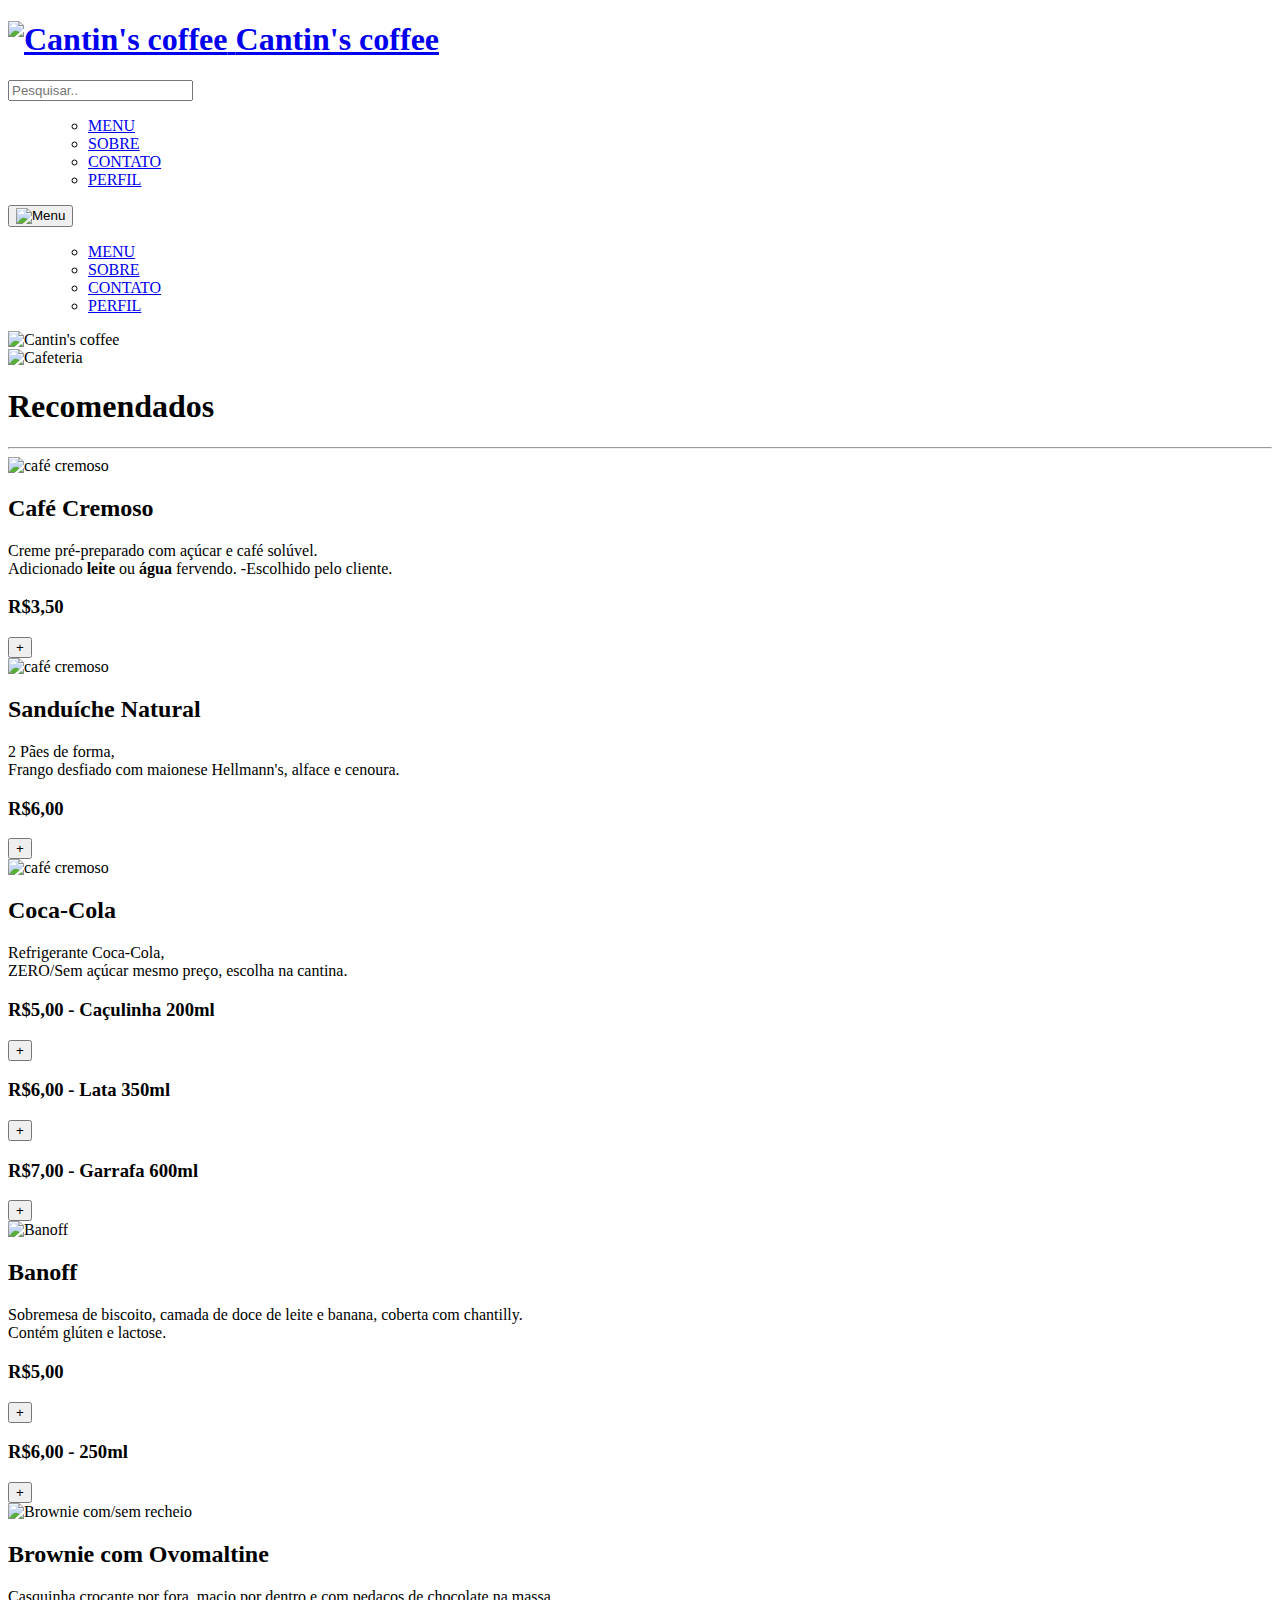
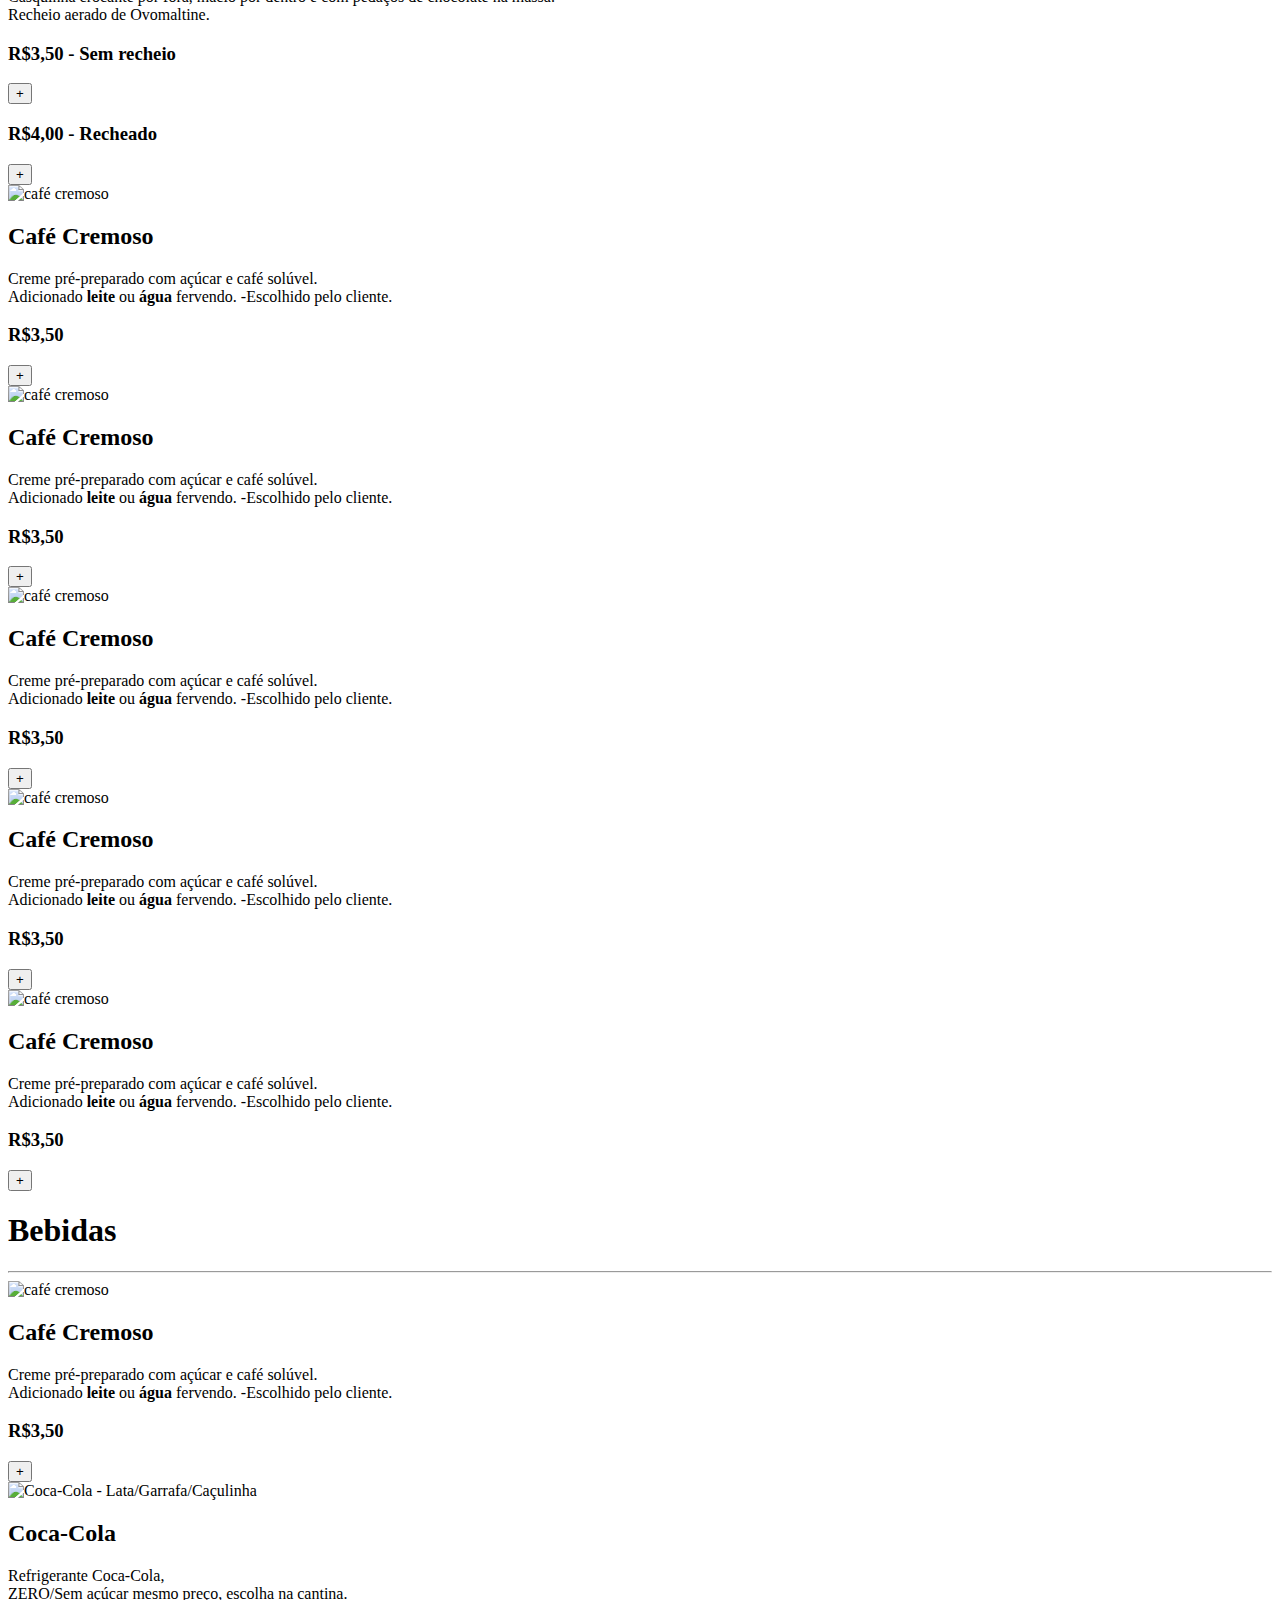
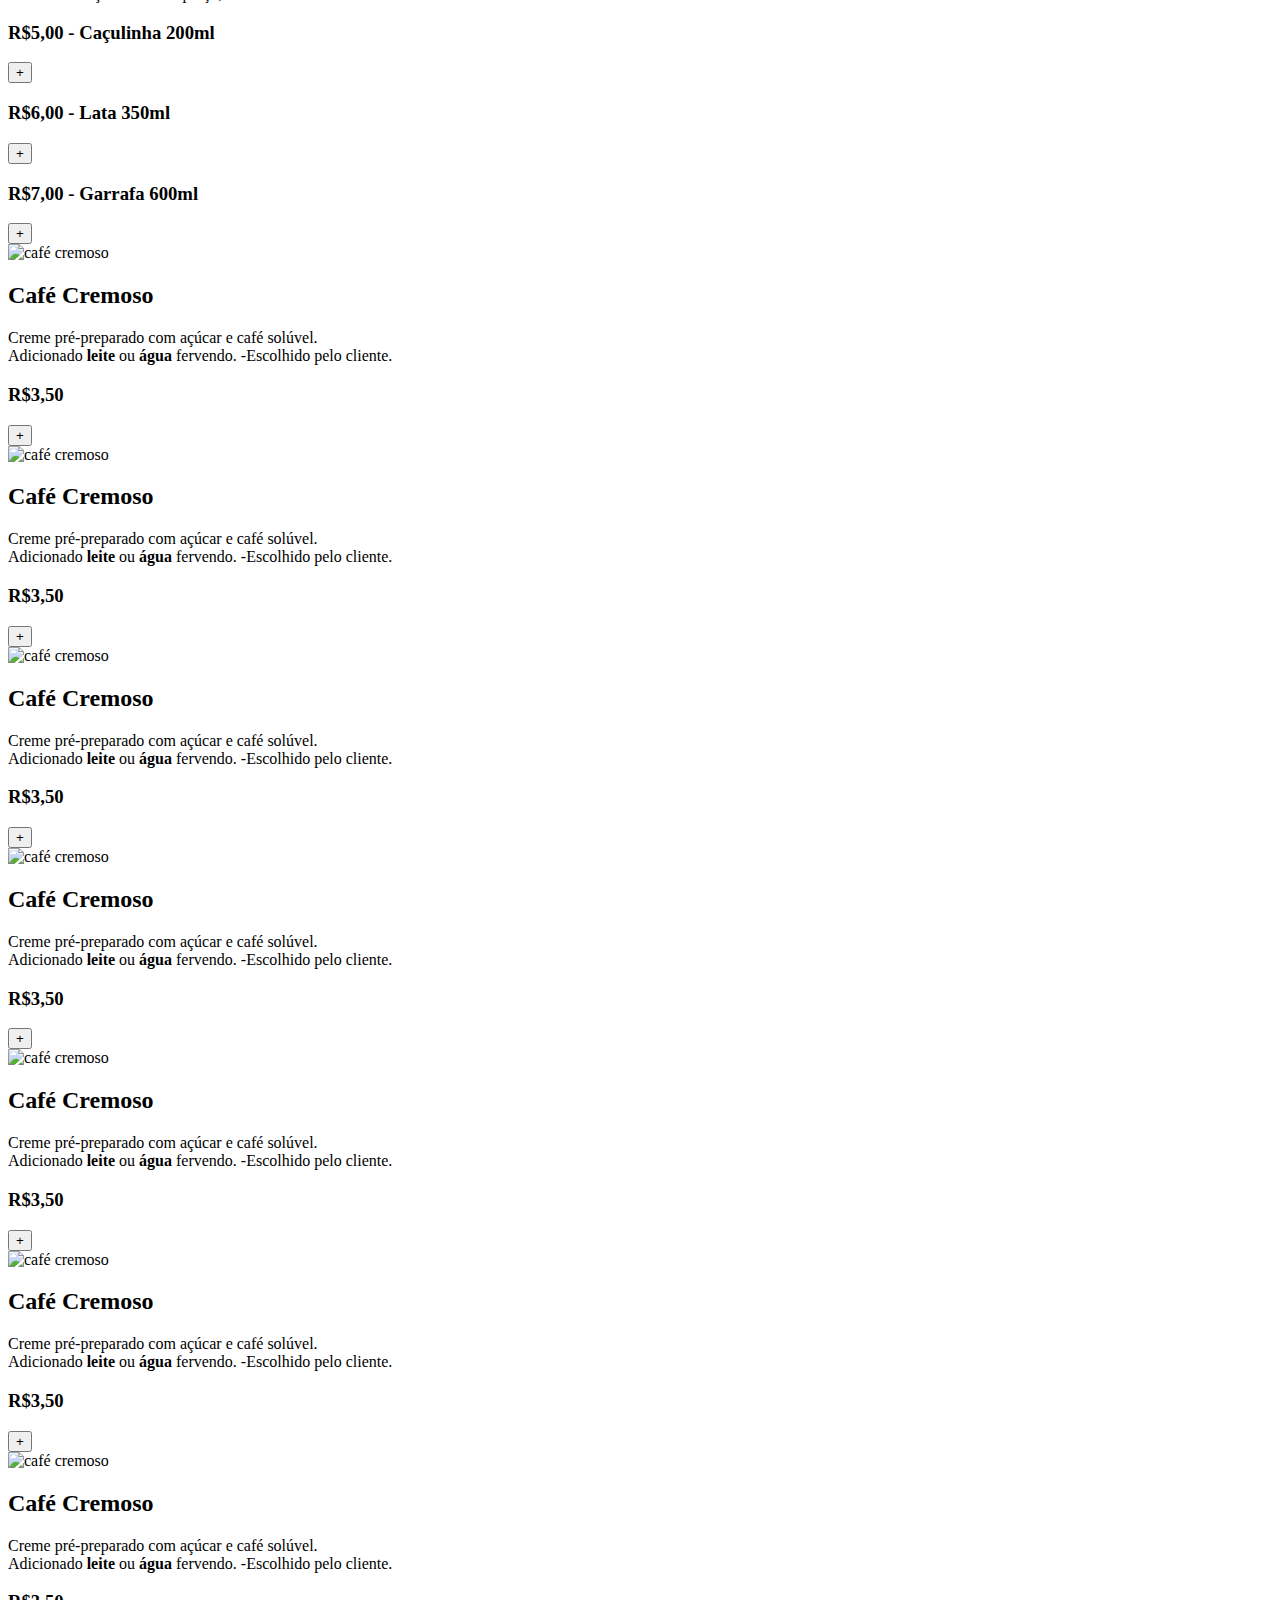
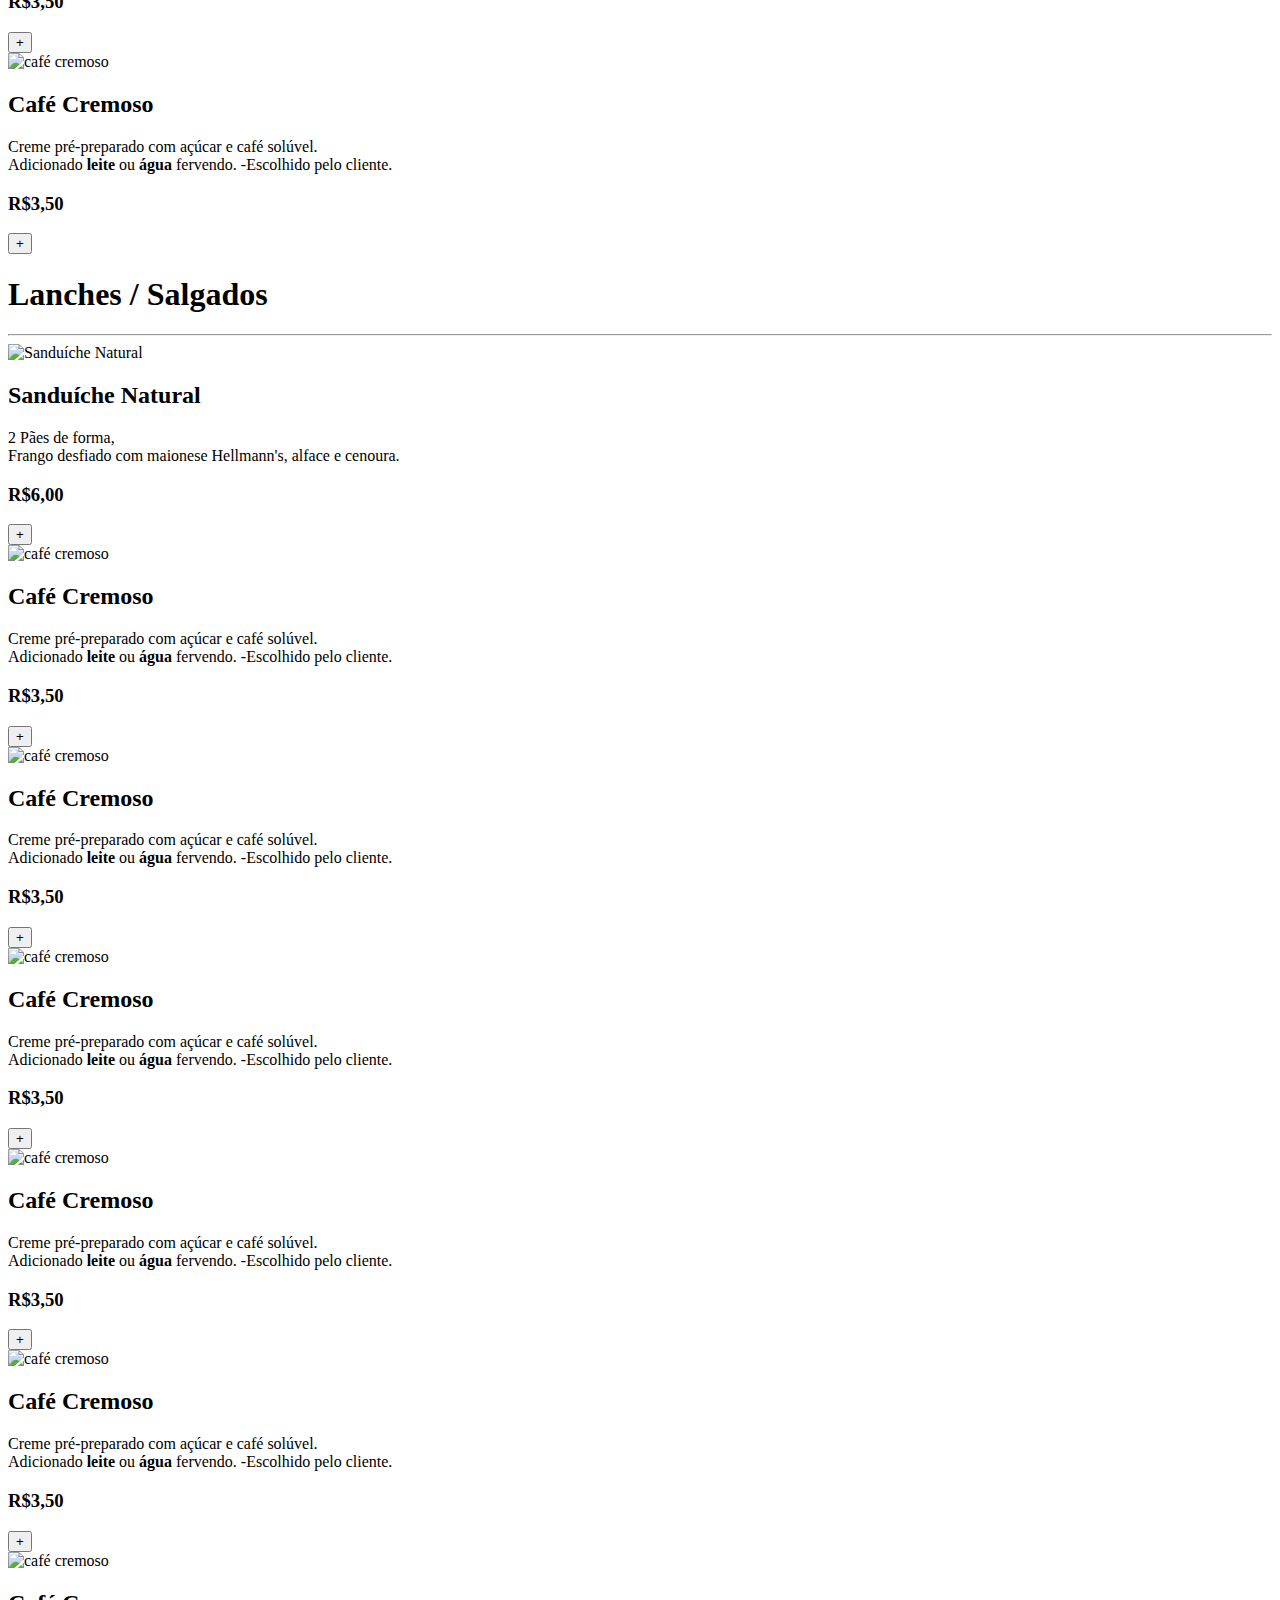
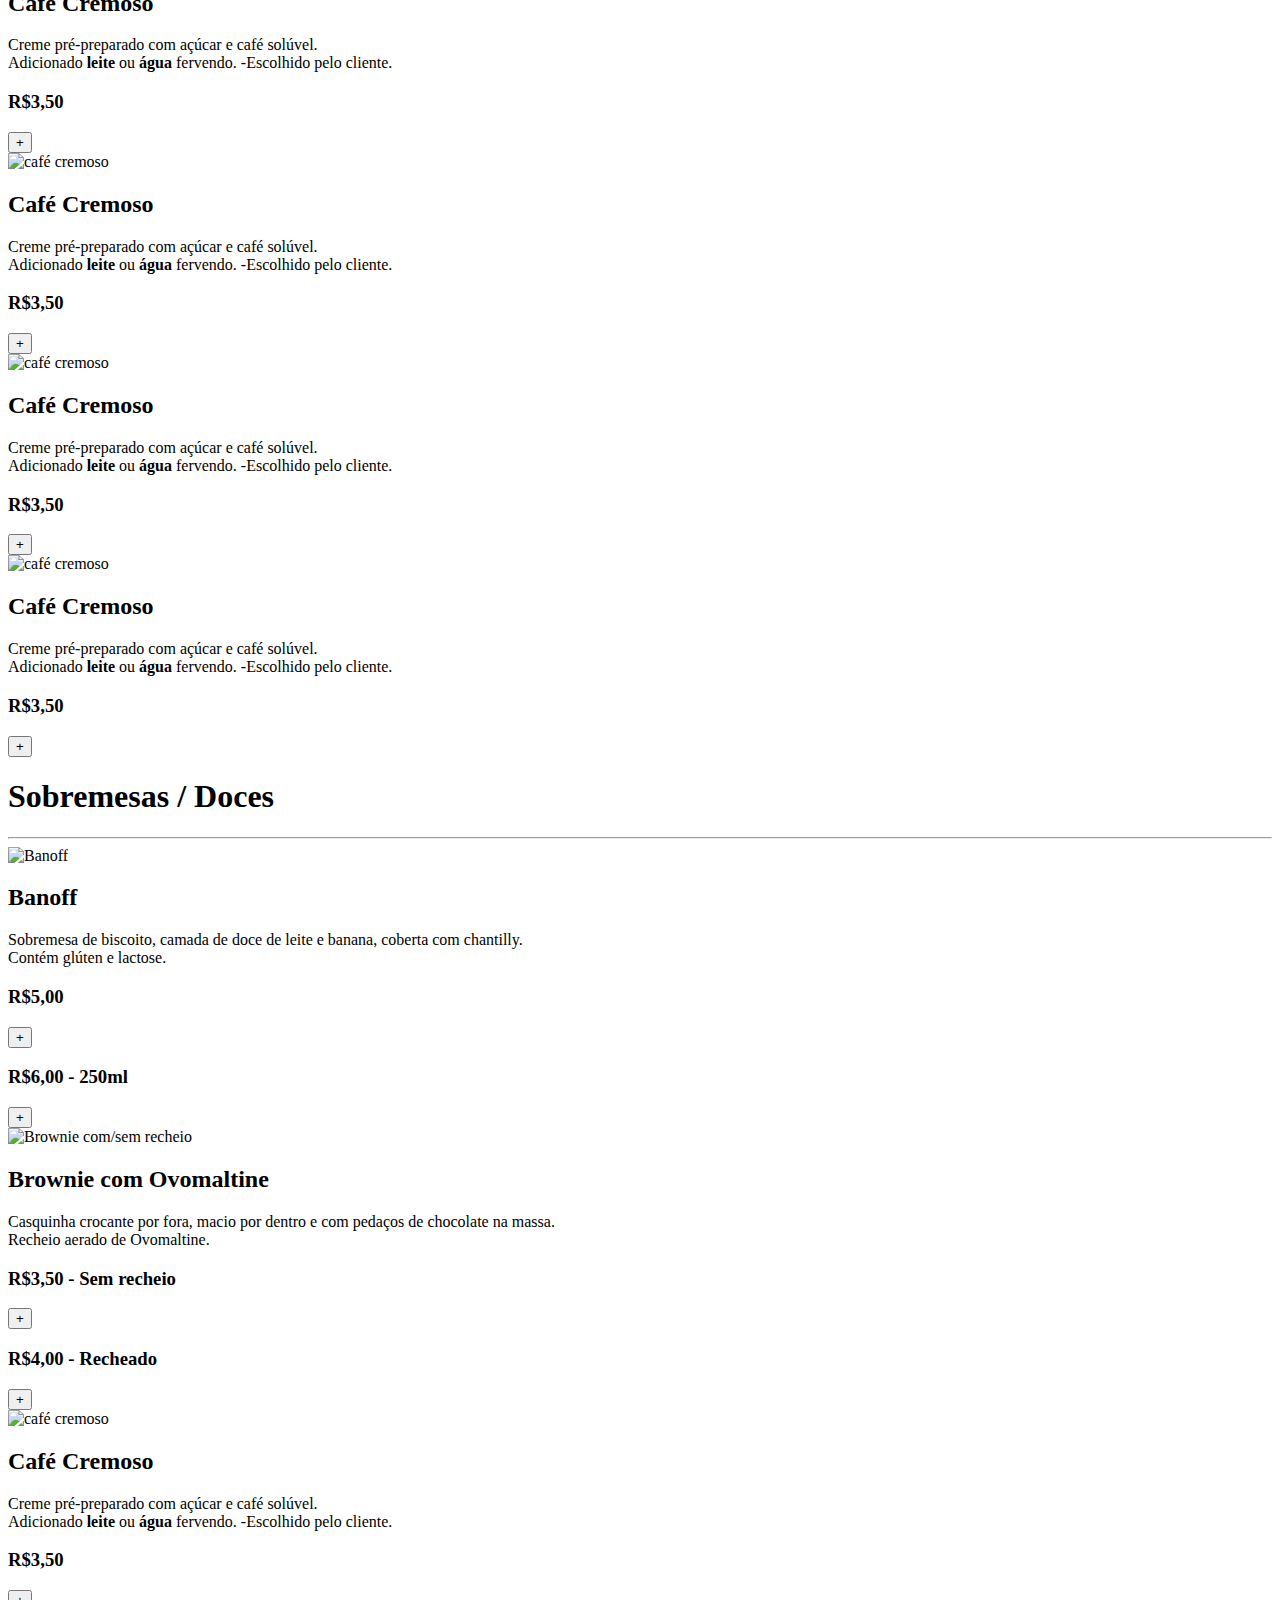
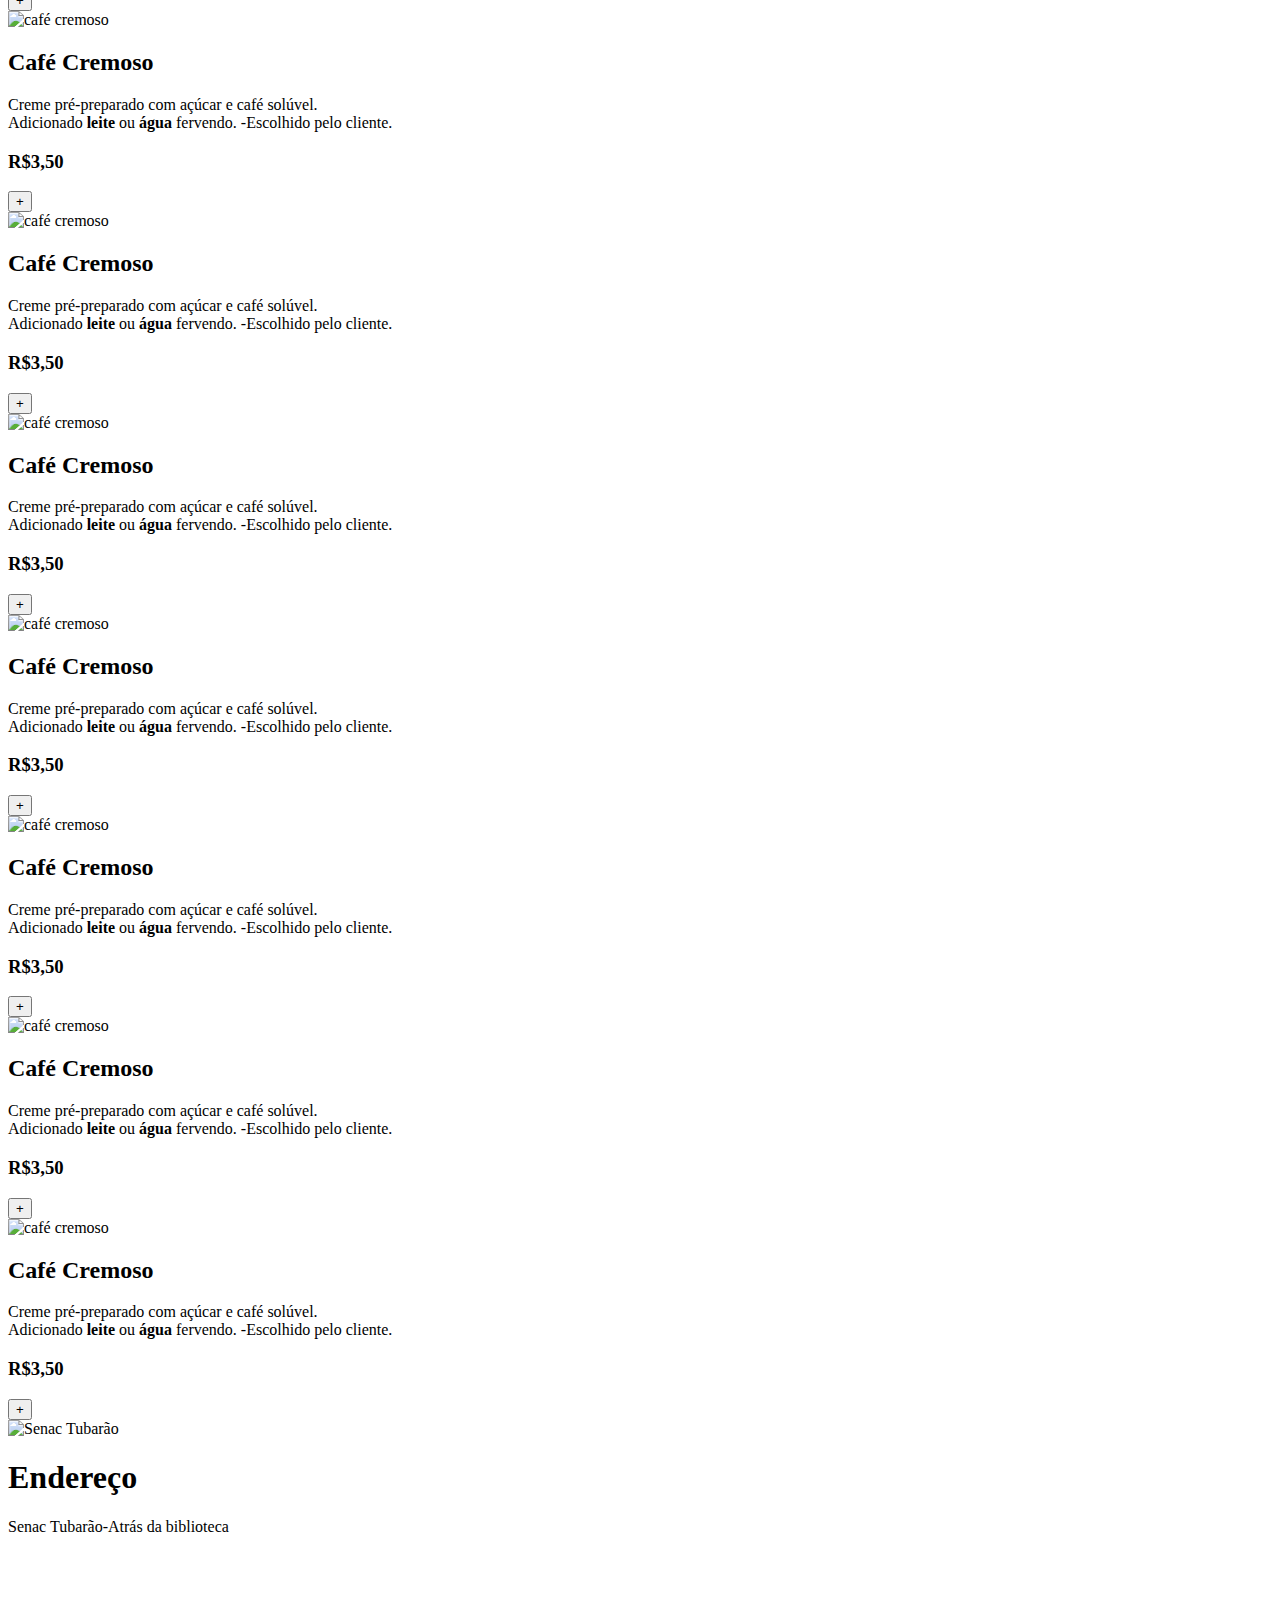
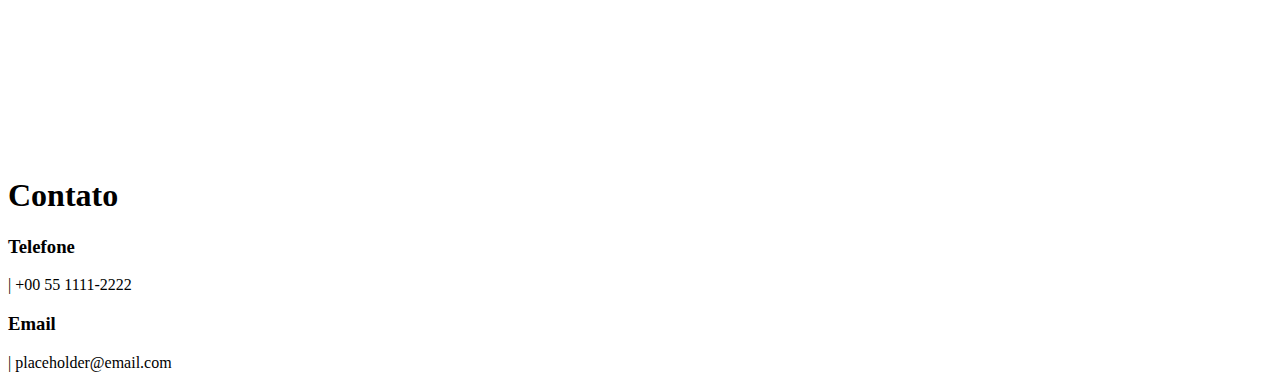
==== cantinscoffee/src/main/resources/templates/index.html @ d672fc9d "retornando busca" ====
<!DOCTYPE html>
<html lang="pt-br">
<head>
    <meta charset="UTF-8">
    <meta name="viewport" content="width=device-width, initial-scale=1.0">
    
    <link rel="stylesheet" href="css/cdn.jsdelivr.net_npm_swiper@10.3.1_swiper-bundle.min.css">
    <link rel="stylesheet" href="css/style.css">
    
    <title>Cantin's Coffee</title>
</head>
<body>
    <header>
        <h1 class="logo">
            <a href="#">
                <img src="images/Logo.PNG" alt="Cantin's coffee">
                <span>Cantin's coffee</span>
            </a>
        </h1>
        <input type="search" placeholder="Pesquisar.." class="barra-pesquisa">
        <menu>
            <ul class="nav-list">
                <li class="nav-item"><a href="#menu" class="nav-link">MENU</a></li>
                <li class="nav-item"><a href="#sobre" class="nav-link">SOBRE</a></li>
                <li class="nav-item"><a href="#faleconosco" class="nav-link">CONTATO</a></li>
                <li class="nav-item"><a href="#" class="nav-link">PERFIL</a></li>
            </ul>
        </menu>
        <div class="mobile-menu-icon">
            <button id="menu-button" onclick="menuShow()">
                <img class="icon" src="images/menu-icone.png" alt="Menu">
            </button>
        </div>
    </header>
    <main>
        <menu class="mobile-menu">
            <ul class="nav-list">
                <li class="nav-item"><a href="#menu" class="nav-link">MENU</a></li>
                <li class="nav-item"><a href="#sobre" class="nav-link">SOBRE</a></li>
                <li class="nav-item"><a href="#faleconosco" class="nav-link">CONTATO</a></li>
                <li class="nav-item"><a href="#" class="nav-link">PERFIL</a></li>
            </ul>
        </menu>
        <article id="banner" class="banner">
            <div class="logo-banner">
                <img src="images/Logo2-removebg.png" alt="Cantin's coffee" class="logo">
            </div>
            <img src="images/s2.jpg" alt="Cafeteria" class="background">
        </article>
        <article id="menu" class="menu">
            <section id="recomendados" class="cardapio">
                <h1>Recomendados</h1>
                <hr>
                <section class="carrossel">
                    <div class="slide-container swiper">
                        <div class="slide-content slider-recomendados">
                            <div class="card-wrapper swiper-wrapper">
                                <div class="card swiper-slide">
                                    <div class="image-content">
                                        <span class="overlay"></span>
                                        
                                        <div class="card-image">
                                            <img src="images/cafe-cremoso.jpg" alt="café cremoso" class="card-img">
                                        </div>
                                    </div>
                                    <div class="card-content">
                                        <div class="produto">
                                            <h2 class="nome">Café Cremoso</h2>
                                            <p class="descricao">Creme pré-preparado com açúcar e café solúvel.<br>Adicionado <strong>leite</strong> ou <strong>água</strong> fervendo. -Escolhido pelo cliente.</p>
                                        </div>
                                        <div class="valor">
                                            <h3 class="preco">R$3,50</h3>
                                            <button id="cafe-cremoso" class="button" title="adicionar">+</button>
                                        </div>
                                    </div>
                                </div>
                                <div class="card swiper-slide">
                                    <div class="image-content">
                                        <span class="overlay"></span>
                                        
                                        <div class="card-image">
                                            <img src="images/sanduiche-natural.jpg" alt="café cremoso" class="card-img">
                                        </div>
                                    </div>
                                    <div class="card-content">
                                        <div class="produto">
                                            <h2 class="nome">Sanduíche Natural</h2>
                                            <p class="descricao">2 Pães de forma,<br>Frango desfiado com maionese Hellmann's, alface e cenoura.</p>
                                        </div>
                                        <div class="valor">
                                            <h3 class="preco">R$6,00</h3>
                                            <button id="sanduiche-natural" class="button" title="adicionar">+</button>
                                        </div>
                                    </div>
                                </div>
                                <div class="card swiper-slide">
                                    <div class="image-content">
                                        <span class="overlay"></span>
                                        
                                        <div class="card-image">
                                            <img src="images/coca-cola.PNG" alt="café cremoso" class="card-img">
                                        </div>
                                    </div>
                                    <div class="card-content">
                                        <div class="produto">
                                            <h2 class="nome">Coca-Cola</h2>
                                            <p class="descricao">Refrigerante Coca-Cola,<br>ZERO/Sem açúcar mesmo preço, escolha na cantina.</p>
                                        </div>
                                        <div class="valor">
                                            <h3 class="preco">R$5,00 - Caçulinha 200ml</h3>
                                            <button id="refri-caçula" class="button" title="adicionar">+</button>
                                        </div>
                                        <div class="valor">
                                            <h3 class="preco">R$6,00 - Lata 350ml</h3>
                                            <button id="refri-lata" class="button" title="adicionar">+</button>
                                        </div>
                                        <div class="valor">
                                            <h3 class="preco">R$7,00 - Garrafa 600ml</h3>
                                            <button id="refri-garrafa" class="button" title="adicionar">+</button>
                                        </div>
                                    </div>
                                </div>
                                <div class="card swiper-slide">
                                    <div class="image-content">
                                        <span class="overlay"></span>
                                        
                                        <div class="card-image">
                                            <img src="images/banoff.jpg" alt="Banoff" class="card-img">
                                        </div>
                                    </div>
                                    <div class="card-content">
                                        <div class="produto">
                                            <h2 class="nome">Banoff</h2>
                                            <p class="descricao">Sobremesa de biscoito, camada de doce de leite e banana, coberta com chantilly.<br>Contém glúten e lactose.</p>
                                        </div>
                                        <div class="valor">
                                            <h3 class="preco">R$5,00</h3>
                                            <button id="banoff5" class="button" title="adicionar">+</button>
                                        </div>
                                        <div class="valor">
                                            <h3 class="preco">R$6,00 - 250ml</h3>
                                            <button id="banoff6" class="button" title="adicionar">+</button>
                                        </div>
                                    </div>
                                </div>
                                <div class="card swiper-slide">
                                    <div class="image-content">
                                        <span class="overlay"></span>
                                        
                                        <div class="card-image">
                                            <img src="images/brownie.PNG" alt="Brownie com/sem recheio" class="card-img">
                                        </div>
                                    </div>
                                    <div class="card-content">
                                        <div class="produto">
                                            <h2 class="nome">Brownie com Ovomaltine</h2>
                                            <p class="descricao">Casquinha crocante por fora, macio por dentro e com pedaços de chocolate na massa.<br>Recheio aerado de Ovomaltine.</p>
                                        </div>
                                        <div class="valor">
                                            <h3 class="preco">R$3,50 - Sem recheio</h3>
                                            <button id="brownie" class="button" title="adicionar">+</button>
                                        </div>
                                        <div class="valor">
                                            <h3 class="preco">R$4,00 - Recheado</h3>
                                            <button id="brownie-recheado" class="button" title="adicionar">+</button>
                                        </div>
                                    </div>
                                </div>
                                <div class="card swiper-slide">
                                    <div class="image-content">
                                        <span class="overlay"></span>
                                        
                                        <div class="card-image">
                                            <img src="images/cafe-cremoso.jpg" alt="café cremoso" class="card-img">
                                        </div>
                                    </div>
                                    <div class="card-content">
                                        <div class="produto">
                                            <h2 class="nome">Café Cremoso</h2>
                                            <p class="descricao">Creme pré-preparado com açúcar e café solúvel.<br>Adicionado <strong>leite</strong> ou <strong>água</strong> fervendo. -Escolhido pelo cliente.</p>
                                        </div>
                                        <div class="valor">
                                            <h3 class="preco">R$3,50</h3>
                                            <button class="button" title="adicionar">+</button>
                                        </div>
                                    </div>
                                </div>
                                <div class="card swiper-slide">
                                    <div class="image-content">
                                        <span class="overlay"></span>
                                        
                                        <div class="card-image">
                                            <img src="images/cafe-cremoso.jpg" alt="café cremoso" class="card-img">
                                        </div>
                                    </div>
                                    <div class="card-content">
                                        <div class="produto">
                                            <h2 class="nome">Café Cremoso</h2>
                                            <p class="descricao">Creme pré-preparado com açúcar e café solúvel.<br>Adicionado <strong>leite</strong> ou <strong>água</strong> fervendo. -Escolhido pelo cliente.</p>
                                        </div>
                                        <div class="valor">
                                            <h3 class="preco">R$3,50</h3>
                                            <button class="button" title="adicionar">+</button>
                                        </div>
                                    </div>
                                </div>
                                <div class="card swiper-slide">
                                    <div class="image-content">
                                        <span class="overlay"></span>
                                        
                                        <div class="card-image">
                                            <img src="images/cafe-cremoso.jpg" alt="café cremoso" class="card-img">
                                        </div>
                                    </div>
                                    <div class="card-content">
                                        <div class="produto">
                                            <h2 class="nome">Café Cremoso</h2>
                                            <p class="descricao">Creme pré-preparado com açúcar e café solúvel.<br>Adicionado <strong>leite</strong> ou <strong>água</strong> fervendo. -Escolhido pelo cliente.</p>
                                        </div>
                                        <div class="valor">
                                            <h3 class="preco">R$3,50</h3>
                                            <button class="button" title="adicionar">+</button>
                                        </div>
                                    </div>
                                </div>
                                <div class="card swiper-slide">
                                    <div class="image-content">
                                        <span class="overlay"></span>
                                        
                                        <div class="card-image">
                                            <img src="images/cafe-cremoso.jpg" alt="café cremoso" class="card-img">
                                        </div>
                                    </div>
                                    <div class="card-content">
                                        <div class="produto">
                                            <h2 class="nome">Café Cremoso</h2>
                                            <p class="descricao">Creme pré-preparado com açúcar e café solúvel.<br>Adicionado <strong>leite</strong> ou <strong>água</strong> fervendo. -Escolhido pelo cliente.</p>
                                        </div>
                                        <div class="valor">
                                            <h3 class="preco">R$3,50</h3>
                                            <button class="button" title="adicionar">+</button>
                                        </div>
                                    </div>
                                </div>
                                <div class="card swiper-slide">
                                    <div class="image-content">
                                        <span class="overlay"></span>
                                        
                                        <div class="card-image">
                                            <img src="images/cafe-cremoso.jpg" alt="café cremoso" class="card-img">
                                        </div>
                                    </div>
                                    <div class="card-content">
                                        <div class="produto">
                                            <h2 class="nome">Café Cremoso</h2>
                                            <p class="descricao">Creme pré-preparado com açúcar e café solúvel.<br>Adicionado <strong>leite</strong> ou <strong>água</strong> fervendo. -Escolhido pelo cliente.</p>
                                        </div>
                                        <div class="valor">
                                            <h3 class="preco">R$3,50</h3>
                                            <button class="button" title="adicionar">+</button>
                                        </div>
                                    </div>
                                </div>
                            </div>
                        </div>
                        <div class="swiper-button-next swiper-button-next-recomendados swiper-navBtn"></div>
                        <div class="swiper-button-prev swiper-button-prev-recomendados swiper-navBtn"></div>
                    </div>
                </section>
            </section>
            <section id="bebidas" class="cardapio">
                <h1>Bebidas</h1>
                <hr>
                <section class="carrossel">
                    <div class="slide-container swiper">
                        <div class="slide-content slider-bebidas">
                            <div class="card-wrapper swiper-wrapper">
                                <div class="card swiper-slide">
                                    <div class="image-content">
                                        <span class="overlay"></span>
                                        
                                        <div class="card-image">
                                            <img src="images/cafe-cremoso.jpg" alt="café cremoso" class="card-img">
                                        </div>
                                    </div>
                                    <div class="card-content">
                                        <div class="produto">
                                            <h2 class="nome">Café Cremoso</h2>
                                            <p class="descricao">Creme pré-preparado com açúcar e café solúvel.<br>Adicionado <strong>leite</strong> ou <strong>água</strong> fervendo. -Escolhido pelo cliente.</p>
                                        </div>
                                        <div class="valor">
                                            <h3 class="preco">R$3,50</h3>
                                            <button id="cafe-cremoso" class="button" title="adicionar">+</button>
                                        </div>
                                    </div>
                                </div>
                                <div class="card swiper-slide">
                                    <div class="image-content">
                                        <span class="overlay"></span>
                                        
                                        <div class="card-image">
                                            <img src="images/coca-cola.PNG" alt="Coca-Cola - Lata/Garrafa/Caçulinha" class="card-img">
                                        </div>
                                    </div>
                                    <div class="card-content">
                                        <div class="produto">
                                            <h2 class="nome">Coca-Cola</h2>
                                            <p class="descricao">Refrigerante Coca-Cola,<br>ZERO/Sem açúcar mesmo preço, escolha na cantina.</p>
                                        </div>
                                        <div class="valor">
                                            <h3 class="preco">R$5,00 - Caçulinha 200ml</h3>
                                            <button id="refri-caçula" class="button" title="adicionar">+</button>
                                        </div>
                                        <div class="valor">
                                            <h3 class="preco">R$6,00 - Lata 350ml</h3>
                                            <button id="refri-lata" class="button" title="adicionar">+</button>
                                        </div>
                                        <div class="valor">
                                            <h3 class="preco">R$7,00 - Garrafa 600ml</h3>
                                            <button id="refri-garrafa" class="button" title="adicionar">+</button>
                                        </div>
                                    </div>
                                </div>
                                <div class="card swiper-slide">
                                    <div class="image-content">
                                        <span class="overlay"></span>
                                        
                                        <div class="card-image">
                                            <img src="images/cafe-cremoso.jpg" alt="café cremoso" class="card-img">
                                        </div>
                                    </div>
                                    <div class="card-content">
                                        <div class="produto">
                                            <h2 class="nome">Café Cremoso</h2>
                                            <p class="descricao">Creme pré-preparado com açúcar e café solúvel.<br>Adicionado <strong>leite</strong> ou <strong>água</strong> fervendo. -Escolhido pelo cliente.</p>
                                        </div>
                                        <div class="valor">
                                            <h3 class="preco">R$3,50</h3>
                                            <button class="button" title="adicionar">+</button>
                                        </div>
                                    </div>
                                </div>
                                <div class="card swiper-slide">
                                    <div class="image-content">
                                        <span class="overlay"></span>
                                        
                                        <div class="card-image">
                                            <img src="images/cafe-cremoso.jpg" alt="café cremoso" class="card-img">
                                        </div>
                                    </div>
                                    <div class="card-content">
                                        <div class="produto">
                                            <h2 class="nome">Café Cremoso</h2>
                                            <p class="descricao">Creme pré-preparado com açúcar e café solúvel.<br>Adicionado <strong>leite</strong> ou <strong>água</strong> fervendo. -Escolhido pelo cliente.</p>
                                        </div>
                                        <div class="valor">
                                            <h3 class="preco">R$3,50</h3>
                                            <button class="button" title="adicionar">+</button>
                                        </div>
                                    </div>
                                </div>
                                <div class="card swiper-slide">
                                    <div class="image-content">
                                        <span class="overlay"></span>
                                        
                                        <div class="card-image">
                                            <img src="images/cafe-cremoso.jpg" alt="café cremoso" class="card-img">
                                        </div>
                                    </div>
                                    <div class="card-content">
                                        <div class="produto">
                                            <h2 class="nome">Café Cremoso</h2>
                                            <p class="descricao">Creme pré-preparado com açúcar e café solúvel.<br>Adicionado <strong>leite</strong> ou <strong>água</strong> fervendo. -Escolhido pelo cliente.</p>
                                        </div>
                                        <div class="valor">
                                            <h3 class="preco">R$3,50</h3>
                                            <button class="button" title="adicionar">+</button>
                                        </div>
                                    </div>
                                </div>
                                <div class="card swiper-slide">
                                    <div class="image-content">
                                        <span class="overlay"></span>
                                        
                                        <div class="card-image">
                                            <img src="images/cafe-cremoso.jpg" alt="café cremoso" class="card-img">
                                        </div>
                                    </div>
                                    <div class="card-content">
                                        <div class="produto">
                                            <h2 class="nome">Café Cremoso</h2>
                                            <p class="descricao">Creme pré-preparado com açúcar e café solúvel.<br>Adicionado <strong>leite</strong> ou <strong>água</strong> fervendo. -Escolhido pelo cliente.</p>
                                        </div>
                                        <div class="valor">
                                            <h3 class="preco">R$3,50</h3>
                                            <button class="button" title="adicionar">+</button>
                                        </div>
                                    </div>
                                </div>
                                <div class="card swiper-slide">
                                    <div class="image-content">
                                        <span class="overlay"></span>
                                        
                                        <div class="card-image">
                                            <img src="images/cafe-cremoso.jpg" alt="café cremoso" class="card-img">
                                        </div>
                                    </div>
                                    <div class="card-content">
                                        <div class="produto">
                                            <h2 class="nome">Café Cremoso</h2>
                                            <p class="descricao">Creme pré-preparado com açúcar e café solúvel.<br>Adicionado <strong>leite</strong> ou <strong>água</strong> fervendo. -Escolhido pelo cliente.</p>
                                        </div>
                                        <div class="valor">
                                            <h3 class="preco">R$3,50</h3>
                                            <button class="button" title="adicionar">+</button>
                                        </div>
                                    </div>
                                </div>
                                <div class="card swiper-slide">
                                    <div class="image-content">
                                        <span class="overlay"></span>
                                        
                                        <div class="card-image">
                                            <img src="images/cafe-cremoso.jpg" alt="café cremoso" class="card-img">
                                        </div>
                                    </div>
                                    <div class="card-content">
                                        <div class="produto">
                                            <h2 class="nome">Café Cremoso</h2>
                                            <p class="descricao">Creme pré-preparado com açúcar e café solúvel.<br>Adicionado <strong>leite</strong> ou <strong>água</strong> fervendo. -Escolhido pelo cliente.</p>
                                        </div>
                                        <div class="valor">
                                            <h3 class="preco">R$3,50</h3>
                                            <button class="button" title="adicionar">+</button>
                                        </div>
                                    </div>
                                </div>
                                <div class="card swiper-slide">
                                    <div class="image-content">
                                        <span class="overlay"></span>
                                        
                                        <div class="card-image">
                                            <img src="images/cafe-cremoso.jpg" alt="café cremoso" class="card-img">
                                        </div>
                                    </div>
                                    <div class="card-content">
                                        <div class="produto">
                                            <h2 class="nome">Café Cremoso</h2>
                                            <p class="descricao">Creme pré-preparado com açúcar e café solúvel.<br>Adicionado <strong>leite</strong> ou <strong>água</strong> fervendo. -Escolhido pelo cliente.</p>
                                        </div>
                                        <div class="valor">
                                            <h3 class="preco">R$3,50</h3>
                                            <button class="button" title="adicionar">+</button>
                                        </div>
                                    </div>
                                </div>
                                <div class="card swiper-slide">
                                    <div class="image-content">
                                        <span class="overlay"></span>
                                        
                                        <div class="card-image">
                                            <img src="images/cafe-cremoso.jpg" alt="café cremoso" class="card-img">
                                        </div>
                                    </div>
                                    <div class="card-content">
                                        <div class="produto">
                                            <h2 class="nome">Café Cremoso</h2>
                                            <p class="descricao">Creme pré-preparado com açúcar e café solúvel.<br>Adicionado <strong>leite</strong> ou <strong>água</strong> fervendo. -Escolhido pelo cliente.</p>
                                        </div>
                                        <div class="valor">
                                            <h3 class="preco">R$3,50</h3>
                                            <button class="button" title="adicionar">+</button>
                                        </div>
                                    </div>
                                </div>
                            </div>
                        </div>
                        <div class="swiper-button-next swiper-button-next-bebidas swiper-navBtn"></div>
                        <div class="swiper-button-prev swiper-button-prev-bebidas swiper-navBtn"></div>
                    </div>
                </section>
            </section>
            <section id="lanches" class="cardapio">
                <h1>Lanches / Salgados</h1>
                <hr>
                <section class="carrossel">
                    <div class="slide-container swiper">
                        <div class="slide-content slider-lanches">
                            <div class="card-wrapper swiper-wrapper">
                                <div class="card swiper-slide">
                                    <div class="image-content">
                                        <span class="overlay"></span>
                                        
                                        <div class="card-image">
                                            <img src="images/sanduiche-natural.jpg" alt="Sanduíche Natural" class="card-img">
                                        </div>
                                    </div>
                                    <div class="card-content">
                                        <div class="produto">
                                            <h2 class="nome">Sanduíche Natural</h2>
                                            <p class="descricao">2 Pães de forma,<br>Frango desfiado com maionese Hellmann's, alface e cenoura.</p>
                                        </div>
                                        <div class="valor">
                                            <h3 class="preco">R$6,00</h3>
                                            <button id="sanduiche-natural" class="button" title="adicionar">+</button>
                                        </div>
                                    </div>
                                </div>
                                <div class="card swiper-slide">
                                    <div class="image-content">
                                        <span class="overlay"></span>
                                        
                                        <div class="card-image">
                                            <img src="images/cafe-cremoso.jpg" alt="café cremoso" class="card-img">
                                        </div>
                                    </div>
                                    <div class="card-content">
                                        <div class="produto">
                                            <h2 class="nome">Café Cremoso</h2>
                                            <p class="descricao">Creme pré-preparado com açúcar e café solúvel.<br>Adicionado <strong>leite</strong> ou <strong>água</strong> fervendo. -Escolhido pelo cliente.</p>
                                        </div>
                                        <div class="valor">
                                            <h3 class="preco">R$3,50</h3>
                                            <button class="button" title="adicionar">+</button>
                                        </div>
                                    </div>
                                </div>
                                <div class="card swiper-slide">
                                    <div class="image-content">
                                        <span class="overlay"></span>
                                        
                                        <div class="card-image">
                                            <img src="images/cafe-cremoso.jpg" alt="café cremoso" class="card-img">
                                        </div>
                                    </div>
                                    <div class="card-content">
                                        <div class="produto">
                                            <h2 class="nome">Café Cremoso</h2>
                                            <p class="descricao">Creme pré-preparado com açúcar e café solúvel.<br>Adicionado <strong>leite</strong> ou <strong>água</strong> fervendo. -Escolhido pelo cliente.</p>
                                        </div>
                                        <div class="valor">
                                            <h3 class="preco">R$3,50</h3>
                                            <button class="button" title="adicionar">+</button>
                                        </div>
                                    </div>
                                </div>
                                <div class="card swiper-slide">
                                    <div class="image-content">
                                        <span class="overlay"></span>
                                        
                                        <div class="card-image">
                                            <img src="images/cafe-cremoso.jpg" alt="café cremoso" class="card-img">
                                        </div>
                                    </div>
                                    <div class="card-content">
                                        <div class="produto">
                                            <h2 class="nome">Café Cremoso</h2>
                                            <p class="descricao">Creme pré-preparado com açúcar e café solúvel.<br>Adicionado <strong>leite</strong> ou <strong>água</strong> fervendo. -Escolhido pelo cliente.</p>
                                        </div>
                                        <div class="valor">
                                            <h3 class="preco">R$3,50</h3>
                                            <button class="button" title="adicionar">+</button>
                                        </div>
                                    </div>
                                </div>
                                <div class="card swiper-slide">
                                    <div class="image-content">
                                        <span class="overlay"></span>
                                        
                                        <div class="card-image">
                                            <img src="images/cafe-cremoso.jpg" alt="café cremoso" class="card-img">
                                        </div>
                                    </div>
                                    <div class="card-content">
                                        <div class="produto">
                                            <h2 class="nome">Café Cremoso</h2>
                                            <p class="descricao">Creme pré-preparado com açúcar e café solúvel.<br>Adicionado <strong>leite</strong> ou <strong>água</strong> fervendo. -Escolhido pelo cliente.</p>
                                        </div>
                                        <div class="valor">
                                            <h3 class="preco">R$3,50</h3>
                                            <button class="button" title="adicionar">+</button>
                                        </div>
                                    </div>
                                </div>
                                <div class="card swiper-slide">
                                    <div class="image-content">
                                        <span class="overlay"></span>
                                        
                                        <div class="card-image">
                                            <img src="images/cafe-cremoso.jpg" alt="café cremoso" class="card-img">
                                        </div>
                                    </div>
                                    <div class="card-content">
                                        <div class="produto">
                                            <h2 class="nome">Café Cremoso</h2>
                                            <p class="descricao">Creme pré-preparado com açúcar e café solúvel.<br>Adicionado <strong>leite</strong> ou <strong>água</strong> fervendo. -Escolhido pelo cliente.</p>
                                        </div>
                                        <div class="valor">
                                            <h3 class="preco">R$3,50</h3>
                                            <button class="button" title="adicionar">+</button>
                                        </div>
                                    </div>
                                </div>
                                <div class="card swiper-slide">
                                    <div class="image-content">
                                        <span class="overlay"></span>
                                        
                                        <div class="card-image">
                                            <img src="images/cafe-cremoso.jpg" alt="café cremoso" class="card-img">
                                        </div>
                                    </div>
                                    <div class="card-content">
                                        <div class="produto">
                                            <h2 class="nome">Café Cremoso</h2>
                                            <p class="descricao">Creme pré-preparado com açúcar e café solúvel.<br>Adicionado <strong>leite</strong> ou <strong>água</strong> fervendo. -Escolhido pelo cliente.</p>
                                        </div>
                                        <div class="valor">
                                            <h3 class="preco">R$3,50</h3>
                                            <button class="button" title="adicionar">+</button>
                                        </div>
                                    </div>
                                </div>
                                <div class="card swiper-slide">
                                    <div class="image-content">
                                        <span class="overlay"></span>
                                        
                                        <div class="card-image">
                                            <img src="images/cafe-cremoso.jpg" alt="café cremoso" class="card-img">
                                        </div>
                                    </div>
                                    <div class="card-content">
                                        <div class="produto">
                                            <h2 class="nome">Café Cremoso</h2>
                                            <p class="descricao">Creme pré-preparado com açúcar e café solúvel.<br>Adicionado <strong>leite</strong> ou <strong>água</strong> fervendo. -Escolhido pelo cliente.</p>
                                        </div>
                                        <div class="valor">
                                            <h3 class="preco">R$3,50</h3>
                                            <button class="button" title="adicionar">+</button>
                                        </div>
                                    </div>
                                </div>
                                <div class="card swiper-slide">
                                    <div class="image-content">
                                        <span class="overlay"></span>
                                        
                                        <div class="card-image">
                                            <img src="images/cafe-cremoso.jpg" alt="café cremoso" class="card-img">
                                        </div>
                                    </div>
                                    <div class="card-content">
                                        <div class="produto">
                                            <h2 class="nome">Café Cremoso</h2>
                                            <p class="descricao">Creme pré-preparado com açúcar e café solúvel.<br>Adicionado <strong>leite</strong> ou <strong>água</strong> fervendo. -Escolhido pelo cliente.</p>
                                        </div>
                                        <div class="valor">
                                            <h3 class="preco">R$3,50</h3>
                                            <button class="button" title="adicionar">+</button>
                                        </div>
                                    </div>
                                </div>
                                <div class="card swiper-slide">
                                    <div class="image-content">
                                        <span class="overlay"></span>
                                        
                                        <div class="card-image">
                                            <img src="images/cafe-cremoso.jpg" alt="café cremoso" class="card-img">
                                        </div>
                                    </div>
                                    <div class="card-content">
                                        <div class="produto">
                                            <h2 class="nome">Café Cremoso</h2>
                                            <p class="descricao">Creme pré-preparado com açúcar e café solúvel.<br>Adicionado <strong>leite</strong> ou <strong>água</strong> fervendo. -Escolhido pelo cliente.</p>
                                        </div>
                                        <div class="valor">
                                            <h3 class="preco">R$3,50</h3>
                                            <button class="button" title="adicionar">+</button>
                                        </div>
                                    </div>
                                </div>
                            </div>
                        </div>
                        <div class="swiper-button-next swiper-button-next-lanches swiper-navBtn"></div>
                        <div class="swiper-button-prev swiper-button-prev-lanches swiper-navBtn"></div>
                    </div>
                </section>
            </section>
            <section id="doces" class="cardapio">
                <h1>Sobremesas / Doces</h1>
                <hr>
                <section class="carrossel">
                    <div class="slide-container swiper">
                        <div class="slide-content slider-doces">
                            <div class="card-wrapper swiper-wrapper">
                                <div class="card swiper-slide">
                                    <div class="image-content">
                                        <span class="overlay"></span>
                                        
                                        <div class="card-image">
                                            <img src="images/banoff.jpg" alt="Banoff" class="card-img">
                                        </div>
                                    </div>
                                    <div class="card-content">
                                        <div class="produto">
                                            <h2 class="nome">Banoff</h2>
                                            <p class="descricao">Sobremesa de biscoito, camada de doce de leite e banana, coberta com chantilly.<br>Contém glúten e lactose.</p>
                                        </div>
                                        <div class="valor">
                                            <h3 class="preco">R$5,00</h3>
                                            <button id="banoff5" class="button" title="adicionar">+</button>
                                        </div>
                                        <div class="valor">
                                            <h3 class="preco">R$6,00 - 250ml</h3>
                                            <button id="banoff6" class="button" title="adicionar">+</button>
                                        </div>
                                    </div>
                                </div>
                                <div class="card swiper-slide">
                                    <div class="image-content">
                                        <span class="overlay"></span>
                                        
                                        <div class="card-image">
                                            <img src="images/brownie.PNG" alt="Brownie com/sem recheio" class="card-img">
                                        </div>
                                    </div>
                                    <div class="card-content">
                                        <div class="produto">
                                            <h2 class="nome">Brownie com Ovomaltine</h2>
                                            <p class="descricao">Casquinha crocante por fora, macio por dentro e com pedaços de chocolate na massa.<br>Recheio aerado de Ovomaltine.</p>
                                        </div>
                                        <div class="valor">
                                            <h3 class="preco">R$3,50 - Sem recheio</h3>
                                            <button id="brownie" class="button" title="adicionar">+</button>
                                        </div>
                                        <div class="valor">
                                            <h3 class="preco">R$4,00 - Recheado</h3>
                                            <button id="brownie-recheado" class="button" title="adicionar">+</button>
                                        </div>
                                    </div>
                                </div>
                                <div class="card swiper-slide">
                                    <div class="image-content">
                                        <span class="overlay"></span>
                                        
                                        <div class="card-image">
                                            <img src="images/cafe-cremoso.jpg" alt="café cremoso" class="card-img">
                                        </div>
                                    </div>
                                    <div class="card-content">
                                        <div class="produto">
                                            <h2 class="nome">Café Cremoso</h2>
                                            <p class="descricao">Creme pré-preparado com açúcar e café solúvel.<br>Adicionado <strong>leite</strong> ou <strong>água</strong> fervendo. -Escolhido pelo cliente.</p>
                                        </div>
                                        <div class="valor">
                                            <h3 class="preco">R$3,50</h3>
                                            <button class="button" title="adicionar">+</button>
                                        </div>
                                    </div>
                                </div>
                                <div class="card swiper-slide">
                                    <div class="image-content">
                                        <span class="overlay"></span>
                                        
                                        <div class="card-image">
                                            <img src="images/cafe-cremoso.jpg" alt="café cremoso" class="card-img">
                                        </div>
                                    </div>
                                    <div class="card-content">
                                        <div class="produto">
                                            <h2 class="nome">Café Cremoso</h2>
                                            <p class="descricao">Creme pré-preparado com açúcar e café solúvel.<br>Adicionado <strong>leite</strong> ou <strong>água</strong> fervendo. -Escolhido pelo cliente.</p>
                                        </div>
                                        <div class="valor">
                                            <h3 class="preco">R$3,50</h3>
                                            <button class="button" title="adicionar">+</button>
                                        </div>
                                    </div>
                                </div>
                                <div class="card swiper-slide">
                                    <div class="image-content">
                                        <span class="overlay"></span>
                                        
                                        <div class="card-image">
                                            <img src="images/cafe-cremoso.jpg" alt="café cremoso" class="card-img">
                                        </div>
                                    </div>
                                    <div class="card-content">
                                        <div class="produto">
                                            <h2 class="nome">Café Cremoso</h2>
                                            <p class="descricao">Creme pré-preparado com açúcar e café solúvel.<br>Adicionado <strong>leite</strong> ou <strong>água</strong> fervendo. -Escolhido pelo cliente.</p>
                                        </div>
                                        <div class="valor">
                                            <h3 class="preco">R$3,50</h3>
                                            <button class="button" title="adicionar">+</button>
                                        </div>
                                    </div>
                                </div>
                                <div class="card swiper-slide">
                                    <div class="image-content">
                                        <span class="overlay"></span>
                                        
                                        <div class="card-image">
                                            <img src="images/cafe-cremoso.jpg" alt="café cremoso" class="card-img">
                                        </div>
                                    </div>
                                    <div class="card-content">
                                        <div class="produto">
                                            <h2 class="nome">Café Cremoso</h2>
                                            <p class="descricao">Creme pré-preparado com açúcar e café solúvel.<br>Adicionado <strong>leite</strong> ou <strong>água</strong> fervendo. -Escolhido pelo cliente.</p>
                                        </div>
                                        <div class="valor">
                                            <h3 class="preco">R$3,50</h3>
                                            <button class="button" title="adicionar">+</button>
                                        </div>
                                    </div>
                                </div>
                                <div class="card swiper-slide">
                                    <div class="image-content">
                                        <span class="overlay"></span>
                                        
                                        <div class="card-image">
                                            <img src="images/cafe-cremoso.jpg" alt="café cremoso" class="card-img">
                                        </div>
                                    </div>
                                    <div class="card-content">
                                        <div class="produto">
                                            <h2 class="nome">Café Cremoso</h2>
                                            <p class="descricao">Creme pré-preparado com açúcar e café solúvel.<br>Adicionado <strong>leite</strong> ou <strong>água</strong> fervendo. -Escolhido pelo cliente.</p>
                                        </div>
                                        <div class="valor">
                                            <h3 class="preco">R$3,50</h3>
                                            <button class="button" title="adicionar">+</button>
                                        </div>
                                    </div>
                                </div>
                                <div class="card swiper-slide">
                                    <div class="image-content">
                                        <span class="overlay"></span>
                                        
                                        <div class="card-image">
                                            <img src="images/cafe-cremoso.jpg" alt="café cremoso" class="card-img">
                                        </div>
                                    </div>
                                    <div class="card-content">
                                        <div class="produto">
                                            <h2 class="nome">Café Cremoso</h2>
                                            <p class="descricao">Creme pré-preparado com açúcar e café solúvel.<br>Adicionado <strong>leite</strong> ou <strong>água</strong> fervendo. -Escolhido pelo cliente.</p>
                                        </div>
                                        <div class="valor">
                                            <h3 class="preco">R$3,50</h3>
                                            <button class="button" title="adicionar">+</button>
                                        </div>
                                    </div>
                                </div>
                                <div class="card swiper-slide">
                                    <div class="image-content">
                                        <span class="overlay"></span>
                                        
                                        <div class="card-image">
                                            <img src="images/cafe-cremoso.jpg" alt="café cremoso" class="card-img">
                                        </div>
                                    </div>
                                    <div class="card-content">
                                        <div class="produto">
                                            <h2 class="nome">Café Cremoso</h2>
                                            <p class="descricao">Creme pré-preparado com açúcar e café solúvel.<br>Adicionado <strong>leite</strong> ou <strong>água</strong> fervendo. -Escolhido pelo cliente.</p>
                                        </div>
                                        <div class="valor">
                                            <h3 class="preco">R$3,50</h3>
                                            <button class="button" title="adicionar">+</button>
                                        </div>
                                    </div>
                                </div>
                                <div class="card swiper-slide">
                                    <div class="image-content">
                                        <span class="overlay"></span>
                                        
                                        <div class="card-image">
                                            <img src="images/cafe-cremoso.jpg" alt="café cremoso" class="card-img">
                                        </div>
                                    </div>
                                    <div class="card-content">
                                        <div class="produto">
                                            <h2 class="nome">Café Cremoso</h2>
                                            <p class="descricao">Creme pré-preparado com açúcar e café solúvel.<br>Adicionado <strong>leite</strong> ou <strong>água</strong> fervendo. -Escolhido pelo cliente.</p>
                                        </div>
                                        <div class="valor">
                                            <h3 class="preco">R$3,50</h3>
                                            <button class="button" title="adicionar">+</button>
                                        </div>
                                    </div>
                                </div>
                            </div>
                        </div>
                        <div class="swiper-button-next swiper-button-next-doces swiper-navBtn"></div>
                        <div class="swiper-button-prev swiper-button-prev-doces swiper-navBtn"></div>
                    </div>
                </section>
            </section>
        </article>
    </main>
    <footer>
        <article id="sobre" class="sobre">
            <img src="images/senac.png" alt="Senac Tubarão">
            <div class="mapa">
                <h1>Endereço</h1>
                <p>Senac Tubarão-Atrás da biblioteca</p>
                <iframe src="https://www.google.com/maps/embed?pb=!1m18!1m12!1m3!1d521.3751773231862!2d-48.99959013743967!3d-28.468096346565492!2m3!1f0!2f0!3f0!3m2!1i1024!2i768!4f13.1!3m3!1m2!1s0x95214303350ac019%3A0x9a0bea4bedff7e82!2sFaculdade%20Senac%20Tubar%C3%A3o!5e0!3m2!1spt-PT!2sbr!4v1697587692860!5m2!1spt-PT!2sbr" width="245" height="200" style="border:0;" allowfullscreen="" loading="lazy" referrerpolicy="no-referrer-when-downgrade"></iframe>
            </div>
        </article>
        <article id="faleconosco" class="faleconosco">
            <h1>Contato</h1>
            <h3>Telefone</h3>
            <p>| +00 55 1111-2222</p>
            <h3>Email</h3>
            <p>| placeholder@email.com</p>
        </article>
    </footer>
</body>
<script src="js/cdn.jsdelivr.net_npm_swiper@10.3.1_swiper-bundle.min.js"></script>
<script src="js/script.js"></script>
</html>
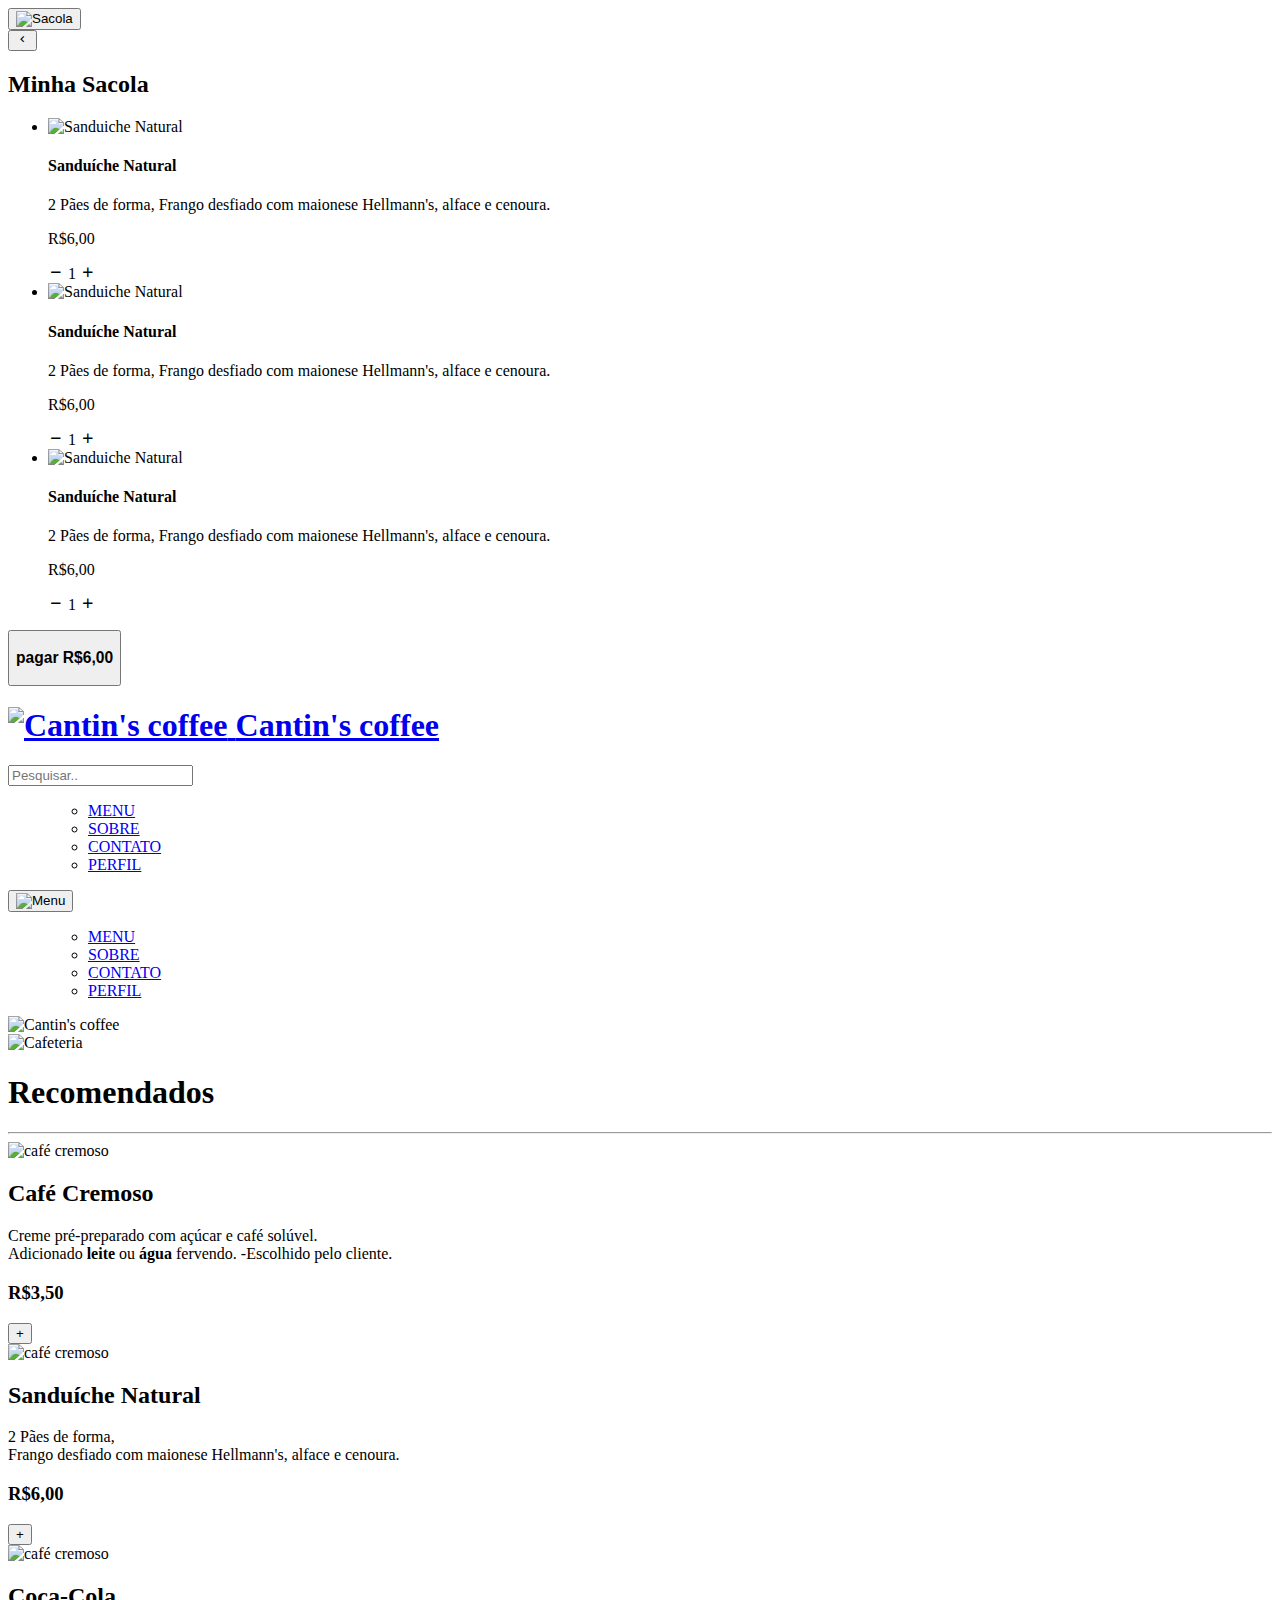
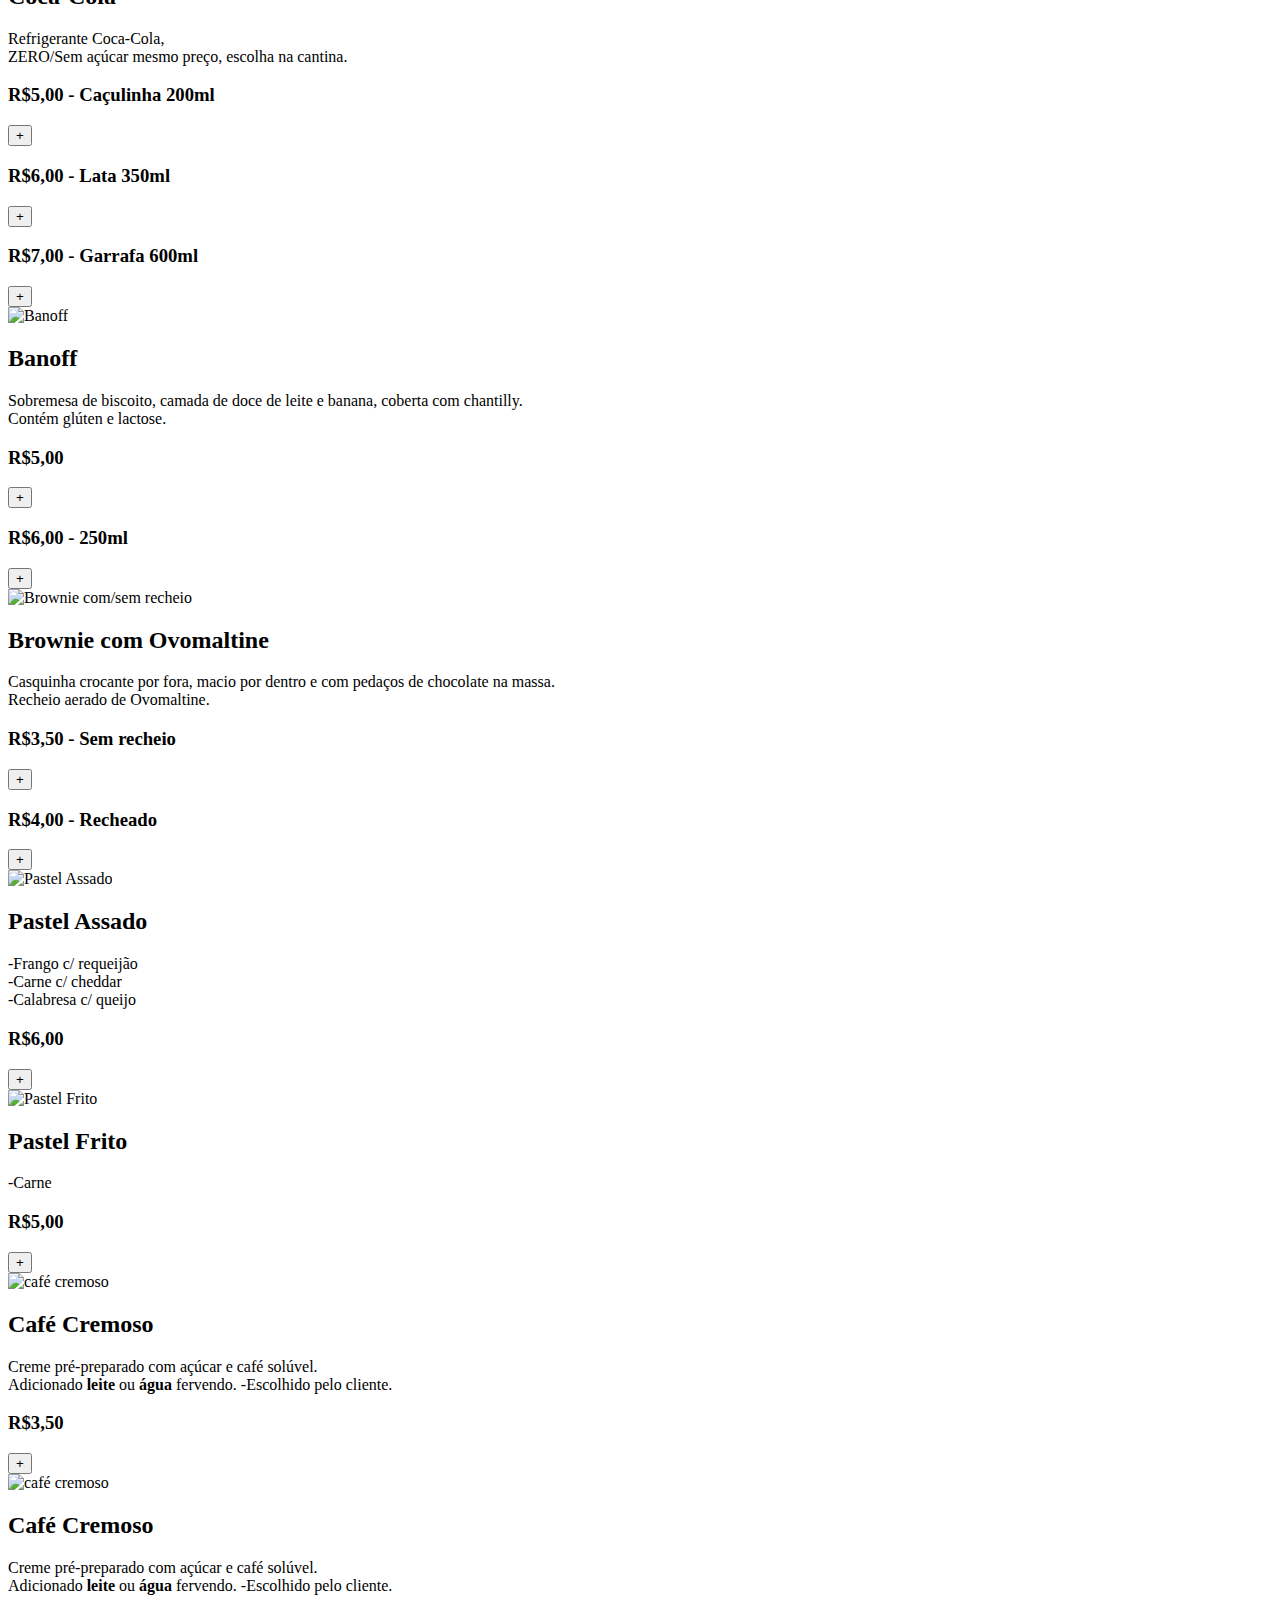
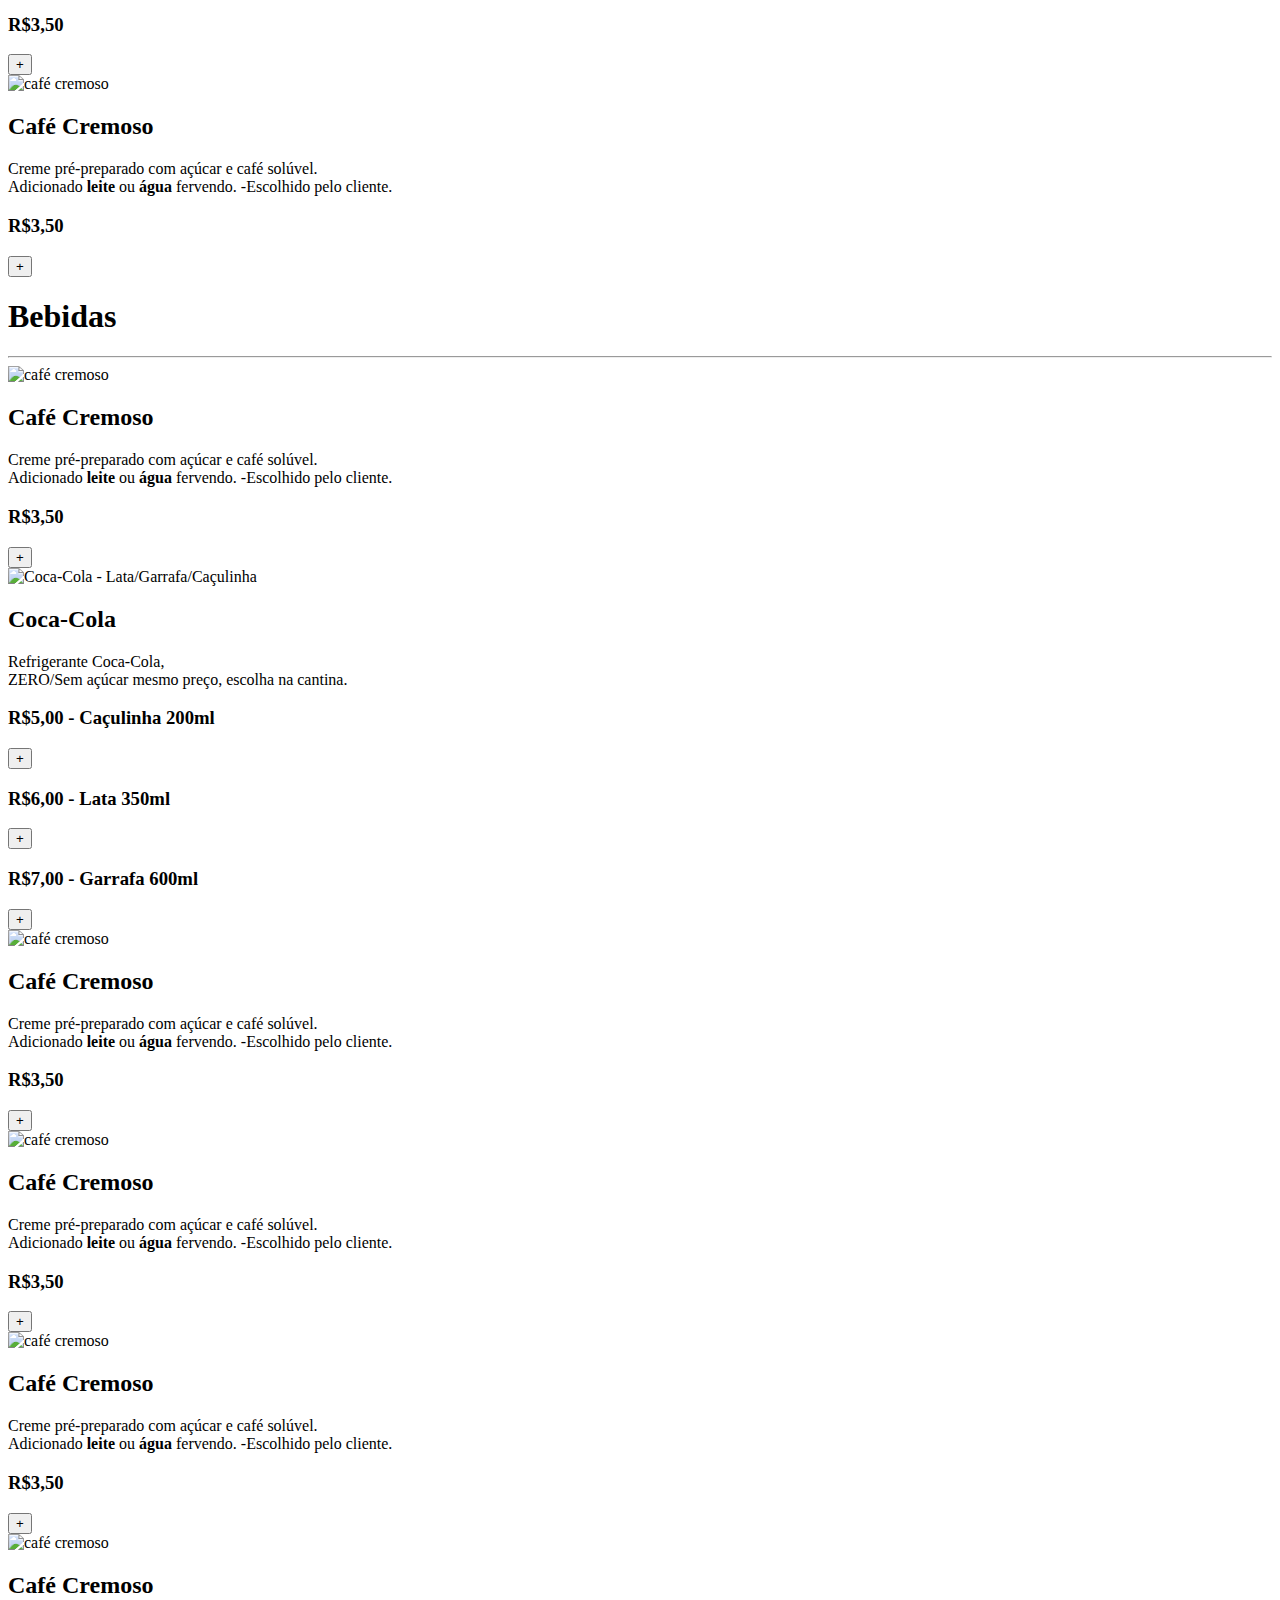
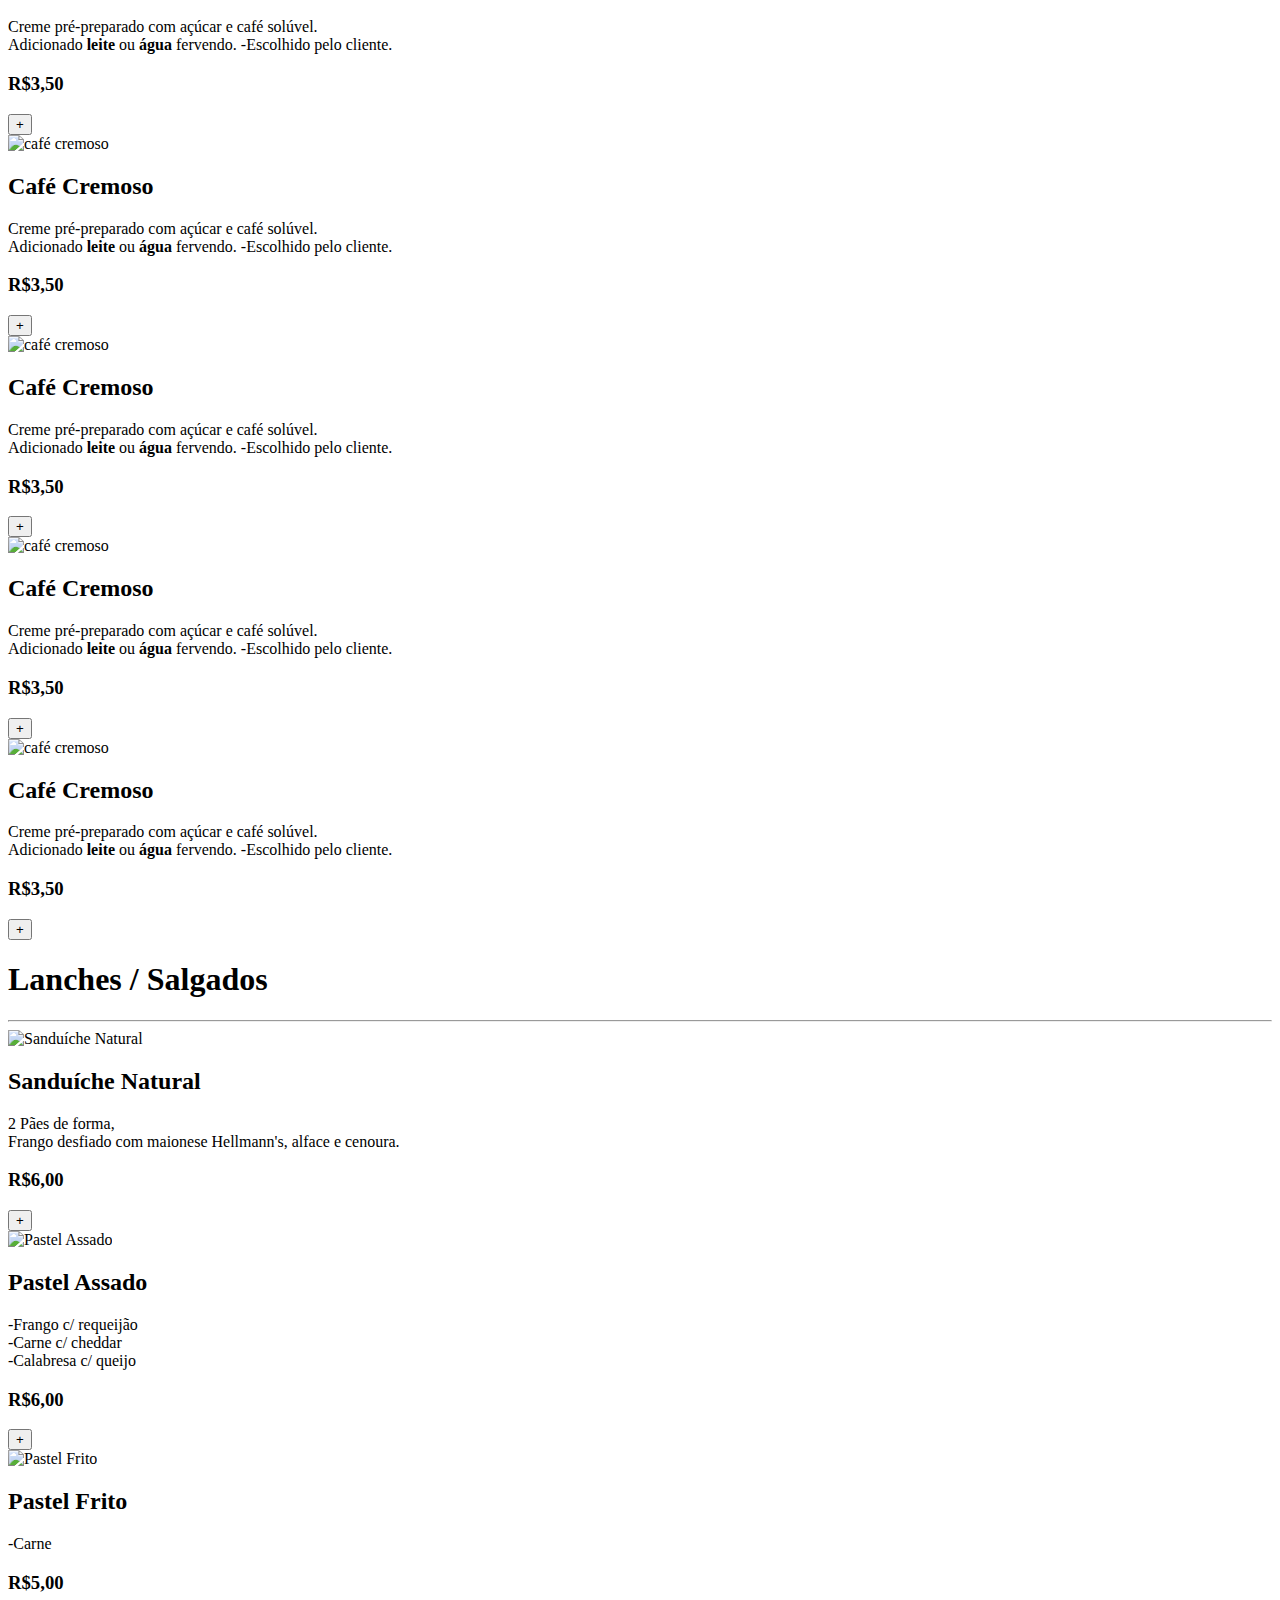
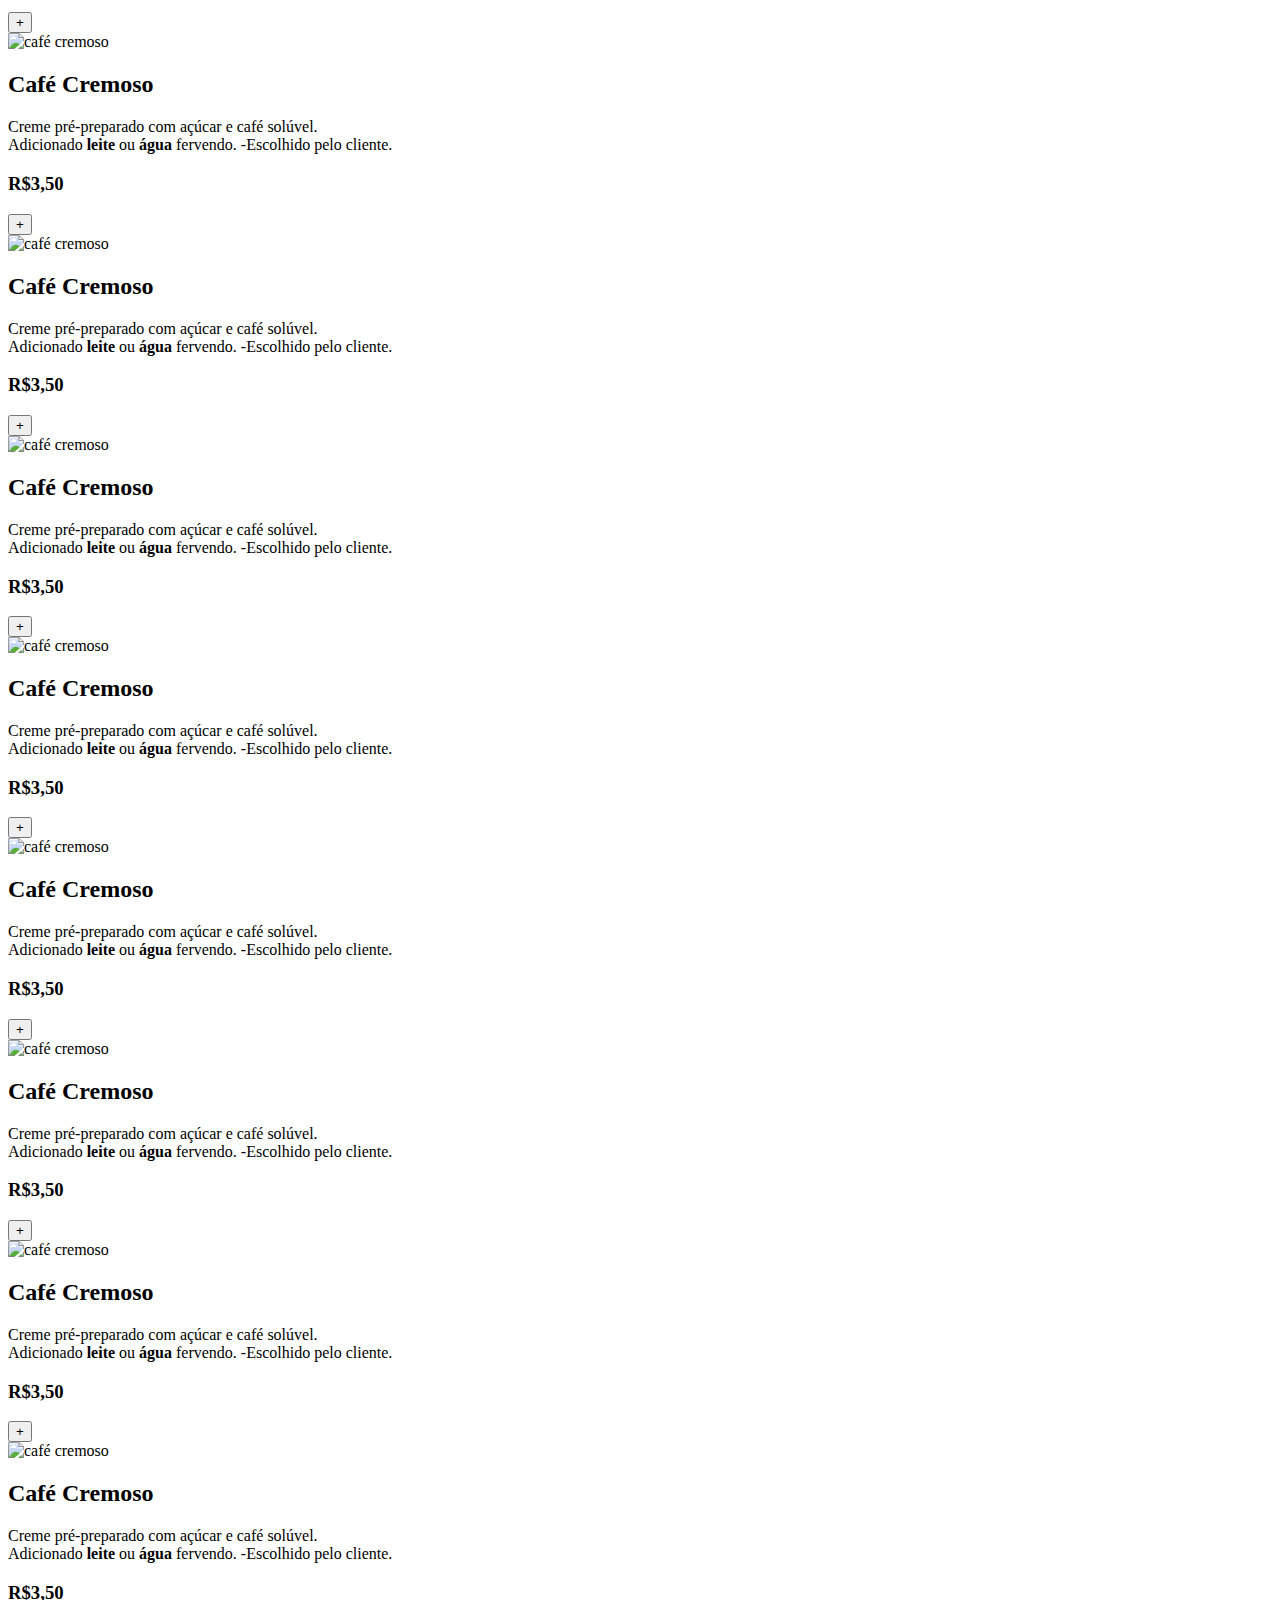
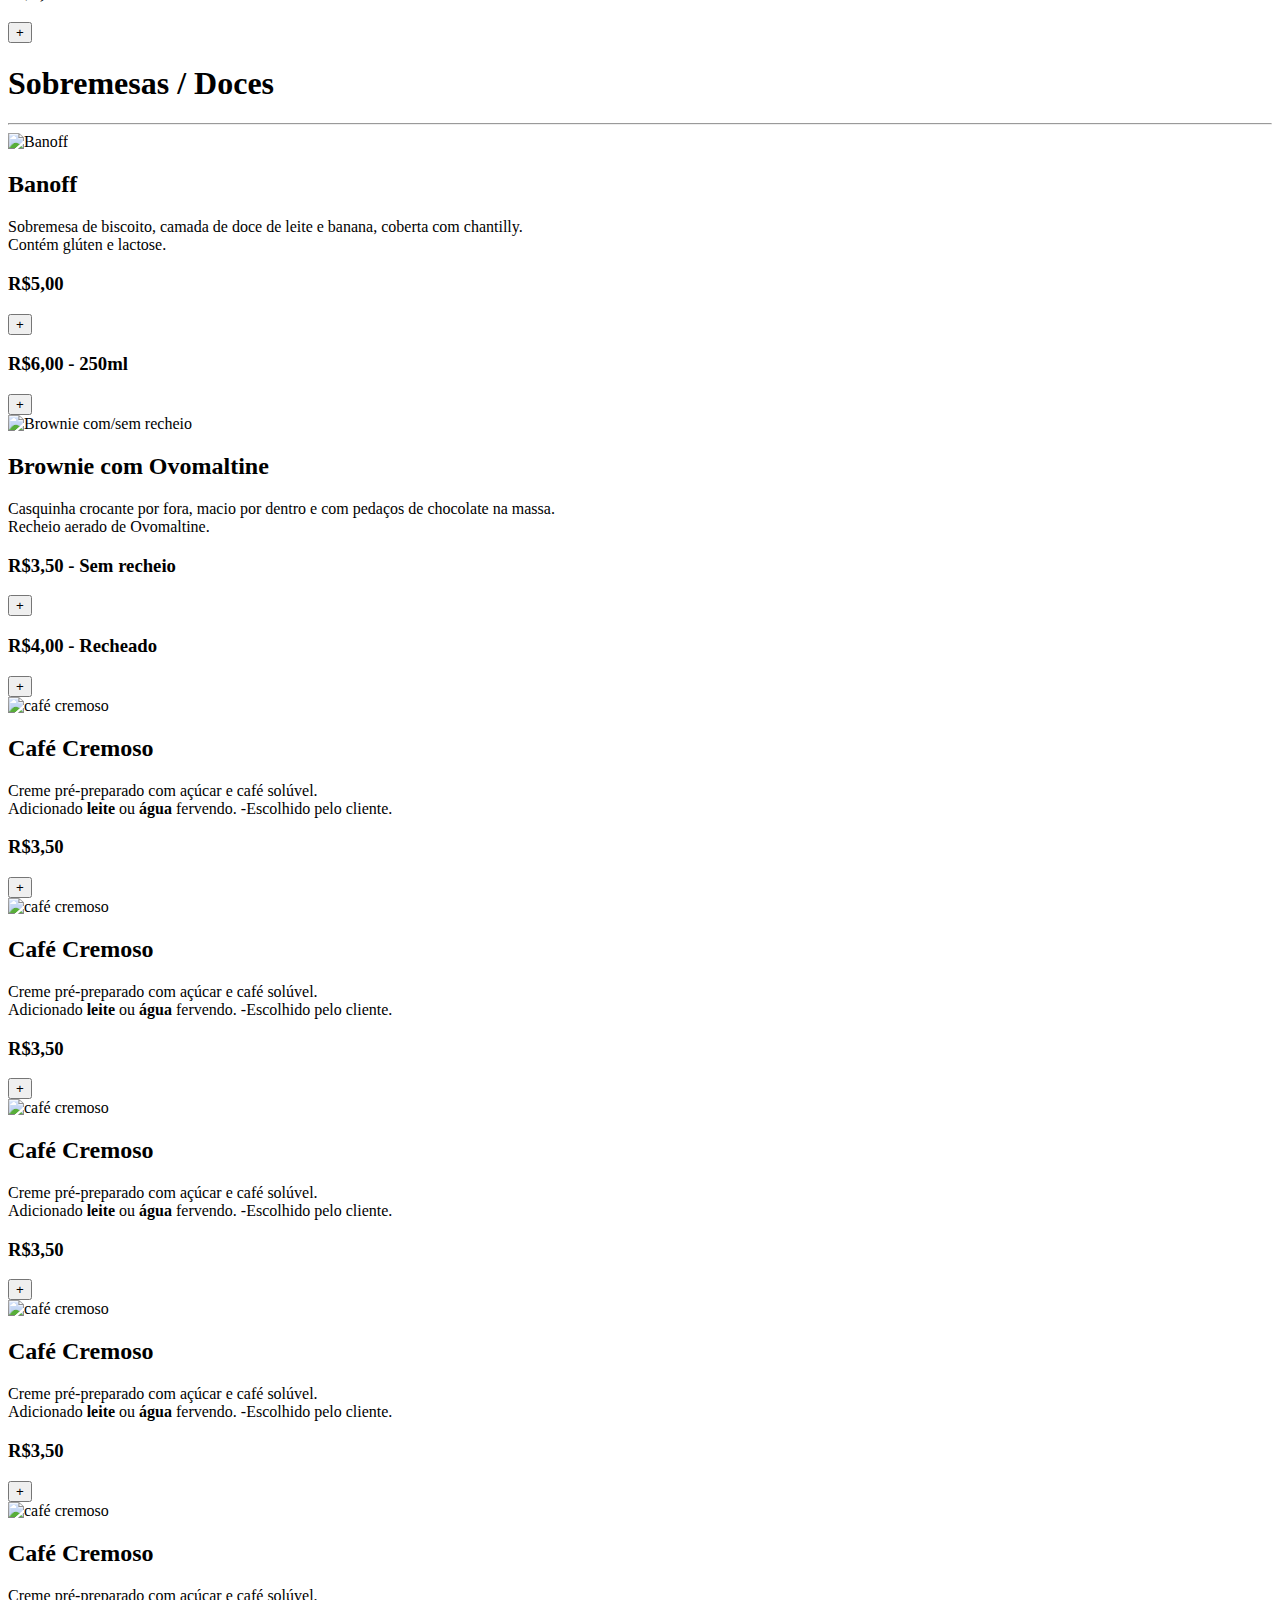
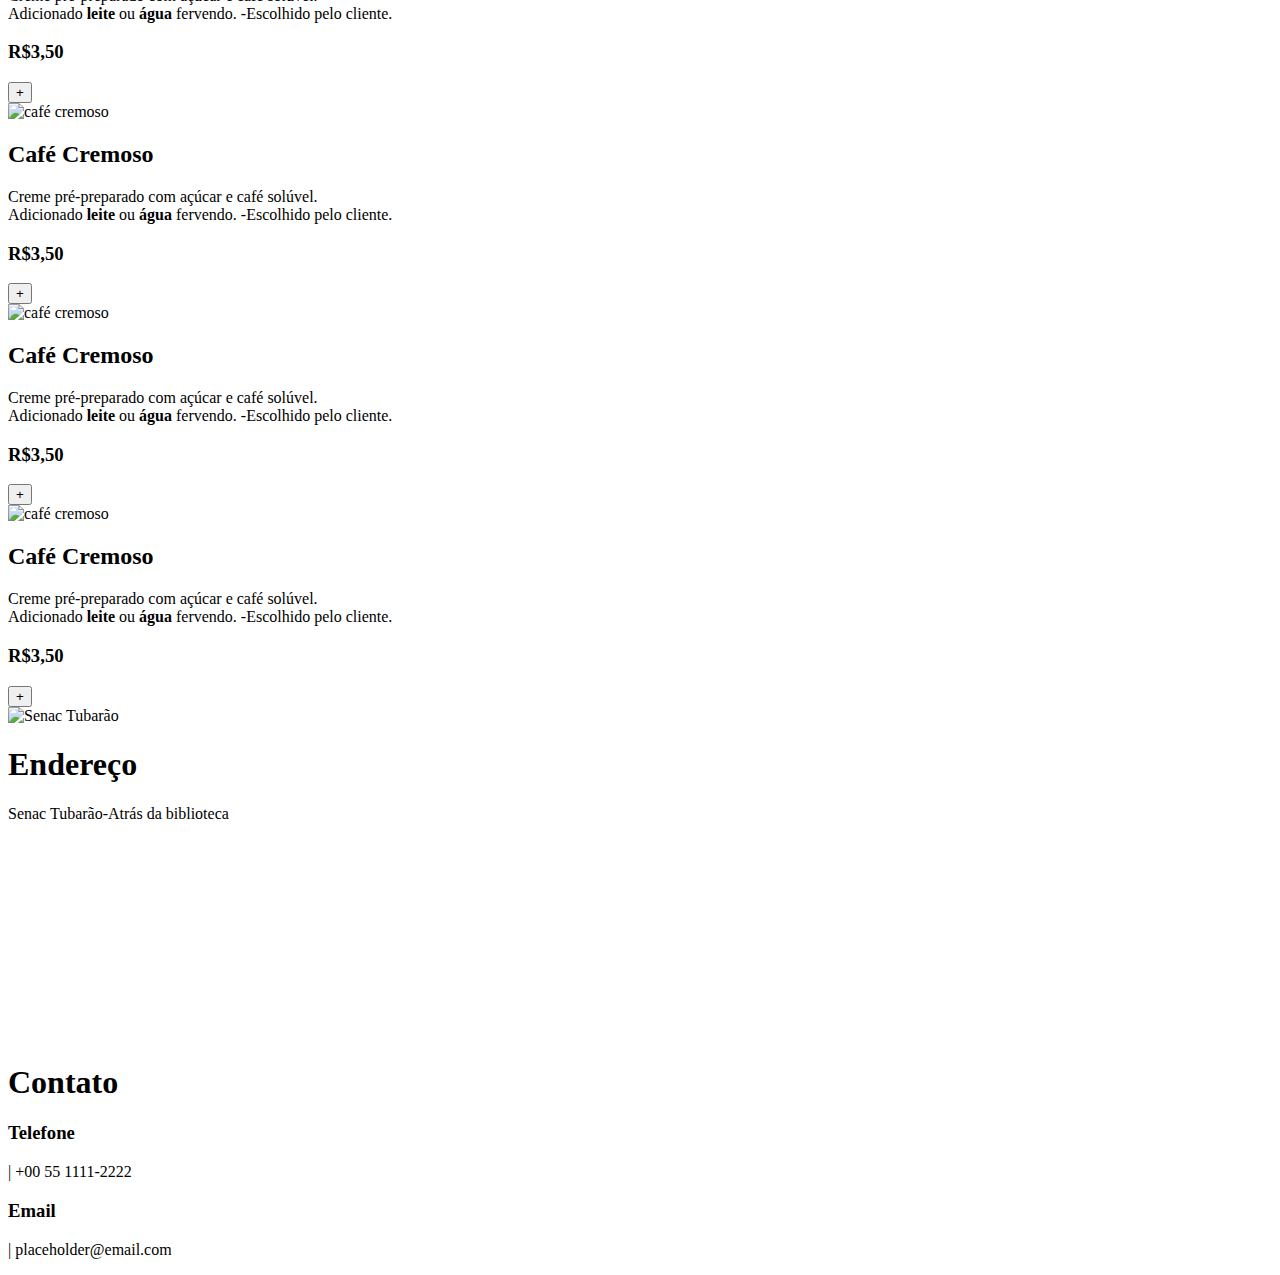
==== commit a299b426: "Cantina merge." ====
--- a/cantinscoffee/src/main/resources/templates/index.html
+++ b/cantinscoffee/src/main/resources/templates/index.html
@@ -1,920 +1,1020 @@
 <!DOCTYPE html>
 <html lang="pt-br">
+    
 <head>
     <meta charset="UTF-8">
     <meta name="viewport" content="width=device-width, initial-scale=1.0">
     
     <link rel="stylesheet" href="css/cdn.jsdelivr.net_npm_swiper@10.3.1_swiper-bundle.min.css">
     <link rel="stylesheet" href="css/style.css">
+    <link href='https://unpkg.com/boxicons@2.1.4/css/boxicons.min.css' rel='stylesheet'>
     
     <title>Cantin's Coffee</title>
 </head>
 <body>
-    <header>
-        <h1 class="logo">
-            <a href="#">
-                <img src="images/Logo.PNG" alt="Cantin's coffee">
-                <span>Cantin's coffee</span>
-            </a>
-        </h1>
-        <input type="search" placeholder="Pesquisar.." class="barra-pesquisa">
-        <menu>
-            <ul class="nav-list">
-                <li class="nav-item"><a href="#menu" class="nav-link">MENU</a></li>
-                <li class="nav-item"><a href="#sobre" class="nav-link">SOBRE</a></li>
-                <li class="nav-item"><a href="#faleconosco" class="nav-link">CONTATO</a></li>
-                <li class="nav-item"><a href="#" class="nav-link">PERFIL</a></li>
-            </ul>
-        </menu>
-        <div class="mobile-menu-icon">
-            <button id="menu-button" onclick="menuShow()">
-                <img class="icon" src="images/menu-icone.png" alt="Menu">
+    <div class="pop-up">
+        <div class="sacola unblur">
+            <button id="sacola" onclick="sacolaShow()" class="icone-sacola">
+                <img src="images/sacola.png" alt="Sacola" title="Sacola">
             </button>
         </div>
-    </header>
-    <main>
-        <menu class="mobile-menu">
-            <ul class="nav-list">
-                <li class="nav-item"><a href="#menu" class="nav-link">MENU</a></li>
-                <li class="nav-item"><a href="#sobre" class="nav-link">SOBRE</a></li>
-                <li class="nav-item"><a href="#faleconosco" class="nav-link">CONTATO</a></li>
-                <li class="nav-item"><a href="#" class="nav-link">PERFIL</a></li>
-            </ul>
-        </menu>
-        <article id="banner" class="banner">
-            <div class="logo-banner">
-                <img src="images/Logo2-removebg.png" alt="Cantin's coffee" class="logo">
-            </div>
-            <img src="images/s2.jpg" alt="Cafeteria" class="background">
-        </article>
-        <article id="menu" class="menu">
-            <section id="recomendados" class="cardapio">
-                <h1>Recomendados</h1>
-                <hr>
-                <section class="carrossel">
-                    <div class="slide-container swiper">
-                        <div class="slide-content slider-recomendados">
-                            <div class="card-wrapper swiper-wrapper">
-                                <div class="card swiper-slide">
-                                    <div class="image-content">
-                                        <span class="overlay"></span>
-                                        
-                                        <div class="card-image">
-                                            <img src="images/cafe-cremoso.jpg" alt="café cremoso" class="card-img">
-                                        </div>
-                                    </div>
-                                    <div class="card-content">
-                                        <div class="produto">
-                                            <h2 class="nome">Café Cremoso</h2>
-                                            <p class="descricao">Creme pré-preparado com açúcar e café solúvel.<br>Adicionado <strong>leite</strong> ou <strong>água</strong> fervendo. -Escolhido pelo cliente.</p>
-                                        </div>
-                                        <div class="valor">
-                                            <h3 class="preco">R$3,50</h3>
-                                            <button id="cafe-cremoso" class="button" title="adicionar">+</button>
-                                        </div>
-                                    </div>
-                                </div>
-                                <div class="card swiper-slide">
-                                    <div class="image-content">
-                                        <span class="overlay"></span>
-                                        
-                                        <div class="card-image">
-                                            <img src="images/sanduiche-natural.jpg" alt="café cremoso" class="card-img">
-                                        </div>
-                                    </div>
-                                    <div class="card-content">
-                                        <div class="produto">
-                                            <h2 class="nome">Sanduíche Natural</h2>
-                                            <p class="descricao">2 Pães de forma,<br>Frango desfiado com maionese Hellmann's, alface e cenoura.</p>
-                                        </div>
-                                        <div class="valor">
-                                            <h3 class="preco">R$6,00</h3>
-                                            <button id="sanduiche-natural" class="button" title="adicionar">+</button>
-                                        </div>
-                                    </div>
-                                </div>
-                                <div class="card swiper-slide">
-                                    <div class="image-content">
-                                        <span class="overlay"></span>
-                                        
-                                        <div class="card-image">
-                                            <img src="images/coca-cola.PNG" alt="café cremoso" class="card-img">
-                                        </div>
-                                    </div>
-                                    <div class="card-content">
-                                        <div class="produto">
-                                            <h2 class="nome">Coca-Cola</h2>
-                                            <p class="descricao">Refrigerante Coca-Cola,<br>ZERO/Sem açúcar mesmo preço, escolha na cantina.</p>
-                                        </div>
-                                        <div class="valor">
-                                            <h3 class="preco">R$5,00 - Caçulinha 200ml</h3>
-                                            <button id="refri-caçula" class="button" title="adicionar">+</button>
-                                        </div>
-                                        <div class="valor">
-                                            <h3 class="preco">R$6,00 - Lata 350ml</h3>
-                                            <button id="refri-lata" class="button" title="adicionar">+</button>
-                                        </div>
-                                        <div class="valor">
-                                            <h3 class="preco">R$7,00 - Garrafa 600ml</h3>
-                                            <button id="refri-garrafa" class="button" title="adicionar">+</button>
-                                        </div>
-                                    </div>
-                                </div>
-                                <div class="card swiper-slide">
-                                    <div class="image-content">
-                                        <span class="overlay"></span>
-                                        
-                                        <div class="card-image">
-                                            <img src="images/banoff.jpg" alt="Banoff" class="card-img">
-                                        </div>
-                                    </div>
-                                    <div class="card-content">
-                                        <div class="produto">
-                                            <h2 class="nome">Banoff</h2>
-                                            <p class="descricao">Sobremesa de biscoito, camada de doce de leite e banana, coberta com chantilly.<br>Contém glúten e lactose.</p>
-                                        </div>
-                                        <div class="valor">
-                                            <h3 class="preco">R$5,00</h3>
-                                            <button id="banoff5" class="button" title="adicionar">+</button>
-                                        </div>
-                                        <div class="valor">
-                                            <h3 class="preco">R$6,00 - 250ml</h3>
-                                            <button id="banoff6" class="button" title="adicionar">+</button>
-                                        </div>
-                                    </div>
-                                </div>
-                                <div class="card swiper-slide">
-                                    <div class="image-content">
-                                        <span class="overlay"></span>
-                                        
-                                        <div class="card-image">
-                                            <img src="images/brownie.PNG" alt="Brownie com/sem recheio" class="card-img">
-                                        </div>
-                                    </div>
-                                    <div class="card-content">
-                                        <div class="produto">
-                                            <h2 class="nome">Brownie com Ovomaltine</h2>
-                                            <p class="descricao">Casquinha crocante por fora, macio por dentro e com pedaços de chocolate na massa.<br>Recheio aerado de Ovomaltine.</p>
-                                        </div>
-                                        <div class="valor">
-                                            <h3 class="preco">R$3,50 - Sem recheio</h3>
-                                            <button id="brownie" class="button" title="adicionar">+</button>
-                                        </div>
-                                        <div class="valor">
-                                            <h3 class="preco">R$4,00 - Recheado</h3>
-                                            <button id="brownie-recheado" class="button" title="adicionar">+</button>
-                                        </div>
-                                    </div>
-                                </div>
-                                <div class="card swiper-slide">
-                                    <div class="image-content">
-                                        <span class="overlay"></span>
-                                        
-                                        <div class="card-image">
-                                            <img src="images/cafe-cremoso.jpg" alt="café cremoso" class="card-img">
-                                        </div>
-                                    </div>
-                                    <div class="card-content">
-                                        <div class="produto">
-                                            <h2 class="nome">Café Cremoso</h2>
-                                            <p class="descricao">Creme pré-preparado com açúcar e café solúvel.<br>Adicionado <strong>leite</strong> ou <strong>água</strong> fervendo. -Escolhido pelo cliente.</p>
-                                        </div>
-                                        <div class="valor">
-                                            <h3 class="preco">R$3,50</h3>
-                                            <button class="button" title="adicionar">+</button>
-                                        </div>
-                                    </div>
-                                </div>
-                                <div class="card swiper-slide">
-                                    <div class="image-content">
-                                        <span class="overlay"></span>
-                                        
-                                        <div class="card-image">
-                                            <img src="images/cafe-cremoso.jpg" alt="café cremoso" class="card-img">
-                                        </div>
-                                    </div>
-                                    <div class="card-content">
-                                        <div class="produto">
-                                            <h2 class="nome">Café Cremoso</h2>
-                                            <p class="descricao">Creme pré-preparado com açúcar e café solúvel.<br>Adicionado <strong>leite</strong> ou <strong>água</strong> fervendo. -Escolhido pelo cliente.</p>
-                                        </div>
-                                        <div class="valor">
-                                            <h3 class="preco">R$3,50</h3>
-                                            <button class="button" title="adicionar">+</button>
-                                        </div>
-                                    </div>
-                                </div>
-                                <div class="card swiper-slide">
-                                    <div class="image-content">
-                                        <span class="overlay"></span>
-                                        
-                                        <div class="card-image">
-                                            <img src="images/cafe-cremoso.jpg" alt="café cremoso" class="card-img">
-                                        </div>
-                                    </div>
-                                    <div class="card-content">
-                                        <div class="produto">
-                                            <h2 class="nome">Café Cremoso</h2>
-                                            <p class="descricao">Creme pré-preparado com açúcar e café solúvel.<br>Adicionado <strong>leite</strong> ou <strong>água</strong> fervendo. -Escolhido pelo cliente.</p>
-                                        </div>
-                                        <div class="valor">
-                                            <h3 class="preco">R$3,50</h3>
-                                            <button class="button" title="adicionar">+</button>
-                                        </div>
-                                    </div>
-                                </div>
-                                <div class="card swiper-slide">
-                                    <div class="image-content">
-                                        <span class="overlay"></span>
-                                        
-                                        <div class="card-image">
-                                            <img src="images/cafe-cremoso.jpg" alt="café cremoso" class="card-img">
-                                        </div>
-                                    </div>
-                                    <div class="card-content">
-                                        <div class="produto">
-                                            <h2 class="nome">Café Cremoso</h2>
-                                            <p class="descricao">Creme pré-preparado com açúcar e café solúvel.<br>Adicionado <strong>leite</strong> ou <strong>água</strong> fervendo. -Escolhido pelo cliente.</p>
-                                        </div>
-                                        <div class="valor">
-                                            <h3 class="preco">R$3,50</h3>
-                                            <button class="button" title="adicionar">+</button>
-                                        </div>
-                                    </div>
-                                </div>
-                                <div class="card swiper-slide">
-                                    <div class="image-content">
-                                        <span class="overlay"></span>
-                                        
-                                        <div class="card-image">
-                                            <img src="images/cafe-cremoso.jpg" alt="café cremoso" class="card-img">
-                                        </div>
-                                    </div>
-                                    <div class="card-content">
-                                        <div class="produto">
-                                            <h2 class="nome">Café Cremoso</h2>
-                                            <p class="descricao">Creme pré-preparado com açúcar e café solúvel.<br>Adicionado <strong>leite</strong> ou <strong>água</strong> fervendo. -Escolhido pelo cliente.</p>
-                                        </div>
-                                        <div class="valor">
-                                            <h3 class="preco">R$3,50</h3>
-                                            <button class="button" title="adicionar">+</button>
-                                        </div>
-                                    </div>
+        <div class="pop-carrinho unblur">
+            <div class="carrinho">
+                <div class="cabecalho-carrinho"> 
+                    <button onclick="sacolaShow()" title="Fechar Sacola"> 
+                        <i class="bx bx-chevron-left"></i>
+                    </button>
+                    <h2> Minha Sacola </h2>
+                </div>   
+                <ul>
+                    <li class="carrinho-item"> 
+                        <div class="imagem"> 
+                            <img src="images/sanduiche-natural.jpg" alt="Sanduiche Natural"> 
+                        </div>
+                        <div class="info"> 
+                            <h4> Sanduíche Natural </h4>
+                            <div class="detalhes">
+                                <p>2 Pães de forma, Frango desfiado com maionese Hellmann's, alface e cenoura.</p>
+                            </div>
+                            <div class="preco"> 
+                                <p>R$6,00</p>
+                                <div class="contador"> 
+                                    <i class="bx bx-minus"> </i>
+                                    <span id="quantidade">1</span>
+                                    <i class="bx bx-plus"></i>
                                 </div>
                             </div>
                         </div>
-                        <div class="swiper-button-next swiper-button-next-recomendados swiper-navBtn"></div>
-                        <div class="swiper-button-prev swiper-button-prev-recomendados swiper-navBtn"></div>
-                    </div>
-                </section>
-            </section>
-            <section id="bebidas" class="cardapio">
-                <h1>Bebidas</h1>
-                <hr>
-                <section class="carrossel">
-                    <div class="slide-container swiper">
-                        <div class="slide-content slider-bebidas">
-                            <div class="card-wrapper swiper-wrapper">
-                                <div class="card swiper-slide">
-                                    <div class="image-content">
-                                        <span class="overlay"></span>
-                                        
-                                        <div class="card-image">
-                                            <img src="images/cafe-cremoso.jpg" alt="café cremoso" class="card-img">
-                                        </div>
-                                    </div>
-                                    <div class="card-content">
-                                        <div class="produto">
-                                            <h2 class="nome">Café Cremoso</h2>
-                                            <p class="descricao">Creme pré-preparado com açúcar e café solúvel.<br>Adicionado <strong>leite</strong> ou <strong>água</strong> fervendo. -Escolhido pelo cliente.</p>
-                                        </div>
-                                        <div class="valor">
-                                            <h3 class="preco">R$3,50</h3>
-                                            <button id="cafe-cremoso" class="button" title="adicionar">+</button>
-                                        </div>
-                                    </div>
-                                </div>
-                                <div class="card swiper-slide">
-                                    <div class="image-content">
-                                        <span class="overlay"></span>
-                                        
-                                        <div class="card-image">
-                                            <img src="images/coca-cola.PNG" alt="Coca-Cola - Lata/Garrafa/Caçulinha" class="card-img">
-                                        </div>
-                                    </div>
-                                    <div class="card-content">
-                                        <div class="produto">
-                                            <h2 class="nome">Coca-Cola</h2>
-                                            <p class="descricao">Refrigerante Coca-Cola,<br>ZERO/Sem açúcar mesmo preço, escolha na cantina.</p>
-                                        </div>
-                                        <div class="valor">
-                                            <h3 class="preco">R$5,00 - Caçulinha 200ml</h3>
-                                            <button id="refri-caçula" class="button" title="adicionar">+</button>
-                                        </div>
-                                        <div class="valor">
-                                            <h3 class="preco">R$6,00 - Lata 350ml</h3>
-                                            <button id="refri-lata" class="button" title="adicionar">+</button>
-                                        </div>
-                                        <div class="valor">
-                                            <h3 class="preco">R$7,00 - Garrafa 600ml</h3>
-                                            <button id="refri-garrafa" class="button" title="adicionar">+</button>
-                                        </div>
-                                    </div>
-                                </div>
-                                <div class="card swiper-slide">
-                                    <div class="image-content">
-                                        <span class="overlay"></span>
-                                        
-                                        <div class="card-image">
-                                            <img src="images/cafe-cremoso.jpg" alt="café cremoso" class="card-img">
-                                        </div>
-                                    </div>
-                                    <div class="card-content">
-                                        <div class="produto">
-                                            <h2 class="nome">Café Cremoso</h2>
-                                            <p class="descricao">Creme pré-preparado com açúcar e café solúvel.<br>Adicionado <strong>leite</strong> ou <strong>água</strong> fervendo. -Escolhido pelo cliente.</p>
-                                        </div>
-                                        <div class="valor">
-                                            <h3 class="preco">R$3,50</h3>
-                                            <button class="button" title="adicionar">+</button>
-                                        </div>
-                                    </div>
-                                </div>
-                                <div class="card swiper-slide">
-                                    <div class="image-content">
-                                        <span class="overlay"></span>
-                                        
-                                        <div class="card-image">
-                                            <img src="images/cafe-cremoso.jpg" alt="café cremoso" class="card-img">
-                                        </div>
-                                    </div>
-                                    <div class="card-content">
-                                        <div class="produto">
-                                            <h2 class="nome">Café Cremoso</h2>
-                                            <p class="descricao">Creme pré-preparado com açúcar e café solúvel.<br>Adicionado <strong>leite</strong> ou <strong>água</strong> fervendo. -Escolhido pelo cliente.</p>
-                                        </div>
-                                        <div class="valor">
-                                            <h3 class="preco">R$3,50</h3>
-                                            <button class="button" title="adicionar">+</button>
-                                        </div>
-                                    </div>
-                                </div>
-                                <div class="card swiper-slide">
-                                    <div class="image-content">
-                                        <span class="overlay"></span>
-                                        
-                                        <div class="card-image">
-                                            <img src="images/cafe-cremoso.jpg" alt="café cremoso" class="card-img">
-                                        </div>
-                                    </div>
-                                    <div class="card-content">
-                                        <div class="produto">
-                                            <h2 class="nome">Café Cremoso</h2>
-                                            <p class="descricao">Creme pré-preparado com açúcar e café solúvel.<br>Adicionado <strong>leite</strong> ou <strong>água</strong> fervendo. -Escolhido pelo cliente.</p>
-                                        </div>
-                                        <div class="valor">
-                                            <h3 class="preco">R$3,50</h3>
-                                            <button class="button" title="adicionar">+</button>
-                                        </div>
-                                    </div>
-                                </div>
-                                <div class="card swiper-slide">
-                                    <div class="image-content">
-                                        <span class="overlay"></span>
-                                        
-                                        <div class="card-image">
-                                            <img src="images/cafe-cremoso.jpg" alt="café cremoso" class="card-img">
-                                        </div>
-                                    </div>
-                                    <div class="card-content">
-                                        <div class="produto">
-                                            <h2 class="nome">Café Cremoso</h2>
-                                            <p class="descricao">Creme pré-preparado com açúcar e café solúvel.<br>Adicionado <strong>leite</strong> ou <strong>água</strong> fervendo. -Escolhido pelo cliente.</p>
-                                        </div>
-                                        <div class="valor">
-                                            <h3 class="preco">R$3,50</h3>
-                                            <button class="button" title="adicionar">+</button>
-                                        </div>
-                                    </div>
-                                </div>
-                                <div class="card swiper-slide">
-                                    <div class="image-content">
-                                        <span class="overlay"></span>
-                                        
-                                        <div class="card-image">
-                                            <img src="images/cafe-cremoso.jpg" alt="café cremoso" class="card-img">
-                                        </div>
-                                    </div>
-                                    <div class="card-content">
-                                        <div class="produto">
-                                            <h2 class="nome">Café Cremoso</h2>
-                                            <p class="descricao">Creme pré-preparado com açúcar e café solúvel.<br>Adicionado <strong>leite</strong> ou <strong>água</strong> fervendo. -Escolhido pelo cliente.</p>
-                                        </div>
-                                        <div class="valor">
-                                            <h3 class="preco">R$3,50</h3>
-                                            <button class="button" title="adicionar">+</button>
-                                        </div>
-                                    </div>
-                                </div>
-                                <div class="card swiper-slide">
-                                    <div class="image-content">
-                                        <span class="overlay"></span>
-                                        
-                                        <div class="card-image">
-                                            <img src="images/cafe-cremoso.jpg" alt="café cremoso" class="card-img">
-                                        </div>
-                                    </div>
-                                    <div class="card-content">
-                                        <div class="produto">
-                                            <h2 class="nome">Café Cremoso</h2>
-                                            <p class="descricao">Creme pré-preparado com açúcar e café solúvel.<br>Adicionado <strong>leite</strong> ou <strong>água</strong> fervendo. -Escolhido pelo cliente.</p>
-                                        </div>
-                                        <div class="valor">
-                                            <h3 class="preco">R$3,50</h3>
-                                            <button class="button" title="adicionar">+</button>
-                                        </div>
-                                    </div>
-                                </div>
-                                <div class="card swiper-slide">
-                                    <div class="image-content">
-                                        <span class="overlay"></span>
-                                        
-                                        <div class="card-image">
-                                            <img src="images/cafe-cremoso.jpg" alt="café cremoso" class="card-img">
-                                        </div>
-                                    </div>
-                                    <div class="card-content">
-                                        <div class="produto">
-                                            <h2 class="nome">Café Cremoso</h2>
-                                            <p class="descricao">Creme pré-preparado com açúcar e café solúvel.<br>Adicionado <strong>leite</strong> ou <strong>água</strong> fervendo. -Escolhido pelo cliente.</p>
-                                        </div>
-                                        <div class="valor">
-                                            <h3 class="preco">R$3,50</h3>
-                                            <button class="button" title="adicionar">+</button>
-                                        </div>
-                                    </div>
-                                </div>
-                                <div class="card swiper-slide">
-                                    <div class="image-content">
-                                        <span class="overlay"></span>
-                                        
-                                        <div class="card-image">
-                                            <img src="images/cafe-cremoso.jpg" alt="café cremoso" class="card-img">
-                                        </div>
-                                    </div>
-                                    <div class="card-content">
-                                        <div class="produto">
-                                            <h2 class="nome">Café Cremoso</h2>
-                                            <p class="descricao">Creme pré-preparado com açúcar e café solúvel.<br>Adicionado <strong>leite</strong> ou <strong>água</strong> fervendo. -Escolhido pelo cliente.</p>
-                                        </div>
-                                        <div class="valor">
-                                            <h3 class="preco">R$3,50</h3>
-                                            <button class="button" title="adicionar">+</button>
-                                        </div>
-                                    </div>
+                    </li>
+                    <li class="carrinho-item"> 
+                        <div class="imagem"> 
+                            <img src="images/sanduiche-natural.jpg" alt="Sanduiche Natural"> 
+                        </div>
+                        <div class="info"> 
+                            <h4> Sanduíche Natural </h4>
+                            <div class="detalhes">
+                                <p>2 Pães de forma, Frango desfiado com maionese Hellmann's, alface e cenoura.</p>
+                            </div>
+                            <div class="preco"> 
+                                <p>R$6,00</p>
+                                <div class="contador"> 
+                                    <i class="bx bx-minus"> </i>
+                                    <span id="quantidade">1</span>
+                                    <i class="bx bx-plus"></i>
                                 </div>
                             </div>
                         </div>
-                        <div class="swiper-button-next swiper-button-next-bebidas swiper-navBtn"></div>
-                        <div class="swiper-button-prev swiper-button-prev-bebidas swiper-navBtn"></div>
-                    </div>
-                </section>
-            </section>
-            <section id="lanches" class="cardapio">
-                <h1>Lanches / Salgados</h1>
-                <hr>
-                <section class="carrossel">
-                    <div class="slide-container swiper">
-                        <div class="slide-content slider-lanches">
-                            <div class="card-wrapper swiper-wrapper">
-                                <div class="card swiper-slide">
-                                    <div class="image-content">
-                                        <span class="overlay"></span>
-                                        
-                                        <div class="card-image">
-                                            <img src="images/sanduiche-natural.jpg" alt="Sanduíche Natural" class="card-img">
-                                        </div>
-                                    </div>
-                                    <div class="card-content">
-                                        <div class="produto">
-                                            <h2 class="nome">Sanduíche Natural</h2>
-                                            <p class="descricao">2 Pães de forma,<br>Frango desfiado com maionese Hellmann's, alface e cenoura.</p>
-                                        </div>
-                                        <div class="valor">
-                                            <h3 class="preco">R$6,00</h3>
-                                            <button id="sanduiche-natural" class="button" title="adicionar">+</button>
-                                        </div>
-                                    </div>
-                                </div>
-                                <div class="card swiper-slide">
-                                    <div class="image-content">
-                                        <span class="overlay"></span>
-                                        
-                                        <div class="card-image">
-                                            <img src="images/cafe-cremoso.jpg" alt="café cremoso" class="card-img">
-                                        </div>
-                                    </div>
-                                    <div class="card-content">
-                                        <div class="produto">
-                                            <h2 class="nome">Café Cremoso</h2>
-                                            <p class="descricao">Creme pré-preparado com açúcar e café solúvel.<br>Adicionado <strong>leite</strong> ou <strong>água</strong> fervendo. -Escolhido pelo cliente.</p>
-                                        </div>
-                                        <div class="valor">
-                                            <h3 class="preco">R$3,50</h3>
-                                            <button class="button" title="adicionar">+</button>
-                                        </div>
-                                    </div>
-                                </div>
-                                <div class="card swiper-slide">
-                                    <div class="image-content">
-                                        <span class="overlay"></span>
-                                        
-                                        <div class="card-image">
-                                            <img src="images/cafe-cremoso.jpg" alt="café cremoso" class="card-img">
-                                        </div>
-                                    </div>
-                                    <div class="card-content">
-                                        <div class="produto">
-                                            <h2 class="nome">Café Cremoso</h2>
-                                            <p class="descricao">Creme pré-preparado com açúcar e café solúvel.<br>Adicionado <strong>leite</strong> ou <strong>água</strong> fervendo. -Escolhido pelo cliente.</p>
-                                        </div>
-                                        <div class="valor">
-                                            <h3 class="preco">R$3,50</h3>
-                                            <button class="button" title="adicionar">+</button>
-                                        </div>
-                                    </div>
-                                </div>
-                                <div class="card swiper-slide">
-                                    <div class="image-content">
-                                        <span class="overlay"></span>
-                                        
-                                        <div class="card-image">
-                                            <img src="images/cafe-cremoso.jpg" alt="café cremoso" class="card-img">
-                                        </div>
-                                    </div>
-                                    <div class="card-content">
-                                        <div class="produto">
-                                            <h2 class="nome">Café Cremoso</h2>
-                                            <p class="descricao">Creme pré-preparado com açúcar e café solúvel.<br>Adicionado <strong>leite</strong> ou <strong>água</strong> fervendo. -Escolhido pelo cliente.</p>
-                                        </div>
-                                        <div class="valor">
-                                            <h3 class="preco">R$3,50</h3>
-                                            <button class="button" title="adicionar">+</button>
-                                        </div>
-                                    </div>
-                                </div>
-                                <div class="card swiper-slide">
-                                    <div class="image-content">
-                                        <span class="overlay"></span>
-                                        
-                                        <div class="card-image">
-                                            <img src="images/cafe-cremoso.jpg" alt="café cremoso" class="card-img">
-                                        </div>
-                                    </div>
-                                    <div class="card-content">
-                                        <div class="produto">
-                                            <h2 class="nome">Café Cremoso</h2>
-                                            <p class="descricao">Creme pré-preparado com açúcar e café solúvel.<br>Adicionado <strong>leite</strong> ou <strong>água</strong> fervendo. -Escolhido pelo cliente.</p>
-                                        </div>
-                                        <div class="valor">
-                                            <h3 class="preco">R$3,50</h3>
-                                            <button class="button" title="adicionar">+</button>
-                                        </div>
-                                    </div>
-                                </div>
-                                <div class="card swiper-slide">
-                                    <div class="image-content">
-                                        <span class="overlay"></span>
-                                        
-                                        <div class="card-image">
-                                            <img src="images/cafe-cremoso.jpg" alt="café cremoso" class="card-img">
-                                        </div>
-                                    </div>
-                                    <div class="card-content">
-                                        <div class="produto">
-                                            <h2 class="nome">Café Cremoso</h2>
-                                            <p class="descricao">Creme pré-preparado com açúcar e café solúvel.<br>Adicionado <strong>leite</strong> ou <strong>água</strong> fervendo. -Escolhido pelo cliente.</p>
-                                        </div>
-                                        <div class="valor">
-                                            <h3 class="preco">R$3,50</h3>
-                                            <button class="button" title="adicionar">+</button>
-                                        </div>
-                                    </div>
-                                </div>
-                                <div class="card swiper-slide">
-                                    <div class="image-content">
-                                        <span class="overlay"></span>
-                                        
-                                        <div class="card-image">
-                                            <img src="images/cafe-cremoso.jpg" alt="café cremoso" class="card-img">
-                                        </div>
-                                    </div>
-                                    <div class="card-content">
-                                        <div class="produto">
-                                            <h2 class="nome">Café Cremoso</h2>
-                                            <p class="descricao">Creme pré-preparado com açúcar e café solúvel.<br>Adicionado <strong>leite</strong> ou <strong>água</strong> fervendo. -Escolhido pelo cliente.</p>
-                                        </div>
-                                        <div class="valor">
-                                            <h3 class="preco">R$3,50</h3>
-                                            <button class="button" title="adicionar">+</button>
-                                        </div>
-                                    </div>
-                                </div>
-                                <div class="card swiper-slide">
-                                    <div class="image-content">
-                                        <span class="overlay"></span>
-                                        
-                                        <div class="card-image">
-                                            <img src="images/cafe-cremoso.jpg" alt="café cremoso" class="card-img">
-                                        </div>
-                                    </div>
-                                    <div class="card-content">
-                                        <div class="produto">
-                                            <h2 class="nome">Café Cremoso</h2>
-                                            <p class="descricao">Creme pré-preparado com açúcar e café solúvel.<br>Adicionado <strong>leite</strong> ou <strong>água</strong> fervendo. -Escolhido pelo cliente.</p>
-                                        </div>
-                                        <div class="valor">
-                                            <h3 class="preco">R$3,50</h3>
-                                            <button class="button" title="adicionar">+</button>
-                                        </div>
-                                    </div>
-                                </div>
-                                <div class="card swiper-slide">
-                                    <div class="image-content">
-                                        <span class="overlay"></span>
-                                        
-                                        <div class="card-image">
-                                            <img src="images/cafe-cremoso.jpg" alt="café cremoso" class="card-img">
-                                        </div>
-                                    </div>
-                                    <div class="card-content">
-                                        <div class="produto">
-                                            <h2 class="nome">Café Cremoso</h2>
-                                            <p class="descricao">Creme pré-preparado com açúcar e café solúvel.<br>Adicionado <strong>leite</strong> ou <strong>água</strong> fervendo. -Escolhido pelo cliente.</p>
-                                        </div>
-                                        <div class="valor">
-                                            <h3 class="preco">R$3,50</h3>
-                                            <button class="button" title="adicionar">+</button>
-                                        </div>
-                                    </div>
-                                </div>
-                                <div class="card swiper-slide">
-                                    <div class="image-content">
-                                        <span class="overlay"></span>
-                                        
-                                        <div class="card-image">
-                                            <img src="images/cafe-cremoso.jpg" alt="café cremoso" class="card-img">
-                                        </div>
-                                    </div>
-                                    <div class="card-content">
-                                        <div class="produto">
-                                            <h2 class="nome">Café Cremoso</h2>
-                                            <p class="descricao">Creme pré-preparado com açúcar e café solúvel.<br>Adicionado <strong>leite</strong> ou <strong>água</strong> fervendo. -Escolhido pelo cliente.</p>
-                                        </div>
-                                        <div class="valor">
-                                            <h3 class="preco">R$3,50</h3>
-                                            <button class="button" title="adicionar">+</button>
-                                        </div>
-                                    </div>
+                    </li>
+                    <li class="carrinho-item"> 
+                        <div class="imagem"> 
+                            <img src="images/sanduiche-natural.jpg" alt="Sanduiche Natural"> 
+                        </div>
+                        <div class="info"> 
+                            <h4> Sanduíche Natural </h4>
+                            <div class="detalhes">
+                                <p>2 Pães de forma, Frango desfiado com maionese Hellmann's, alface e cenoura.</p>
+                            </div>
+                            <div class="preco"> 
+                                <p>R$6,00</p>
+                                <div class="contador"> 
+                                    <i class="bx bx-minus"> </i>
+                                    <span id="quantidade">1</span>
+                                    <i class="bx bx-plus"></i>
                                 </div>
                             </div>
                         </div>
-                        <div class="swiper-button-next swiper-button-next-lanches swiper-navBtn"></div>
-                        <div class="swiper-button-prev swiper-button-prev-lanches swiper-navBtn"></div>
-                    </div>
-                </section>
-            </section>
-            <section id="doces" class="cardapio">
-                <h1>Sobremesas / Doces</h1>
-                <hr>
-                <section class="carrossel">
-                    <div class="slide-container swiper">
-                        <div class="slide-content slider-doces">
-                            <div class="card-wrapper swiper-wrapper">
-                                <div class="card swiper-slide">
-                                    <div class="image-content">
-                                        <span class="overlay"></span>
-                                        
-                                        <div class="card-image">
-                                            <img src="images/banoff.jpg" alt="Banoff" class="card-img">
-                                        </div>
-                                    </div>
-                                    <div class="card-content">
-                                        <div class="produto">
-                                            <h2 class="nome">Banoff</h2>
-                                            <p class="descricao">Sobremesa de biscoito, camada de doce de leite e banana, coberta com chantilly.<br>Contém glúten e lactose.</p>
-                                        </div>
-                                        <div class="valor">
-                                            <h3 class="preco">R$5,00</h3>
-                                            <button id="banoff5" class="button" title="adicionar">+</button>
-                                        </div>
-                                        <div class="valor">
-                                            <h3 class="preco">R$6,00 - 250ml</h3>
-                                            <button id="banoff6" class="button" title="adicionar">+</button>
-                                        </div>
-                                    </div>
-                                </div>
-                                <div class="card swiper-slide">
-                                    <div class="image-content">
-                                        <span class="overlay"></span>
-                                        
-                                        <div class="card-image">
-                                            <img src="images/brownie.PNG" alt="Brownie com/sem recheio" class="card-img">
-                                        </div>
-                                    </div>
-                                    <div class="card-content">
-                                        <div class="produto">
-                                            <h2 class="nome">Brownie com Ovomaltine</h2>
-                                            <p class="descricao">Casquinha crocante por fora, macio por dentro e com pedaços de chocolate na massa.<br>Recheio aerado de Ovomaltine.</p>
-                                        </div>
-                                        <div class="valor">
-                                            <h3 class="preco">R$3,50 - Sem recheio</h3>
-                                            <button id="brownie" class="button" title="adicionar">+</button>
-                                        </div>
-                                        <div class="valor">
-                                            <h3 class="preco">R$4,00 - Recheado</h3>
-                                            <button id="brownie-recheado" class="button" title="adicionar">+</button>
-                                        </div>
-                                    </div>
-                                </div>
-                                <div class="card swiper-slide">
-                                    <div class="image-content">
-                                        <span class="overlay"></span>
-                                        
-                                        <div class="card-image">
-                                            <img src="images/cafe-cremoso.jpg" alt="café cremoso" class="card-img">
-                                        </div>
-                                    </div>
-                                    <div class="card-content">
-                                        <div class="produto">
-                                            <h2 class="nome">Café Cremoso</h2>
-                                            <p class="descricao">Creme pré-preparado com açúcar e café solúvel.<br>Adicionado <strong>leite</strong> ou <strong>água</strong> fervendo. -Escolhido pelo cliente.</p>
-                                        </div>
-                                        <div class="valor">
-                                            <h3 class="preco">R$3,50</h3>
-                                            <button class="button" title="adicionar">+</button>
-                                        </div>
-                                    </div>
-                                </div>
-                                <div class="card swiper-slide">
-                                    <div class="image-content">
-                                        <span class="overlay"></span>
-                                        
-                                        <div class="card-image">
-                                            <img src="images/cafe-cremoso.jpg" alt="café cremoso" class="card-img">
-                                        </div>
-                                    </div>
-                                    <div class="card-content">
-                                        <div class="produto">
-                                            <h2 class="nome">Café Cremoso</h2>
-                                            <p class="descricao">Creme pré-preparado com açúcar e café solúvel.<br>Adicionado <strong>leite</strong> ou <strong>água</strong> fervendo. -Escolhido pelo cliente.</p>
-                                        </div>
-                                        <div class="valor">
-                                            <h3 class="preco">R$3,50</h3>
-                                            <button class="button" title="adicionar">+</button>
-                                        </div>
-                                    </div>
-                                </div>
-                                <div class="card swiper-slide">
-                                    <div class="image-content">
-                                        <span class="overlay"></span>
-                                        
-                                        <div class="card-image">
-                                            <img src="images/cafe-cremoso.jpg" alt="café cremoso" class="card-img">
-                                        </div>
-                                    </div>
-                                    <div class="card-content">
-                                        <div class="produto">
-                                            <h2 class="nome">Café Cremoso</h2>
-                                            <p class="descricao">Creme pré-preparado com açúcar e café solúvel.<br>Adicionado <strong>leite</strong> ou <strong>água</strong> fervendo. -Escolhido pelo cliente.</p>
-                                        </div>
-                                        <div class="valor">
-                                            <h3 class="preco">R$3,50</h3>
-                                            <button class="button" title="adicionar">+</button>
-                                        </div>
-                                    </div>
-                                </div>
-                                <div class="card swiper-slide">
-                                    <div class="image-content">
-                                        <span class="overlay"></span>
-                                        
-                                        <div class="card-image">
-                                            <img src="images/cafe-cremoso.jpg" alt="café cremoso" class="card-img">
-                                        </div>
-                                    </div>
-                                    <div class="card-content">
-                                        <div class="produto">
-                                            <h2 class="nome">Café Cremoso</h2>
-                                            <p class="descricao">Creme pré-preparado com açúcar e café solúvel.<br>Adicionado <strong>leite</strong> ou <strong>água</strong> fervendo. -Escolhido pelo cliente.</p>
-                                        </div>
-                                        <div class="valor">
-                                            <h3 class="preco">R$3,50</h3>
-                                            <button class="button" title="adicionar">+</button>
-                                        </div>
-                                    </div>
-                                </div>
-                                <div class="card swiper-slide">
-                                    <div class="image-content">
-                                        <span class="overlay"></span>
-                                        
-                                        <div class="card-image">
-                                            <img src="images/cafe-cremoso.jpg" alt="café cremoso" class="card-img">
-                                        </div>
-                                    </div>
-                                    <div class="card-content">
-                                        <div class="produto">
-                                            <h2 class="nome">Café Cremoso</h2>
-                                            <p class="descricao">Creme pré-preparado com açúcar e café solúvel.<br>Adicionado <strong>leite</strong> ou <strong>água</strong> fervendo. -Escolhido pelo cliente.</p>
-                                        </div>
-                                        <div class="valor">
-                                            <h3 class="preco">R$3,50</h3>
-                                            <button class="button" title="adicionar">+</button>
-                                        </div>
-                                    </div>
-                                </div>
-                                <div class="card swiper-slide">
-                                    <div class="image-content">
-                                        <span class="overlay"></span>
-                                        
-                                        <div class="card-image">
-                                            <img src="images/cafe-cremoso.jpg" alt="café cremoso" class="card-img">
-                                        </div>
-                                    </div>
-                                    <div class="card-content">
-                                        <div class="produto">
-                                            <h2 class="nome">Café Cremoso</h2>
-                                            <p class="descricao">Creme pré-preparado com açúcar e café solúvel.<br>Adicionado <strong>leite</strong> ou <strong>água</strong> fervendo. -Escolhido pelo cliente.</p>
-                                        </div>
-                                        <div class="valor">
-                                            <h3 class="preco">R$3,50</h3>
-                                            <button class="button" title="adicionar">+</button>
-                                        </div>
-                                    </div>
-                                </div>
-                                <div class="card swiper-slide">
-                                    <div class="image-content">
-                                        <span class="overlay"></span>
-                                        
-                                        <div class="card-image">
-                                            <img src="images/cafe-cremoso.jpg" alt="café cremoso" class="card-img">
-                                        </div>
-                                    </div>
-                                    <div class="card-content">
-                                        <div class="produto">
-                                            <h2 class="nome">Café Cremoso</h2>
-                                            <p class="descricao">Creme pré-preparado com açúcar e café solúvel.<br>Adicionado <strong>leite</strong> ou <strong>água</strong> fervendo. -Escolhido pelo cliente.</p>
-                                        </div>
-                                        <div class="valor">
-                                            <h3 class="preco">R$3,50</h3>
-                                            <button class="button" title="adicionar">+</button>
-                                        </div>
-                                    </div>
-                                </div>
-                                <div class="card swiper-slide">
-                                    <div class="image-content">
-                                        <span class="overlay"></span>
-                                        
-                                        <div class="card-image">
-                                            <img src="images/cafe-cremoso.jpg" alt="café cremoso" class="card-img">
-                                        </div>
-                                    </div>
-                                    <div class="card-content">
-                                        <div class="produto">
-                                            <h2 class="nome">Café Cremoso</h2>
-                                            <p class="descricao">Creme pré-preparado com açúcar e café solúvel.<br>Adicionado <strong>leite</strong> ou <strong>água</strong> fervendo. -Escolhido pelo cliente.</p>
-                                        </div>
-                                        <div class="valor">
-                                            <h3 class="preco">R$3,50</h3>
-                                            <button class="button" title="adicionar">+</button>
+                    </li>
+                </ul>
+                <button class="pagar" id="pagar"><h3>pagar R$6,00</h3></button>
+            </div>
+        </div>
+    </div>
+    <div id="bg">
+        <header>
+            <h1 class="logo">
+                <a href="#">
+                    <img src="images/Logo.PNG" alt="Cantin's coffee">
+                    <span>Cantin's coffee</span>
+                </a>
+            </h1>
+            <input type="search" placeholder="Pesquisar.." class="barra-pesquisa">
+            <menu>
+                <ul class="nav-list">
+                    <li class="nav-item"><a href="#menu" class="nav-link">MENU</a></li>
+                    <li class="nav-item"><a href="#sobre" class="nav-link">SOBRE</a></li>
+                    <li class="nav-item"><a href="#faleconosco" class="nav-link">CONTATO</a></li>
+                    <li class="nav-item"><a href="#" class="nav-link">PERFIL</a></li>
+                </ul>
+            </menu>
+            <div class="mobile-menu-icon">
+                <button id="menu-button" onclick="menuShow()">
+                    <img class="icon" src="images/menu-icone.png" alt="Menu">
+                </button>
+            </div>
+        </header>
+        <main>
+            <menu class="mobile-menu">
+                <ul class="nav-list">
+                    <li class="nav-item"><a href="#menu" class="nav-link">MENU</a></li>
+                    <li class="nav-item"><a href="#sobre" class="nav-link">SOBRE</a></li>
+                    <li class="nav-item"><a href="#faleconosco" class="nav-link">CONTATO</a></li>
+                    <li class="nav-item"><a href="#" class="nav-link">PERFIL</a></li>
+                </ul>
+            </menu>
+            <article id="banner" class="banner">
+                <div class="logo-banner">
+                    <img src="images/Logo2-removebg.png" alt="Cantin's coffee" class="logo">
+                </div>
+                <img src="images/s2.jpg" alt="Cafeteria" class="background">
+            </article>
+            <article id="menu" class="menu">
+                <section id="recomendados" class="cardapio">
+                    <h1>Recomendados</h1>
+                    <hr>
+                    <section class="carrossel">
+                        <div class="slide-container swiper">
+                            <div class="slide-content slider-recomendados">
+                                <div class="card-wrapper swiper-wrapper">
+                                    <div class="card swiper-slide">
+                                        <div class="image-content">
+                                            <span class="overlay"></span>
+                                            
+                                            <div class="card-image">
+                                                <img src="images/cafe-cremoso.jpg" alt="café cremoso" class="card-img">
+                                            </div>
+                                        </div>
+                                        <div class="card-content">
+                                            <div class="produto">
+                                                <h2 class="nome">Café Cremoso</h2>
+                                                <p class="descricao">Creme pré-preparado com açúcar e café solúvel.<br>Adicionado <strong>leite</strong> ou <strong>água</strong> fervendo. -Escolhido pelo cliente.</p>
+                                            </div>
+                                            <div class="valor">
+                                                <h3 class="preco">R$3,50</h3>
+                                                <button id="cafe-cremoso" class="button" title="adicionar">+</button>
+                                            </div>
+                                        </div>
+                                    </div>
+                                    <div class="card swiper-slide">
+                                        <div class="image-content">
+                                            <span class="overlay"></span>
+                                            
+                                            <div class="card-image">
+                                                <img src="images/sanduiche-natural.jpg" alt="café cremoso" class="card-img">
+                                            </div>
+                                        </div>
+                                        <div class="card-content">
+                                            <div class="produto">
+                                                <h2 class="nome">Sanduíche Natural</h2>
+                                                <p class="descricao">2 Pães de forma,<br>Frango desfiado com maionese Hellmann's, alface e cenoura.</p>
+                                            </div>
+                                            <div class="valor">
+                                                <h3 class="preco">R$6,00</h3>
+                                                <button id="sanduiche-natural" class="button" title="adicionar">+</button>
+                                            </div>
+                                        </div>
+                                    </div>
+                                    <div class="card swiper-slide">
+                                        <div class="image-content">
+                                            <span class="overlay"></span>
+                                            
+                                            <div class="card-image">
+                                                <img src="images/coca-cola.PNG" alt="café cremoso" class="card-img">
+                                            </div>
+                                        </div>
+                                        <div class="card-content">
+                                            <div class="produto">
+                                                <h2 class="nome">Coca-Cola</h2>
+                                                <p class="descricao">Refrigerante Coca-Cola,<br>ZERO/Sem açúcar mesmo preço, escolha na cantina.</p>
+                                            </div>
+                                            <div class="valor">
+                                                <h3 class="preco">R$5,00 - Caçulinha 200ml</h3>
+                                                <button id="refri-caçula" class="button" title="adicionar">+</button>
+                                            </div>
+                                            <div class="valor">
+                                                <h3 class="preco">R$6,00 - Lata 350ml</h3>
+                                                <button id="refri-lata" class="button" title="adicionar">+</button>
+                                            </div>
+                                            <div class="valor">
+                                                <h3 class="preco">R$7,00 - Garrafa 600ml</h3>
+                                                <button id="refri-garrafa" class="button" title="adicionar">+</button>
+                                            </div>
+                                        </div>
+                                    </div>
+                                    <div class="card swiper-slide">
+                                        <div class="image-content">
+                                            <span class="overlay"></span>
+                                            
+                                            <div class="card-image">
+                                                <img src="images/banoff.jpg" alt="Banoff" class="card-img">
+                                            </div>
+                                        </div>
+                                        <div class="card-content">
+                                            <div class="produto">
+                                                <h2 class="nome">Banoff</h2>
+                                                <p class="descricao">Sobremesa de biscoito, camada de doce de leite e banana, coberta com chantilly.<br>Contém glúten e lactose.</p>
+                                            </div>
+                                            <div class="valor">
+                                                <h3 class="preco">R$5,00</h3>
+                                                <button id="banoff5" class="button" title="adicionar">+</button>
+                                            </div>
+                                            <div class="valor">
+                                                <h3 class="preco">R$6,00 - 250ml</h3>
+                                                <button id="banoff6" class="button" title="adicionar">+</button>
+                                            </div>
+                                        </div>
+                                    </div>
+                                    <div class="card swiper-slide">
+                                        <div class="image-content">
+                                            <span class="overlay"></span>
+                                            
+                                            <div class="card-image">
+                                                <img src="images/brownie.PNG" alt="Brownie com/sem recheio" class="card-img">
+                                            </div>
+                                        </div>
+                                        <div class="card-content">
+                                            <div class="produto">
+                                                <h2 class="nome">Brownie com Ovomaltine</h2>
+                                                <p class="descricao">Casquinha crocante por fora, macio por dentro e com pedaços de chocolate na massa.<br>Recheio aerado de Ovomaltine.</p>
+                                            </div>
+                                            <div class="valor">
+                                                <h3 class="preco">R$3,50 - Sem recheio</h3>
+                                                <button id="brownie" class="button" title="adicionar">+</button>
+                                            </div>
+                                            <div class="valor">
+                                                <h3 class="preco">R$4,00 - Recheado</h3>
+                                                <button id="brownie-recheado" class="button" title="adicionar">+</button>
+                                            </div>
+                                        </div>
+                                    </div>
+                                    <div class="card swiper-slide">
+                                        <div class="image-content">
+                                            <span class="overlay"></span>
+                                            
+                                            <div class="card-image">
+                                                <img src="images/pastel-assado.png" alt="Pastel Assado" class="card-img">
+                                            </div>
+                                        </div>
+                                        <div class="card-content">
+                                            <div class="produto">
+                                                <h2 class="nome">Pastel Assado</h2>
+                                                <p class="descricao">-Frango c/ requeijão<br>-Carne c/ cheddar<br>-Calabresa c/ queijo</p>
+                                            </div>
+                                            <div class="valor">
+                                                <h3 class="preco">R$6,00</h3>
+                                                <button id="pastel-assado" class="button" title="adicionar">+</button>
+                                            </div>
+                                        </div>
+                                    </div>
+                                    <div class="card swiper-slide">
+                                        <div class="image-content">
+                                            <span class="overlay"></span>
+                                            
+                                            <div class="card-image">
+                                                <img src="images/pastel-frito.png" alt="Pastel Frito" class="card-img">
+                                            </div>
+                                        </div>
+                                        <div class="card-content">
+                                            <div class="produto">
+                                                <h2 class="nome">Pastel Frito</h2>
+                                                <p class="descricao">-Carne</p>
+                                            </div>
+                                            <div class="valor">
+                                                <h3 class="preco">R$5,00</h3>
+                                                <button id="pastel-frito" class="button" title="adicionar">+</button>
+                                            </div>
+                                        </div>
+                                    </div>
+                                    <div class="card swiper-slide">
+                                        <div class="image-content">
+                                            <span class="overlay"></span>
+                                            
+                                            <div class="card-image">
+                                                <img src="images/cafe-cremoso.jpg" alt="café cremoso" class="card-img">
+                                            </div>
+                                        </div>
+                                        <div class="card-content">
+                                            <div class="produto">
+                                                <h2 class="nome">Café Cremoso</h2>
+                                                <p class="descricao">Creme pré-preparado com açúcar e café solúvel.<br>Adicionado <strong>leite</strong> ou <strong>água</strong> fervendo. -Escolhido pelo cliente.</p>
+                                            </div>
+                                            <div class="valor">
+                                                <h3 class="preco">R$3,50</h3>
+                                                <button class="button" title="adicionar">+</button>
+                                            </div>
+                                        </div>
+                                    </div>
+                                    <div class="card swiper-slide">
+                                        <div class="image-content">
+                                            <span class="overlay"></span>
+                                            
+                                            <div class="card-image">
+                                                <img src="images/cafe-cremoso.jpg" alt="café cremoso" class="card-img">
+                                            </div>
+                                        </div>
+                                        <div class="card-content">
+                                            <div class="produto">
+                                                <h2 class="nome">Café Cremoso</h2>
+                                                <p class="descricao">Creme pré-preparado com açúcar e café solúvel.<br>Adicionado <strong>leite</strong> ou <strong>água</strong> fervendo. -Escolhido pelo cliente.</p>
+                                            </div>
+                                            <div class="valor">
+                                                <h3 class="preco">R$3,50</h3>
+                                                <button class="button" title="adicionar">+</button>
+                                            </div>
+                                        </div>
+                                    </div>
+                                    <div class="card swiper-slide">
+                                        <div class="image-content">
+                                            <span class="overlay"></span>
+                                            
+                                            <div class="card-image">
+                                                <img src="images/cafe-cremoso.jpg" alt="café cremoso" class="card-img">
+                                            </div>
+                                        </div>
+                                        <div class="card-content">
+                                            <div class="produto">
+                                                <h2 class="nome">Café Cremoso</h2>
+                                                <p class="descricao">Creme pré-preparado com açúcar e café solúvel.<br>Adicionado <strong>leite</strong> ou <strong>água</strong> fervendo. -Escolhido pelo cliente.</p>
+                                            </div>
+                                            <div class="valor">
+                                                <h3 class="preco">R$3,50</h3>
+                                                <button class="button" title="adicionar">+</button>
+                                            </div>
                                         </div>
                                     </div>
                                 </div>
                             </div>
+                            <div class="swiper-button-next swiper-button-next-recomendados swiper-navBtn"></div>
+                            <div class="swiper-button-prev swiper-button-prev-recomendados swiper-navBtn"></div>
                         </div>
-                        <div class="swiper-button-next swiper-button-next-doces swiper-navBtn"></div>
-                        <div class="swiper-button-prev swiper-button-prev-doces swiper-navBtn"></div>
-                    </div>
+                    </section>
                 </section>
-            </section>
-        </article>
-    </main>
-    <footer>
-        <article id="sobre" class="sobre">
-            <img src="images/senac.png" alt="Senac Tubarão">
-            <div class="mapa">
-                <h1>Endereço</h1>
-                <p>Senac Tubarão-Atrás da biblioteca</p>
-                <iframe src="https://www.google.com/maps/embed?pb=!1m18!1m12!1m3!1d521.3751773231862!2d-48.99959013743967!3d-28.468096346565492!2m3!1f0!2f0!3f0!3m2!1i1024!2i768!4f13.1!3m3!1m2!1s0x95214303350ac019%3A0x9a0bea4bedff7e82!2sFaculdade%20Senac%20Tubar%C3%A3o!5e0!3m2!1spt-PT!2sbr!4v1697587692860!5m2!1spt-PT!2sbr" width="245" height="200" style="border:0;" allowfullscreen="" loading="lazy" referrerpolicy="no-referrer-when-downgrade"></iframe>
-            </div>
-        </article>
-        <article id="faleconosco" class="faleconosco">
-            <h1>Contato</h1>
-            <h3>Telefone</h3>
-            <p>| +00 55 1111-2222</p>
-            <h3>Email</h3>
-            <p>| placeholder@email.com</p>
-        </article>
-    </footer>
+                <section id="bebidas" class="cardapio">
+                    <h1>Bebidas</h1>
+                    <hr>
+                    <section class="carrossel">
+                        <div class="slide-container swiper">
+                            <div class="slide-content slider-bebidas">
+                                <div class="card-wrapper swiper-wrapper">
+                                    <div class="card swiper-slide">
+                                        <div class="image-content">
+                                            <span class="overlay"></span>
+                                            
+                                            <div class="card-image">
+                                                <img src="images/cafe-cremoso.jpg" alt="café cremoso" class="card-img">
+                                            </div>
+                                        </div>
+                                        <div class="card-content">
+                                            <div class="produto">
+                                                <h2 class="nome">Café Cremoso</h2>
+                                                <p class="descricao">Creme pré-preparado com açúcar e café solúvel.<br>Adicionado <strong>leite</strong> ou <strong>água</strong> fervendo. -Escolhido pelo cliente.</p>
+                                            </div>
+                                            <div class="valor">
+                                                <h3 class="preco">R$3,50</h3>
+                                                <button id="cafe-cremoso" class="button" title="adicionar">+</button>
+                                            </div>
+                                        </div>
+                                    </div>
+                                    <div class="card swiper-slide">
+                                        <div class="image-content">
+                                            <span class="overlay"></span>
+                                            
+                                            <div class="card-image">
+                                                <img src="images/coca-cola.PNG" alt="Coca-Cola - Lata/Garrafa/Caçulinha" class="card-img">
+                                            </div>
+                                        </div>
+                                        <div class="card-content">
+                                            <div class="produto">
+                                                <h2 class="nome">Coca-Cola</h2>
+                                                <p class="descricao">Refrigerante Coca-Cola,<br>ZERO/Sem açúcar mesmo preço, escolha na cantina.</p>
+                                            </div>
+                                            <div class="valor">
+                                                <h3 class="preco">R$5,00 - Caçulinha 200ml</h3>
+                                                <button id="refri-caçula" class="button" title="adicionar">+</button>
+                                            </div>
+                                            <div class="valor">
+                                                <h3 class="preco">R$6,00 - Lata 350ml</h3>
+                                                <button id="refri-lata" class="button" title="adicionar">+</button>
+                                            </div>
+                                            <div class="valor">
+                                                <h3 class="preco">R$7,00 - Garrafa 600ml</h3>
+                                                <button id="refri-garrafa" class="button" title="adicionar">+</button>
+                                            </div>
+                                        </div>
+                                    </div>
+                                    <div class="card swiper-slide">
+                                        <div class="image-content">
+                                            <span class="overlay"></span>
+                                            
+                                            <div class="card-image">
+                                                <img src="images/cafe-cremoso.jpg" alt="café cremoso" class="card-img">
+                                            </div>
+                                        </div>
+                                        <div class="card-content">
+                                            <div class="produto">
+                                                <h2 class="nome">Café Cremoso</h2>
+                                                <p class="descricao">Creme pré-preparado com açúcar e café solúvel.<br>Adicionado <strong>leite</strong> ou <strong>água</strong> fervendo. -Escolhido pelo cliente.</p>
+                                            </div>
+                                            <div class="valor">
+                                                <h3 class="preco">R$3,50</h3>
+                                                <button class="button" title="adicionar">+</button>
+                                            </div>
+                                        </div>
+                                    </div>
+                                    <div class="card swiper-slide">
+                                        <div class="image-content">
+                                            <span class="overlay"></span>
+                                            
+                                            <div class="card-image">
+                                                <img src="images/cafe-cremoso.jpg" alt="café cremoso" class="card-img">
+                                            </div>
+                                        </div>
+                                        <div class="card-content">
+                                            <div class="produto">
+                                                <h2 class="nome">Café Cremoso</h2>
+                                                <p class="descricao">Creme pré-preparado com açúcar e café solúvel.<br>Adicionado <strong>leite</strong> ou <strong>água</strong> fervendo. -Escolhido pelo cliente.</p>
+                                            </div>
+                                            <div class="valor">
+                                                <h3 class="preco">R$3,50</h3>
+                                                <button class="button" title="adicionar">+</button>
+                                            </div>
+                                        </div>
+                                    </div>
+                                    <div class="card swiper-slide">
+                                        <div class="image-content">
+                                            <span class="overlay"></span>
+                                            
+                                            <div class="card-image">
+                                                <img src="images/cafe-cremoso.jpg" alt="café cremoso" class="card-img">
+                                            </div>
+                                        </div>
+                                        <div class="card-content">
+                                            <div class="produto">
+                                                <h2 class="nome">Café Cremoso</h2>
+                                                <p class="descricao">Creme pré-preparado com açúcar e café solúvel.<br>Adicionado <strong>leite</strong> ou <strong>água</strong> fervendo. -Escolhido pelo cliente.</p>
+                                            </div>
+                                            <div class="valor">
+                                                <h3 class="preco">R$3,50</h3>
+                                                <button class="button" title="adicionar">+</button>
+                                            </div>
+                                        </div>
+                                    </div>
+                                    <div class="card swiper-slide">
+                                        <div class="image-content">
+                                            <span class="overlay"></span>
+                                            
+                                            <div class="card-image">
+                                                <img src="images/cafe-cremoso.jpg" alt="café cremoso" class="card-img">
+                                            </div>
+                                        </div>
+                                        <div class="card-content">
+                                            <div class="produto">
+                                                <h2 class="nome">Café Cremoso</h2>
+                                                <p class="descricao">Creme pré-preparado com açúcar e café solúvel.<br>Adicionado <strong>leite</strong> ou <strong>água</strong> fervendo. -Escolhido pelo cliente.</p>
+                                            </div>
+                                            <div class="valor">
+                                                <h3 class="preco">R$3,50</h3>
+                                                <button class="button" title="adicionar">+</button>
+                                            </div>
+                                        </div>
+                                    </div>
+                                    <div class="card swiper-slide">
+                                        <div class="image-content">
+                                            <span class="overlay"></span>
+                                            
+                                            <div class="card-image">
+                                                <img src="images/cafe-cremoso.jpg" alt="café cremoso" class="card-img">
+                                            </div>
+                                        </div>
+                                        <div class="card-content">
+                                            <div class="produto">
+                                                <h2 class="nome">Café Cremoso</h2>
+                                                <p class="descricao">Creme pré-preparado com açúcar e café solúvel.<br>Adicionado <strong>leite</strong> ou <strong>água</strong> fervendo. -Escolhido pelo cliente.</p>
+                                            </div>
+                                            <div class="valor">
+                                                <h3 class="preco">R$3,50</h3>
+                                                <button class="button" title="adicionar">+</button>
+                                            </div>
+                                        </div>
+                                    </div>
+                                    <div class="card swiper-slide">
+                                        <div class="image-content">
+                                            <span class="overlay"></span>
+                                            
+                                            <div class="card-image">
+                                                <img src="images/cafe-cremoso.jpg" alt="café cremoso" class="card-img">
+                                            </div>
+                                        </div>
+                                        <div class="card-content">
+                                            <div class="produto">
+                                                <h2 class="nome">Café Cremoso</h2>
+                                                <p class="descricao">Creme pré-preparado com açúcar e café solúvel.<br>Adicionado <strong>leite</strong> ou <strong>água</strong> fervendo. -Escolhido pelo cliente.</p>
+                                            </div>
+                                            <div class="valor">
+                                                <h3 class="preco">R$3,50</h3>
+                                                <button class="button" title="adicionar">+</button>
+                                            </div>
+                                        </div>
+                                    </div>
+                                    <div class="card swiper-slide">
+                                        <div class="image-content">
+                                            <span class="overlay"></span>
+                                            
+                                            <div class="card-image">
+                                                <img src="images/cafe-cremoso.jpg" alt="café cremoso" class="card-img">
+                                            </div>
+                                        </div>
+                                        <div class="card-content">
+                                            <div class="produto">
+                                                <h2 class="nome">Café Cremoso</h2>
+                                                <p class="descricao">Creme pré-preparado com açúcar e café solúvel.<br>Adicionado <strong>leite</strong> ou <strong>água</strong> fervendo. -Escolhido pelo cliente.</p>
+                                            </div>
+                                            <div class="valor">
+                                                <h3 class="preco">R$3,50</h3>
+                                                <button class="button" title="adicionar">+</button>
+                                            </div>
+                                        </div>
+                                    </div>
+                                    <div class="card swiper-slide">
+                                        <div class="image-content">
+                                            <span class="overlay"></span>
+                                            
+                                            <div class="card-image">
+                                                <img src="images/cafe-cremoso.jpg" alt="café cremoso" class="card-img">
+                                            </div>
+                                        </div>
+                                        <div class="card-content">
+                                            <div class="produto">
+                                                <h2 class="nome">Café Cremoso</h2>
+                                                <p class="descricao">Creme pré-preparado com açúcar e café solúvel.<br>Adicionado <strong>leite</strong> ou <strong>água</strong> fervendo. -Escolhido pelo cliente.</p>
+                                            </div>
+                                            <div class="valor">
+                                                <h3 class="preco">R$3,50</h3>
+                                                <button class="button" title="adicionar">+</button>
+                                            </div>
+                                        </div>
+                                    </div>
+                                </div>
+                            </div>
+                            <div class="swiper-button-next swiper-button-next-bebidas swiper-navBtn"></div>
+                            <div class="swiper-button-prev swiper-button-prev-bebidas swiper-navBtn"></div>
+                        </div>
+                    </section>
+                </section>
+                <section id="lanches" class="cardapio">
+                    <h1>Lanches / Salgados</h1>
+                    <hr>
+                    <section class="carrossel">
+                        <div class="slide-container swiper">
+                            <div class="slide-content slider-lanches">
+                                <div class="card-wrapper swiper-wrapper">
+                                    <div class="card swiper-slide">
+                                        <div class="image-content">
+                                            <span class="overlay"></span>
+                                            
+                                            <div class="card-image">
+                                                <img src="images/sanduiche-natural.jpg" alt="Sanduíche Natural" class="card-img">
+                                            </div>
+                                        </div>
+                                        <div class="card-content">
+                                            <div class="produto">
+                                                <h2 class="nome">Sanduíche Natural</h2>
+                                                <p class="descricao">2 Pães de forma,<br>Frango desfiado com maionese Hellmann's, alface e cenoura.</p>
+                                            </div>
+                                            <div class="valor">
+                                                <h3 class="preco">R$6,00</h3>
+                                                <button id="sanduiche-natural" class="button" title="adicionar">+</button>
+                                            </div>
+                                        </div>
+                                    </div>
+                                    <div class="card swiper-slide">
+                                        <div class="image-content">
+                                            <span class="overlay"></span>
+                                            
+                                            <div class="card-image">
+                                                <img src="images/pastel-assado.png" alt="Pastel Assado" class="card-img">
+                                            </div>
+                                        </div>
+                                        <div class="card-content">
+                                            <div class="produto">
+                                                <h2 class="nome">Pastel Assado</h2>
+                                                <p class="descricao">-Frango c/ requeijão<br>-Carne c/ cheddar<br>-Calabresa c/ queijo</p>
+                                            </div>
+                                            <div class="valor">
+                                                <h3 class="preco">R$6,00</h3>
+                                                <button id="pastel-assado" class="button" title="adicionar">+</button>
+                                            </div>
+                                        </div>
+                                    </div>
+                                    <div class="card swiper-slide">
+                                        <div class="image-content">
+                                            <span class="overlay"></span>
+                                            
+                                            <div class="card-image">
+                                                <img src="images/pastel-frito.png" alt="Pastel Frito" class="card-img">
+                                            </div>
+                                        </div>
+                                        <div class="card-content">
+                                            <div class="produto">
+                                                <h2 class="nome">Pastel Frito</h2>
+                                                <p class="descricao">-Carne</p>
+                                            </div>
+                                            <div class="valor">
+                                                <h3 class="preco">R$5,00</h3>
+                                                <button id="pastel-frito" class="button" title="adicionar">+</button>
+                                            </div>
+                                        </div>
+                                    </div>
+                                    <div class="card swiper-slide">
+                                        <div class="image-content">
+                                            <span class="overlay"></span>
+                                            
+                                            <div class="card-image">
+                                                <img src="images/cafe-cremoso.jpg" alt="café cremoso" class="card-img">
+                                            </div>
+                                        </div>
+                                        <div class="card-content">
+                                            <div class="produto">
+                                                <h2 class="nome">Café Cremoso</h2>
+                                                <p class="descricao">Creme pré-preparado com açúcar e café solúvel.<br>Adicionado <strong>leite</strong> ou <strong>água</strong> fervendo. -Escolhido pelo cliente.</p>
+                                            </div>
+                                            <div class="valor">
+                                                <h3 class="preco">R$3,50</h3>
+                                                <button class="button" title="adicionar">+</button>
+                                            </div>
+                                        </div>
+                                    </div>
+                                    <div class="card swiper-slide">
+                                        <div class="image-content">
+                                            <span class="overlay"></span>
+                                            
+                                            <div class="card-image">
+                                                <img src="images/cafe-cremoso.jpg" alt="café cremoso" class="card-img">
+                                            </div>
+                                        </div>
+                                        <div class="card-content">
+                                            <div class="produto">
+                                                <h2 class="nome">Café Cremoso</h2>
+                                                <p class="descricao">Creme pré-preparado com açúcar e café solúvel.<br>Adicionado <strong>leite</strong> ou <strong>água</strong> fervendo. -Escolhido pelo cliente.</p>
+                                            </div>
+                                            <div class="valor">
+                                                <h3 class="preco">R$3,50</h3>
+                                                <button class="button" title="adicionar">+</button>
+                                            </div>
+                                        </div>
+                                    </div>
+                                    <div class="card swiper-slide">
+                                        <div class="image-content">
+                                            <span class="overlay"></span>
+                                            
+                                            <div class="card-image">
+                                                <img src="images/cafe-cremoso.jpg" alt="café cremoso" class="card-img">
+                                            </div>
+                                        </div>
+                                        <div class="card-content">
+                                            <div class="produto">
+                                                <h2 class="nome">Café Cremoso</h2>
+                                                <p class="descricao">Creme pré-preparado com açúcar e café solúvel.<br>Adicionado <strong>leite</strong> ou <strong>água</strong> fervendo. -Escolhido pelo cliente.</p>
+                                            </div>
+                                            <div class="valor">
+                                                <h3 class="preco">R$3,50</h3>
+                                                <button class="button" title="adicionar">+</button>
+                                            </div>
+                                        </div>
+                                    </div>
+                                    <div class="card swiper-slide">
+                                        <div class="image-content">
+                                            <span class="overlay"></span>
+                                            
+                                            <div class="card-image">
+                                                <img src="images/cafe-cremoso.jpg" alt="café cremoso" class="card-img">
+                                            </div>
+                                        </div>
+                                        <div class="card-content">
+                                            <div class="produto">
+                                                <h2 class="nome">Café Cremoso</h2>
+                                                <p class="descricao">Creme pré-preparado com açúcar e café solúvel.<br>Adicionado <strong>leite</strong> ou <strong>água</strong> fervendo. -Escolhido pelo cliente.</p>
+                                            </div>
+                                            <div class="valor">
+                                                <h3 class="preco">R$3,50</h3>
+                                                <button class="button" title="adicionar">+</button>
+                                            </div>
+                                        </div>
+                                    </div>
+                                    <div class="card swiper-slide">
+                                        <div class="image-content">
+                                            <span class="overlay"></span>
+                                            
+                                            <div class="card-image">
+                                                <img src="images/cafe-cremoso.jpg" alt="café cremoso" class="card-img">
+                                            </div>
+                                        </div>
+                                        <div class="card-content">
+                                            <div class="produto">
+                                                <h2 class="nome">Café Cremoso</h2>
+                                                <p class="descricao">Creme pré-preparado com açúcar e café solúvel.<br>Adicionado <strong>leite</strong> ou <strong>água</strong> fervendo. -Escolhido pelo cliente.</p>
+                                            </div>
+                                            <div class="valor">
+                                                <h3 class="preco">R$3,50</h3>
+                                                <button class="button" title="adicionar">+</button>
+                                            </div>
+                                        </div>
+                                    </div>
+                                    <div class="card swiper-slide">
+                                        <div class="image-content">
+                                            <span class="overlay"></span>
+                                            
+                                            <div class="card-image">
+                                                <img src="images/cafe-cremoso.jpg" alt="café cremoso" class="card-img">
+                                            </div>
+                                        </div>
+                                        <div class="card-content">
+                                            <div class="produto">
+                                                <h2 class="nome">Café Cremoso</h2>
+                                                <p class="descricao">Creme pré-preparado com açúcar e café solúvel.<br>Adicionado <strong>leite</strong> ou <strong>água</strong> fervendo. -Escolhido pelo cliente.</p>
+                                            </div>
+                                            <div class="valor">
+                                                <h3 class="preco">R$3,50</h3>
+                                                <button class="button" title="adicionar">+</button>
+                                            </div>
+                                        </div>
+                                    </div>
+                                    <div class="card swiper-slide">
+                                        <div class="image-content">
+                                            <span class="overlay"></span>
+                                            
+                                            <div class="card-image">
+                                                <img src="images/cafe-cremoso.jpg" alt="café cremoso" class="card-img">
+                                            </div>
+                                        </div>
+                                        <div class="card-content">
+                                            <div class="produto">
+                                                <h2 class="nome">Café Cremoso</h2>
+                                                <p class="descricao">Creme pré-preparado com açúcar e café solúvel.<br>Adicionado <strong>leite</strong> ou <strong>água</strong> fervendo. -Escolhido pelo cliente.</p>
+                                            </div>
+                                            <div class="valor">
+                                                <h3 class="preco">R$3,50</h3>
+                                                <button class="button" title="adicionar">+</button>
+                                            </div>
+                                        </div>
+                                    </div>
+                                    <div class="card swiper-slide">
+                                        <div class="image-content">
+                                            <span class="overlay"></span>
+                                            
+                                            <div class="card-image">
+                                                <img src="images/cafe-cremoso.jpg" alt="café cremoso" class="card-img">
+                                            </div>
+                                        </div>
+                                        <div class="card-content">
+                                            <div class="produto">
+                                                <h2 class="nome">Café Cremoso</h2>
+                                                <p class="descricao">Creme pré-preparado com açúcar e café solúvel.<br>Adicionado <strong>leite</strong> ou <strong>água</strong> fervendo. -Escolhido pelo cliente.</p>
+                                            </div>
+                                            <div class="valor">
+                                                <h3 class="preco">R$3,50</h3>
+                                                <button class="button" title="adicionar">+</button>
+                                            </div>
+                                        </div>
+                                    </div>
+                                </div>
+                            </div>
+                            <div class="swiper-button-next swiper-button-next-lanches swiper-navBtn"></div>
+                            <div class="swiper-button-prev swiper-button-prev-lanches swiper-navBtn"></div>
+                        </div>
+                    </section>
+                </section>
+                <section id="doces" class="cardapio">
+                    <h1>Sobremesas / Doces</h1>
+                    <hr>
+                    <section class="carrossel">
+                        <div class="slide-container swiper">
+                            <div class="slide-content slider-doces">
+                                <div class="card-wrapper swiper-wrapper">
+                                    <div class="card swiper-slide">
+                                        <div class="image-content">
+                                            <span class="overlay"></span>
+                                            
+                                            <div class="card-image">
+                                                <img src="images/banoff.jpg" alt="Banoff" class="card-img">
+                                            </div>
+                                        </div>
+                                        <div class="card-content">
+                                            <div class="produto">
+                                                <h2 class="nome">Banoff</h2>
+                                                <p class="descricao">Sobremesa de biscoito, camada de doce de leite e banana, coberta com chantilly.<br>Contém glúten e lactose.</p>
+                                            </div>
+                                            <div class="valor">
+                                                <h3 class="preco">R$5,00</h3>
+                                                <button id="banoff5" class="button" title="adicionar">+</button>
+                                            </div>
+                                            <div class="valor">
+                                                <h3 class="preco">R$6,00 - 250ml</h3>
+                                                <button id="banoff6" class="button" title="adicionar">+</button>
+                                            </div>
+                                        </div>
+                                    </div>
+                                    <div class="card swiper-slide">
+                                        <div class="image-content">
+                                            <span class="overlay"></span>
+                                            
+                                            <div class="card-image">
+                                                <img src="images/brownie.PNG" alt="Brownie com/sem recheio" class="card-img">
+                                            </div>
+                                        </div>
+                                        <div class="card-content">
+                                            <div class="produto">
+                                                <h2 class="nome">Brownie com Ovomaltine</h2>
+                                                <p class="descricao">Casquinha crocante por fora, macio por dentro e com pedaços de chocolate na massa.<br>Recheio aerado de Ovomaltine.</p>
+                                            </div>
+                                            <div class="valor">
+                                                <h3 class="preco">R$3,50 - Sem recheio</h3>
+                                                <button id="brownie" class="button" title="adicionar">+</button>
+                                            </div>
+                                            <div class="valor">
+                                                <h3 class="preco">R$4,00 - Recheado</h3>
+                                                <button id="brownie-recheado" class="button" title="adicionar">+</button>
+                                            </div>
+                                        </div>
+                                    </div>
+                                    <div class="card swiper-slide">
+                                        <div class="image-content">
+                                            <span class="overlay"></span>
+                                            
+                                            <div class="card-image">
+                                                <img src="images/cafe-cremoso.jpg" alt="café cremoso" class="card-img">
+                                            </div>
+                                        </div>
+                                        <div class="card-content">
+                                            <div class="produto">
+                                                <h2 class="nome">Café Cremoso</h2>
+                                                <p class="descricao">Creme pré-preparado com açúcar e café solúvel.<br>Adicionado <strong>leite</strong> ou <strong>água</strong> fervendo. -Escolhido pelo cliente.</p>
+                                            </div>
+                                            <div class="valor">
+                                                <h3 class="preco">R$3,50</h3>
+                                                <button class="button" title="adicionar">+</button>
+                                            </div>
+                                        </div>
+                                    </div>
+                                    <div class="card swiper-slide">
+                                        <div class="image-content">
+                                            <span class="overlay"></span>
+                                            
+                                            <div class="card-image">
+                                                <img src="images/cafe-cremoso.jpg" alt="café cremoso" class="card-img">
+                                            </div>
+                                        </div>
+                                        <div class="card-content">
+                                            <div class="produto">
+                                                <h2 class="nome">Café Cremoso</h2>
+                                                <p class="descricao">Creme pré-preparado com açúcar e café solúvel.<br>Adicionado <strong>leite</strong> ou <strong>água</strong> fervendo. -Escolhido pelo cliente.</p>
+                                            </div>
+                                            <div class="valor">
+                                                <h3 class="preco">R$3,50</h3>
+                                                <button class="button" title="adicionar">+</button>
+                                            </div>
+                                        </div>
+                                    </div>
+                                    <div class="card swiper-slide">
+                                        <div class="image-content">
+                                            <span class="overlay"></span>
+                                            
+                                            <div class="card-image">
+                                                <img src="images/cafe-cremoso.jpg" alt="café cremoso" class="card-img">
+                                            </div>
+                                        </div>
+                                        <div class="card-content">
+                                            <div class="produto">
+                                                <h2 class="nome">Café Cremoso</h2>
+                                                <p class="descricao">Creme pré-preparado com açúcar e café solúvel.<br>Adicionado <strong>leite</strong> ou <strong>água</strong> fervendo. -Escolhido pelo cliente.</p>
+                                            </div>
+                                            <div class="valor">
+                                                <h3 class="preco">R$3,50</h3>
+                                                <button class="button" title="adicionar">+</button>
+                                            </div>
+                                        </div>
+                                    </div>
+                                    <div class="card swiper-slide">
+                                        <div class="image-content">
+                                            <span class="overlay"></span>
+                                            
+                                            <div class="card-image">
+                                                <img src="images/cafe-cremoso.jpg" alt="café cremoso" class="card-img">
+                                            </div>
+                                        </div>
+                                        <div class="card-content">
+                                            <div class="produto">
+                                                <h2 class="nome">Café Cremoso</h2>
+                                                <p class="descricao">Creme pré-preparado com açúcar e café solúvel.<br>Adicionado <strong>leite</strong> ou <strong>água</strong> fervendo. -Escolhido pelo cliente.</p>
+                                            </div>
+                                            <div class="valor">
+                                                <h3 class="preco">R$3,50</h3>
+                                                <button class="button" title="adicionar">+</button>
+                                            </div>
+                                        </div>
+                                    </div>
+                                    <div class="card swiper-slide">
+                                        <div class="image-content">
+                                            <span class="overlay"></span>
+                                            
+                                            <div class="card-image">
+                                                <img src="images/cafe-cremoso.jpg" alt="café cremoso" class="card-img">
+                                            </div>
+                                        </div>
+                                        <div class="card-content">
+                                            <div class="produto">
+                                                <h2 class="nome">Café Cremoso</h2>
+                                                <p class="descricao">Creme pré-preparado com açúcar e café solúvel.<br>Adicionado <strong>leite</strong> ou <strong>água</strong> fervendo. -Escolhido pelo cliente.</p>
+                                            </div>
+                                            <div class="valor">
+                                                <h3 class="preco">R$3,50</h3>
+                                                <button class="button" title="adicionar">+</button>
+                                            </div>
+                                        </div>
+                                    </div>
+                                    <div class="card swiper-slide">
+                                        <div class="image-content">
+                                            <span class="overlay"></span>
+                                            
+                                            <div class="card-image">
+                                                <img src="images/cafe-cremoso.jpg" alt="café cremoso" class="card-img">
+                                            </div>
+                                        </div>
+                                        <div class="card-content">
+                                            <div class="produto">
+                                                <h2 class="nome">Café Cremoso</h2>
+                                                <p class="descricao">Creme pré-preparado com açúcar e café solúvel.<br>Adicionado <strong>leite</strong> ou <strong>água</strong> fervendo. -Escolhido pelo cliente.</p>
+                                            </div>
+                                            <div class="valor">
+                                                <h3 class="preco">R$3,50</h3>
+                                                <button class="button" title="adicionar">+</button>
+                                            </div>
+                                        </div>
+                                    </div>
+                                    <div class="card swiper-slide">
+                                        <div class="image-content">
+                                            <span class="overlay"></span>
+                                            
+                                            <div class="card-image">
+                                                <img src="images/cafe-cremoso.jpg" alt="café cremoso" class="card-img">
+                                            </div>
+                                        </div>
+                                        <div class="card-content">
+                                            <div class="produto">
+                                                <h2 class="nome">Café Cremoso</h2>
+                                                <p class="descricao">Creme pré-preparado com açúcar e café solúvel.<br>Adicionado <strong>leite</strong> ou <strong>água</strong> fervendo. -Escolhido pelo cliente.</p>
+                                            </div>
+                                            <div class="valor">
+                                                <h3 class="preco">R$3,50</h3>
+                                                <button class="button" title="adicionar">+</button>
+                                            </div>
+                                        </div>
+                                    </div>
+                                    <div class="card swiper-slide">
+                                        <div class="image-content">
+                                            <span class="overlay"></span>
+                                            
+                                            <div class="card-image">
+                                                <img src="images/cafe-cremoso.jpg" alt="café cremoso" class="card-img">
+                                            </div>
+                                        </div>
+                                        <div class="card-content">
+                                            <div class="produto">
+                                                <h2 class="nome">Café Cremoso</h2>
+                                                <p class="descricao">Creme pré-preparado com açúcar e café solúvel.<br>Adicionado <strong>leite</strong> ou <strong>água</strong> fervendo. -Escolhido pelo cliente.</p>
+                                            </div>
+                                            <div class="valor">
+                                                <h3 class="preco">R$3,50</h3>
+                                                <button class="button" title="adicionar">+</button>
+                                            </div>
+                                        </div>
+                                    </div>
+                                </div>
+                            </div>
+                            <div class="swiper-button-next swiper-button-next-doces swiper-navBtn"></div>
+                            <div class="swiper-button-prev swiper-button-prev-doces swiper-navBtn"></div>
+                        </div>
+                    </section>
+                </section>
+            </article>
+        </main>
+        <footer>
+            <article id="sobre" class="sobre">
+                <img src="images/senac.png" alt="Senac Tubarão">
+                <div class="mapa">
+                    <h1>Endereço</h1>
+                    <p>Senac Tubarão-Atrás da biblioteca</p>
+                    <iframe src="https://www.google.com/maps/embed?pb=!1m18!1m12!1m3!1d521.3751773231862!2d-48.99959013743967!3d-28.468096346565492!2m3!1f0!2f0!3f0!3m2!1i1024!2i768!4f13.1!3m3!1m2!1s0x95214303350ac019%3A0x9a0bea4bedff7e82!2sFaculdade%20Senac%20Tubar%C3%A3o!5e0!3m2!1spt-PT!2sbr!4v1697587692860!5m2!1spt-PT!2sbr" width="245" height="200" style="border:0;" allowfullscreen="" loading="lazy" referrerpolicy="no-referrer-when-downgrade"></iframe>
+                </div>
+            </article>
+            <article id="faleconosco" class="faleconosco">
+                <h1>Contato</h1>
+                <h3>Telefone</h3>
+                <p>| +00 55 1111-2222</p>
+                <h3>Email</h3>
+                <p>| placeholder@email.com</p>
+            </article>
+        </footer>
+    </div>
 </body>
 <script src="js/cdn.jsdelivr.net_npm_swiper@10.3.1_swiper-bundle.min.js"></script>
 <script src="js/script.js"></script>
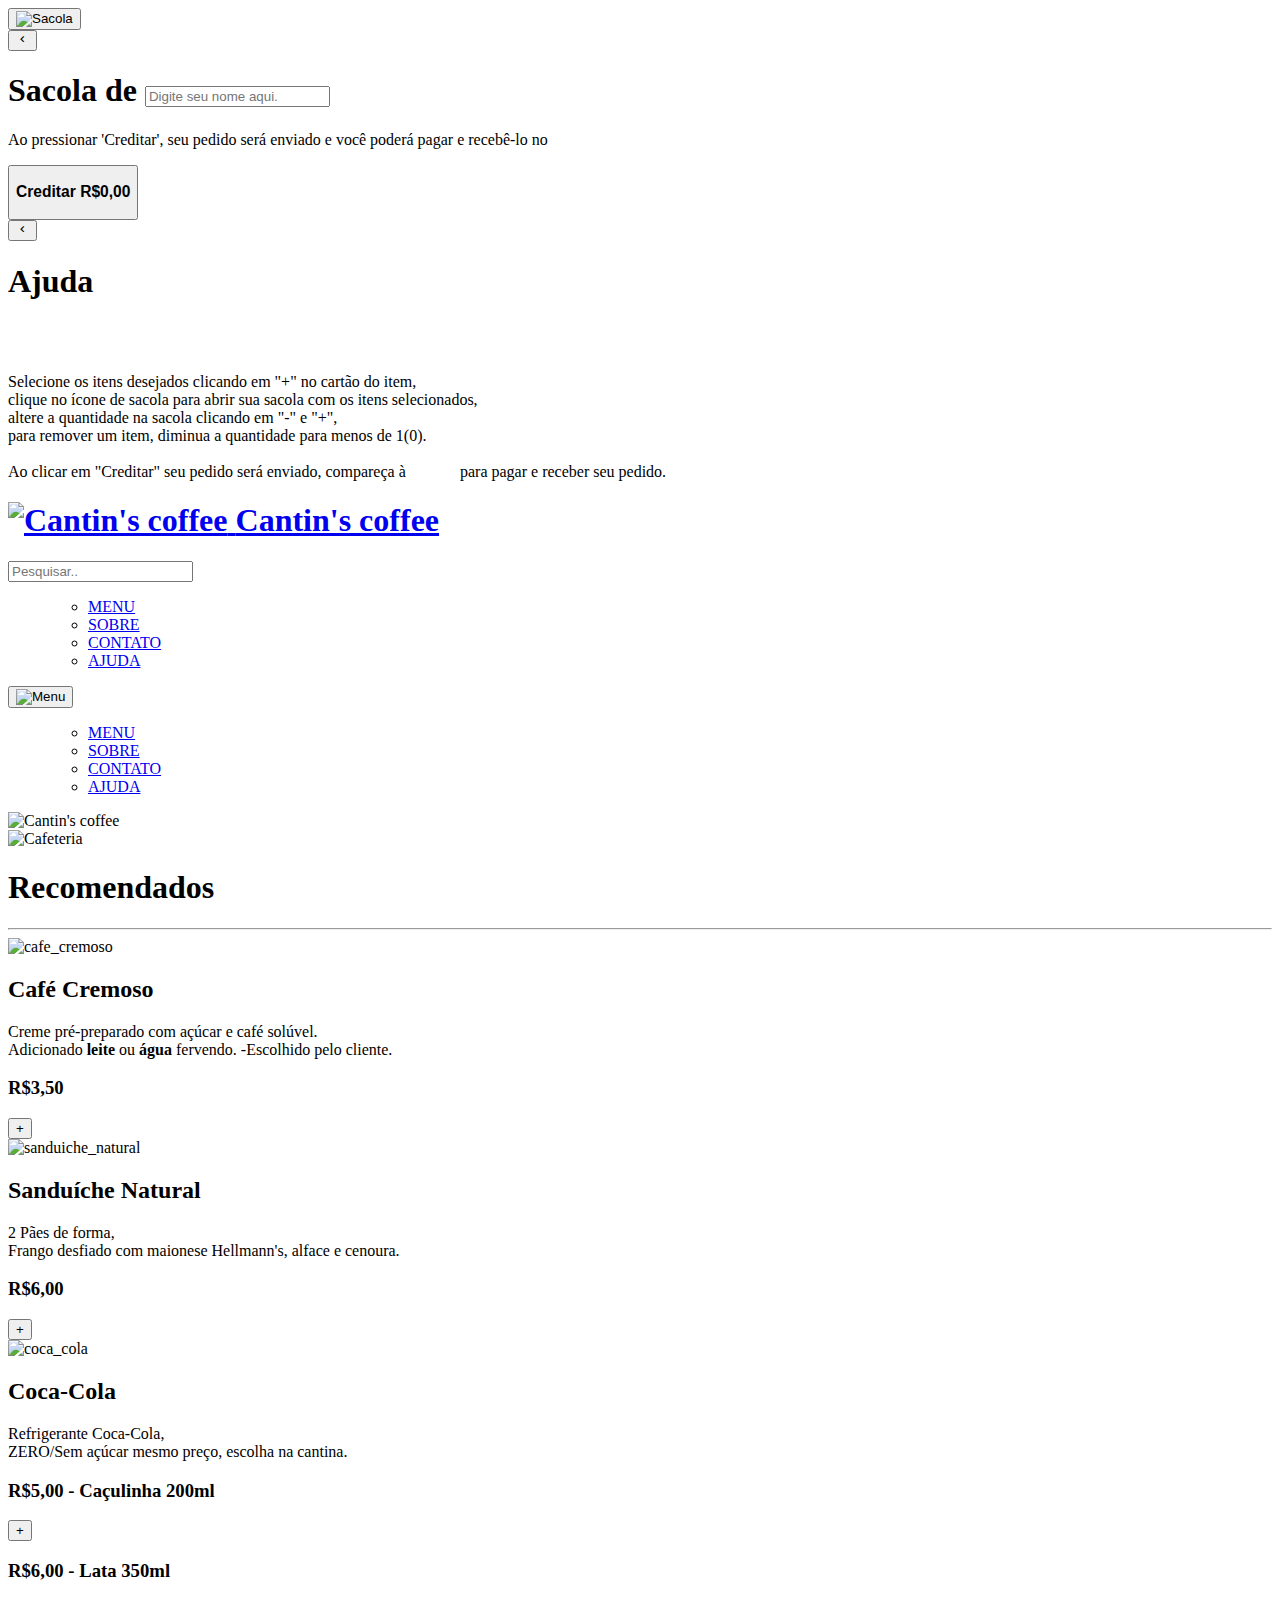
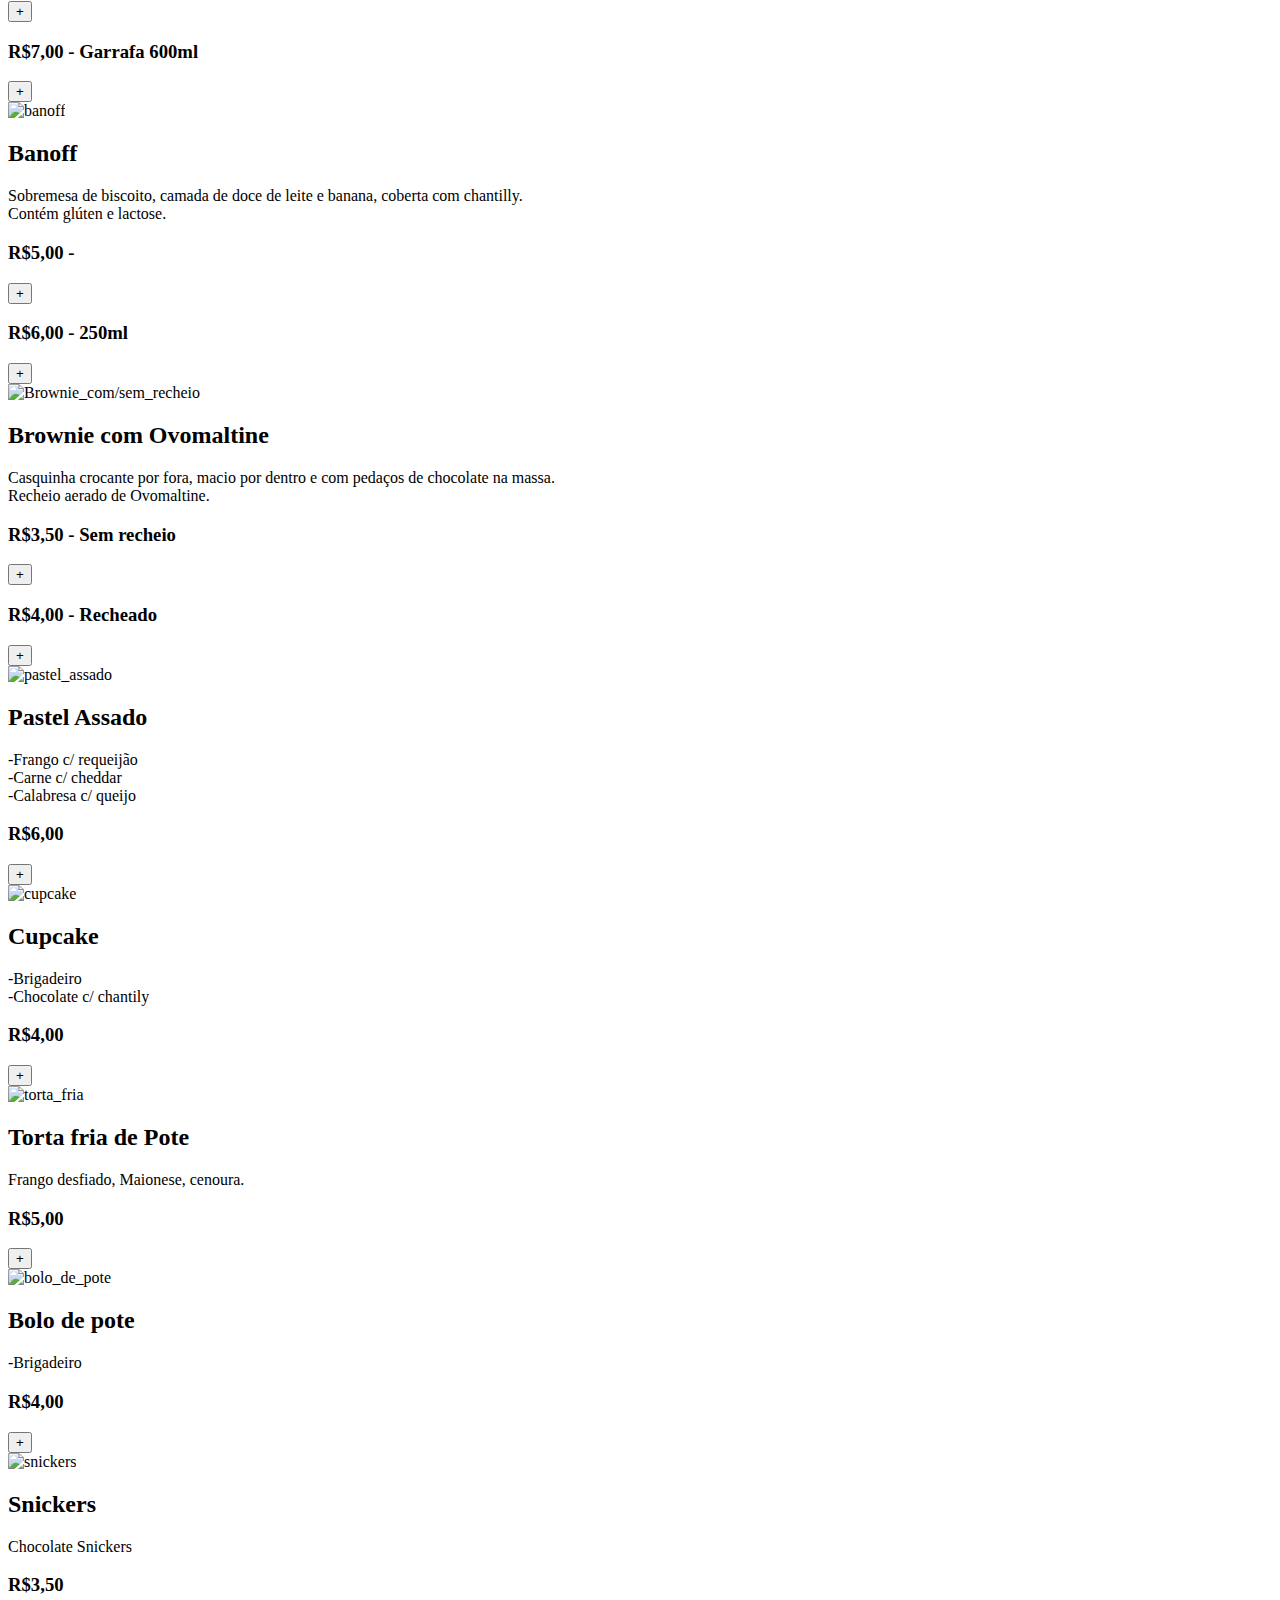
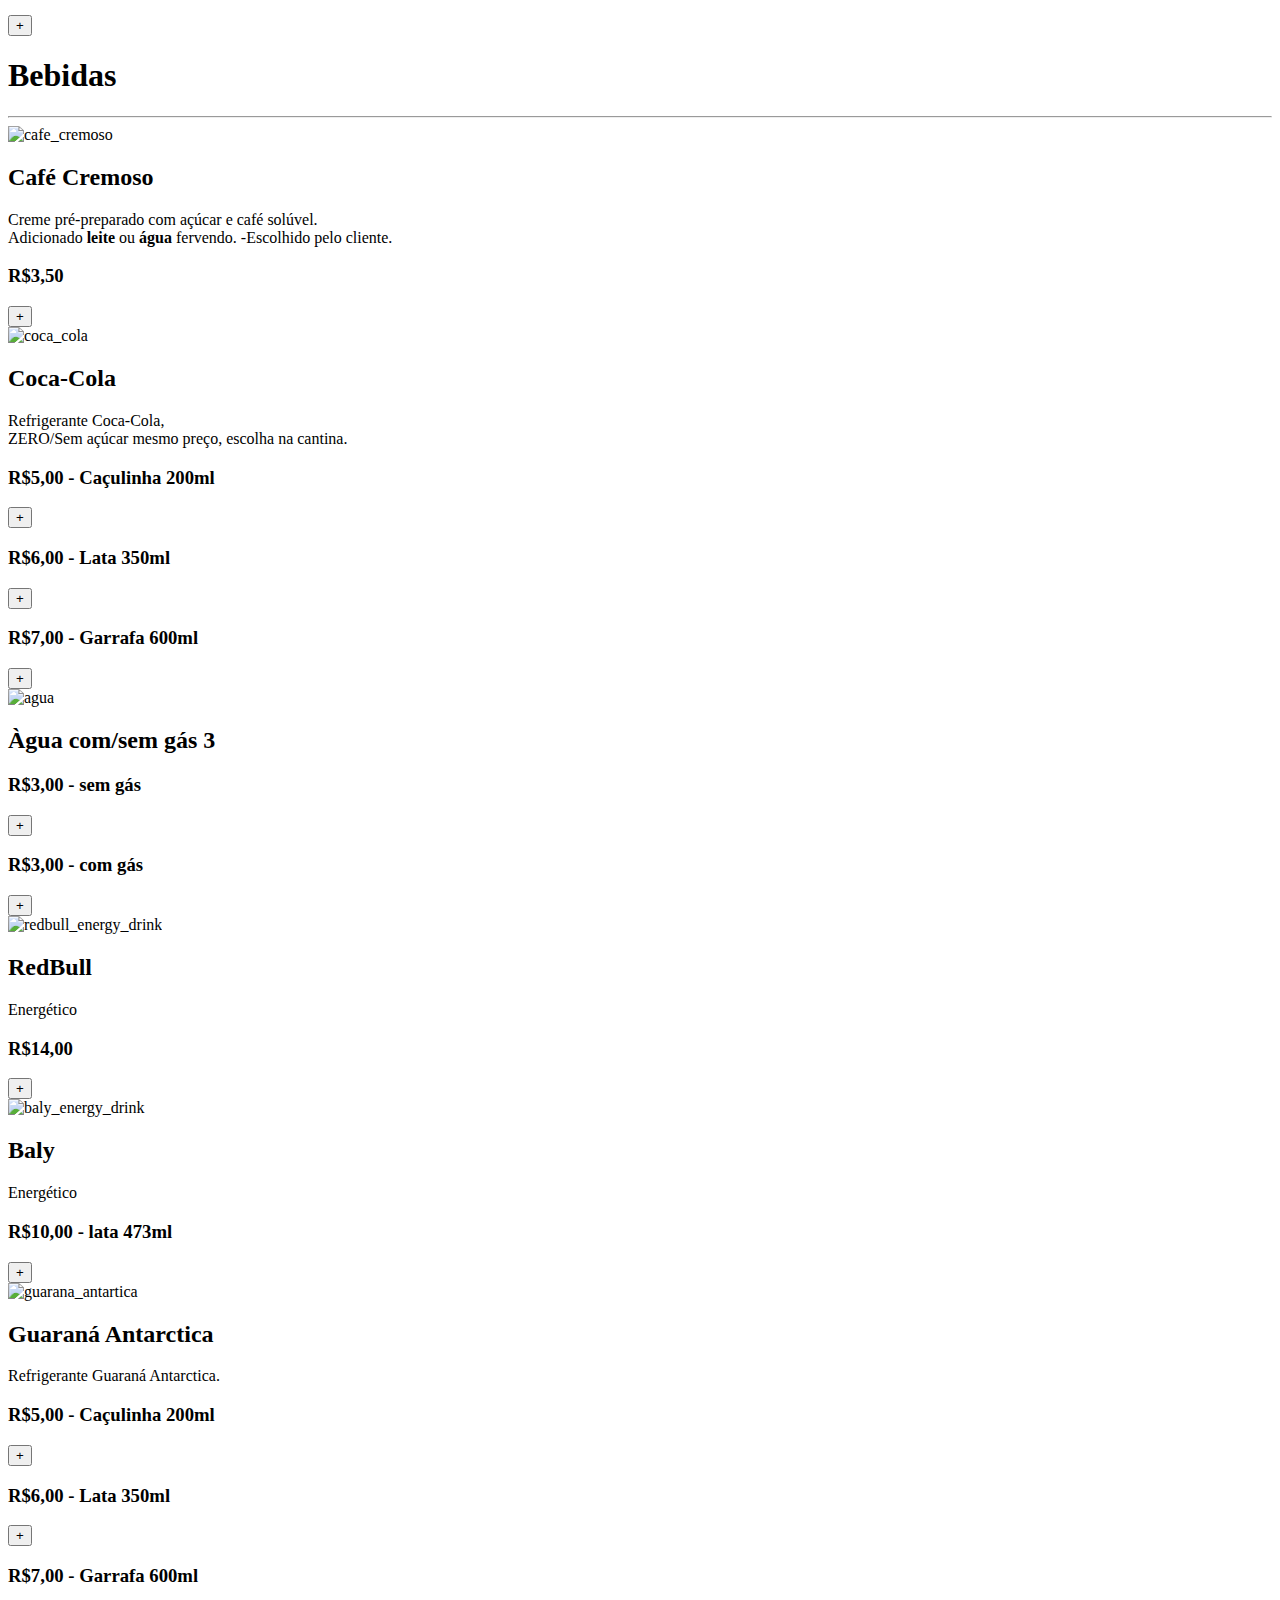
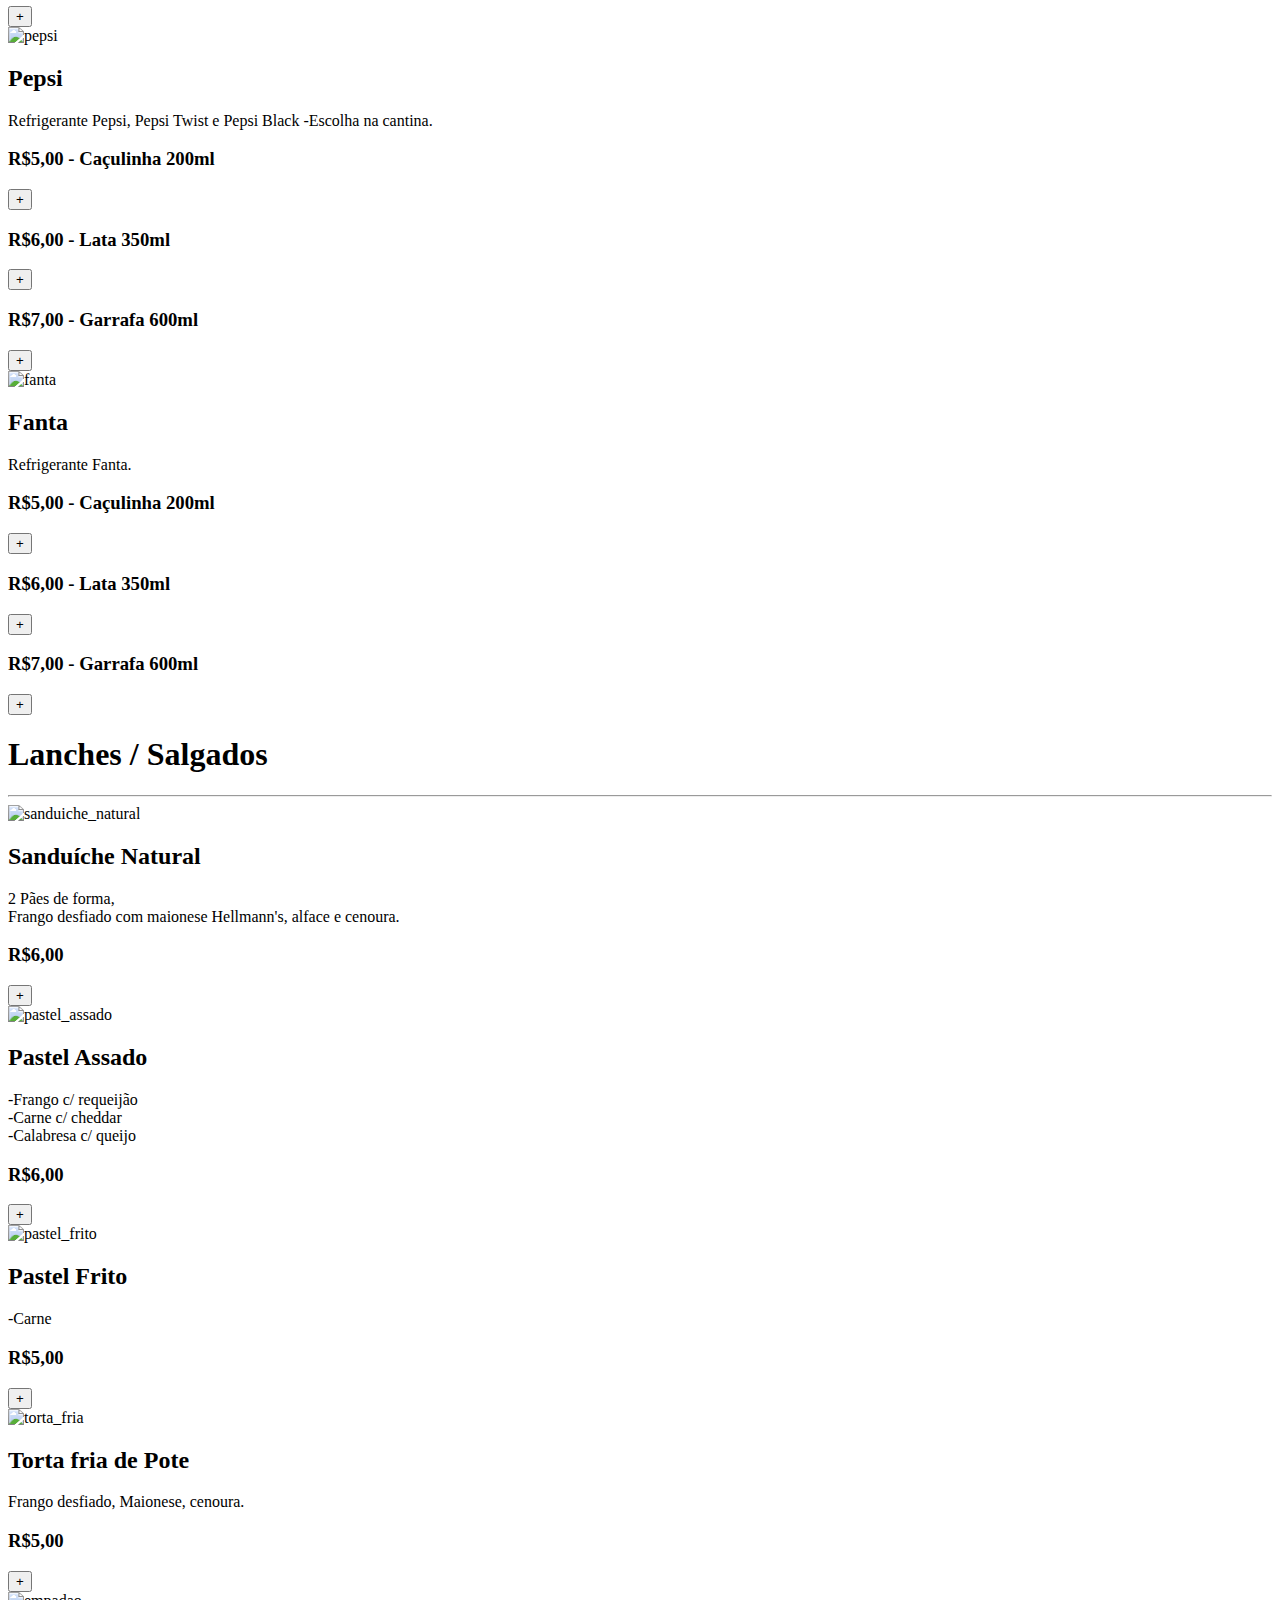
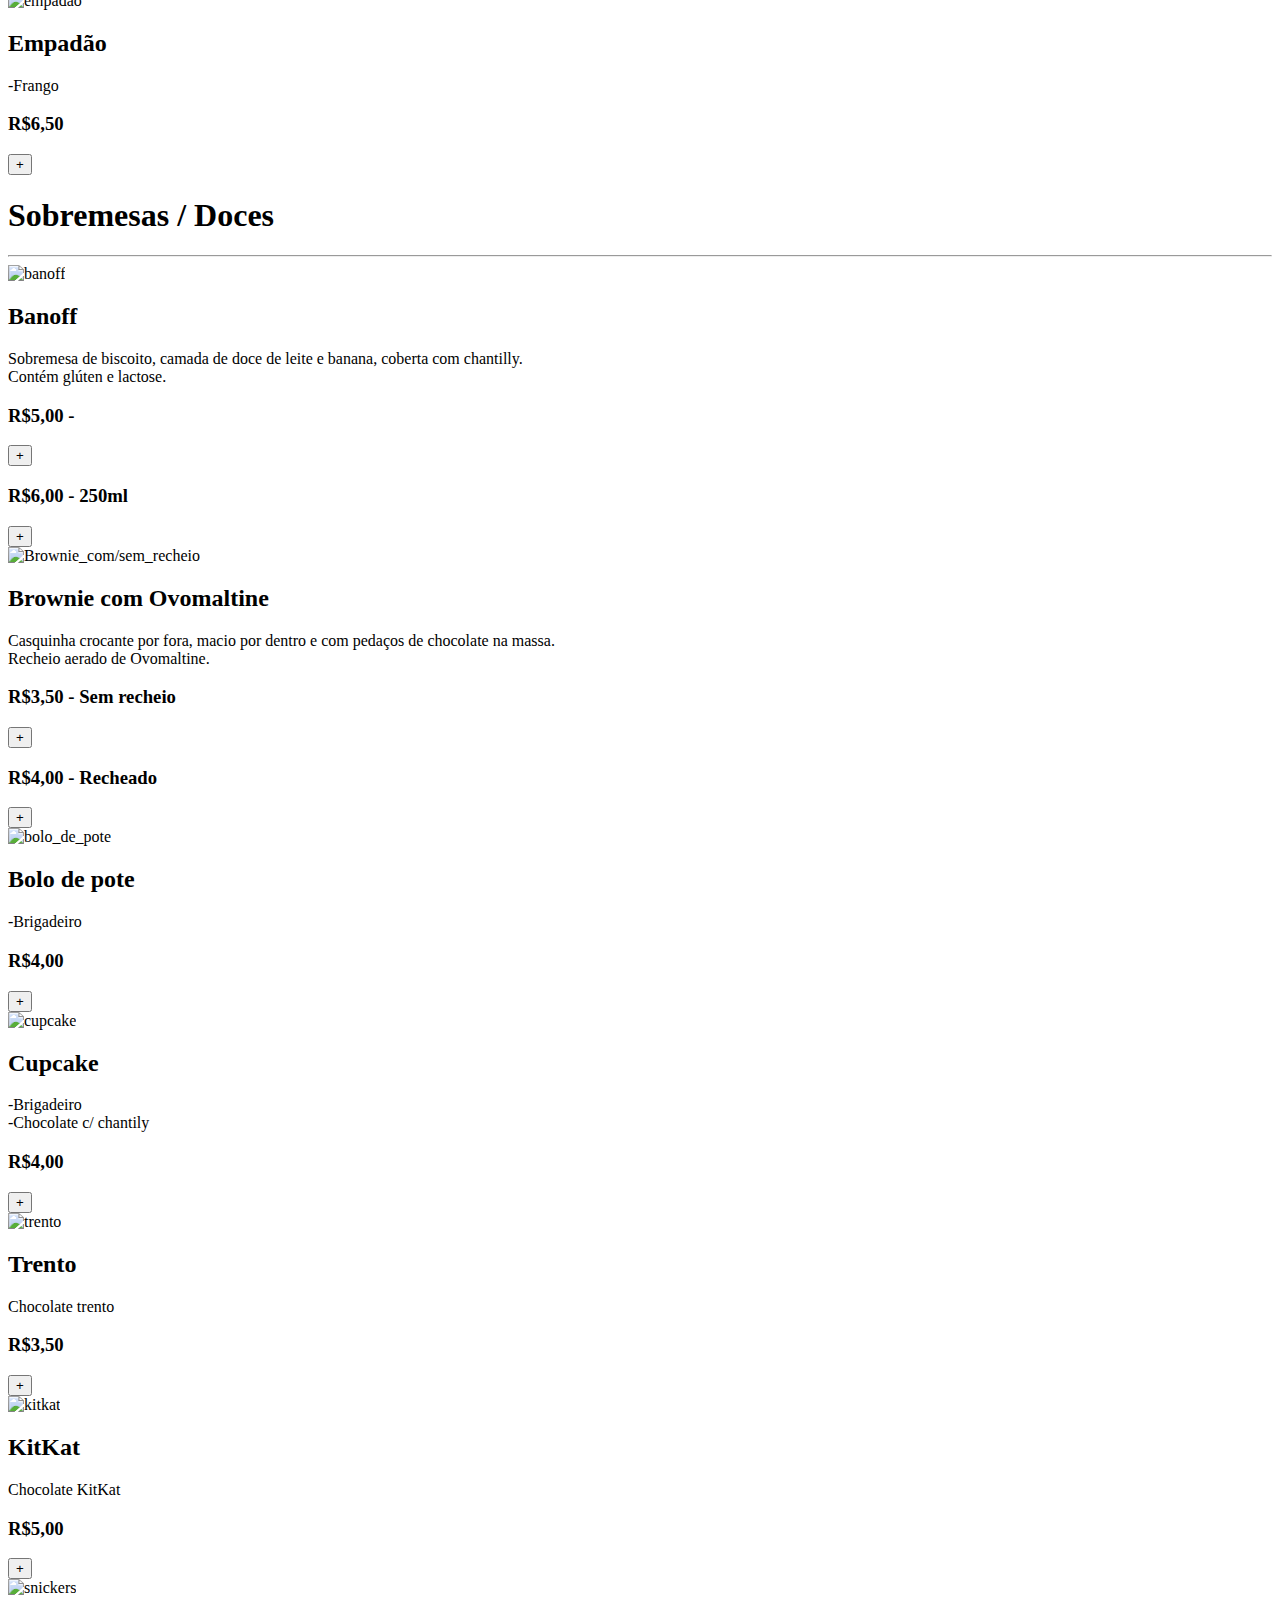
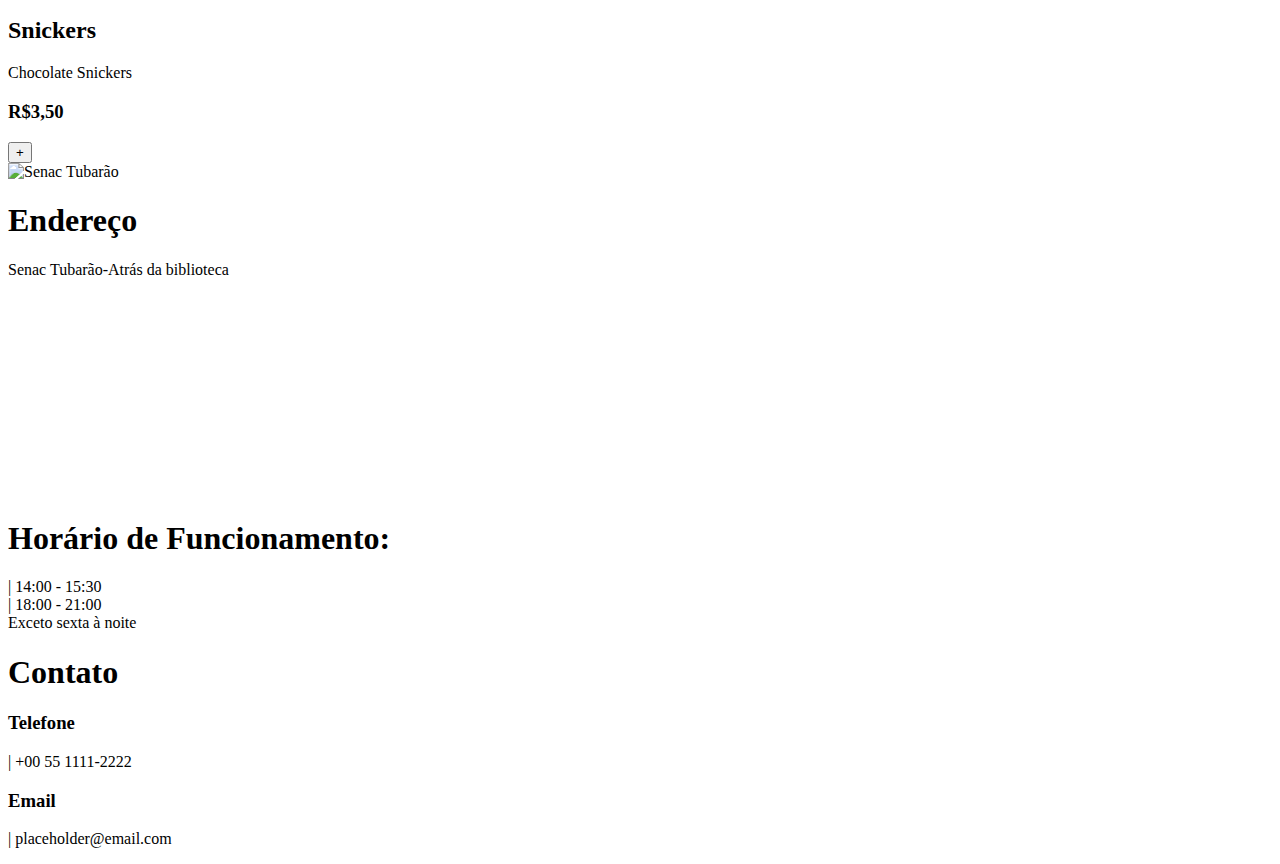
==== commit 115d8207: "Merge branch 'murilo'" ====
--- a/cantinscoffee/src/main/resources/templates/index.html
+++ b/cantinscoffee/src/main/resources/templates/index.html
@@ -1,6 +1,5 @@
 <!DOCTYPE html>
 <html lang="pt-br">
-    
 <head>
     <meta charset="UTF-8">
     <meta name="viewport" content="width=device-width, initial-scale=1.0">
@@ -20,72 +19,36 @@
         </div>
         <div class="pop-carrinho unblur">
             <div class="carrinho">
-                <div class="cabecalho-carrinho"> 
-                    <button onclick="sacolaShow()" title="Fechar Sacola"> 
+                <div class="cabecalho-pop-up"> 
+                    <button class="fechar-pop-up" onclick="sacolaShow()" title="Fechar Sacola"> 
                         <i class="bx bx-chevron-left"></i>
                     </button>
-                    <h2> Minha Sacola </h2>
+                    <h1> Sacola de <input type="text" name="cliente" id="cliente" placeholder="Digite seu nome aqui." class="input-cliente"> </h1>
                 </div>   
                 <ul>
-                    <li class="carrinho-item"> 
-                        <div class="imagem"> 
-                            <img src="images/sanduiche-natural.jpg" alt="Sanduiche Natural"> 
-                        </div>
-                        <div class="info"> 
-                            <h4> Sanduíche Natural </h4>
-                            <div class="detalhes">
-                                <p>2 Pães de forma, Frango desfiado com maionese Hellmann's, alface e cenoura.</p>
-                            </div>
-                            <div class="preco"> 
-                                <p>R$6,00</p>
-                                <div class="contador"> 
-                                    <i class="bx bx-minus"> </i>
-                                    <span id="quantidade">1</span>
-                                    <i class="bx bx-plus"></i>
-                                </div>
-                            </div>
-                        </div>
-                    </li>
-                    <li class="carrinho-item"> 
-                        <div class="imagem"> 
-                            <img src="images/sanduiche-natural.jpg" alt="Sanduiche Natural"> 
-                        </div>
-                        <div class="info"> 
-                            <h4> Sanduíche Natural </h4>
-                            <div class="detalhes">
-                                <p>2 Pães de forma, Frango desfiado com maionese Hellmann's, alface e cenoura.</p>
-                            </div>
-                            <div class="preco"> 
-                                <p>R$6,00</p>
-                                <div class="contador"> 
-                                    <i class="bx bx-minus"> </i>
-                                    <span id="quantidade">1</span>
-                                    <i class="bx bx-plus"></i>
-                                </div>
-                            </div>
-                        </div>
-                    </li>
-                    <li class="carrinho-item"> 
-                        <div class="imagem"> 
-                            <img src="images/sanduiche-natural.jpg" alt="Sanduiche Natural"> 
-                        </div>
-                        <div class="info"> 
-                            <h4> Sanduíche Natural </h4>
-                            <div class="detalhes">
-                                <p>2 Pães de forma, Frango desfiado com maionese Hellmann's, alface e cenoura.</p>
-                            </div>
-                            <div class="preco"> 
-                                <p>R$6,00</p>
-                                <div class="contador"> 
-                                    <i class="bx bx-minus"> </i>
-                                    <span id="quantidade">1</span>
-                                    <i class="bx bx-plus"></i>
-                                </div>
-                            </div>
-                        </div>
-                    </li>
+
                 </ul>
-                <button class="pagar" id="pagar"><h3>pagar R$6,00</h3></button>
+                <p>Ao pressionar 'Creditar', seu pedido será enviado e você poderá pagar e recebê-lo no <a href="#sobre" style="color: #fff;">local.</a></p>
+                <button class="finalizar" id="finalizar"><h3>Creditar R$<span class="carrinho-total">0,00</span></h3></button>
+            </div>
+        </div>
+    </div>
+    <div class="pop-up">
+        <div class="pop-ajuda unblur">
+            <div class="ajuda">
+                <div class="cabecalho-pop-up">
+                    <button class="fechar-pop-up" onclick="ajudaShow()" title="Fechar Ajuda"> 
+                        <i class="bx bx-chevron-left"></i>
+                    </button>
+                    <h1>Ajuda</h1>
+                </div>
+                <br><br>
+                <p>Selecione os itens desejados clicando em "+" no cartão do item,<br>
+                    clique no ícone de sacola para abrir sua sacola com os itens selecionados,<br>
+                    altere a quantidade na sacola clicando em "-" e "+",<br>
+                    para remover um item, diminua a quantidade para menos de 1(0).<br>
+                    <br>Ao clicar em "Creditar" seu pedido será enviado, compareça à <a href="#sobre" style="color: #fff;">cantina</a> para pagar e receber seu pedido.
+                </p>
             </div>
         </div>
     </div>
@@ -97,13 +60,13 @@
                     <span>Cantin's coffee</span>
                 </a>
             </h1>
-            <input type="search" placeholder="Pesquisar.." class="barra-pesquisa">
+            <input type="search" placeholder="Pesquisar.." class="barra-pesquisa" id="pesquisa">
             <menu>
                 <ul class="nav-list">
                     <li class="nav-item"><a href="#menu" class="nav-link">MENU</a></li>
                     <li class="nav-item"><a href="#sobre" class="nav-link">SOBRE</a></li>
                     <li class="nav-item"><a href="#faleconosco" class="nav-link">CONTATO</a></li>
-                    <li class="nav-item"><a href="#" class="nav-link">PERFIL</a></li>
+                    <li class="nav-item"><a href="#" class="nav-link" onclick="ajudaShow()">AJUDA</a></li>
                 </ul>
             </menu>
             <div class="mobile-menu-icon">
@@ -118,7 +81,7 @@
                     <li class="nav-item"><a href="#menu" class="nav-link">MENU</a></li>
                     <li class="nav-item"><a href="#sobre" class="nav-link">SOBRE</a></li>
                     <li class="nav-item"><a href="#faleconosco" class="nav-link">CONTATO</a></li>
-                    <li class="nav-item"><a href="#" class="nav-link">PERFIL</a></li>
+                    <li class="nav-item"><a href="#" class="nav-link" onclick="ajudaShow()">AJUDA</a></li>
                 </ul>
             </menu>
             <article id="banner" class="banner">
@@ -140,7 +103,7 @@
                                             <span class="overlay"></span>
                                             
                                             <div class="card-image">
-                                                <img src="images/cafe-cremoso.jpg" alt="café cremoso" class="card-img">
+                                                <img src="images/cafe-cremoso.jpg" alt="cafe_cremoso" class="card-img">
                                             </div>
                                         </div>
                                         <div class="card-content">
@@ -148,18 +111,20 @@
                                                 <h2 class="nome">Café Cremoso</h2>
                                                 <p class="descricao">Creme pré-preparado com açúcar e café solúvel.<br>Adicionado <strong>leite</strong> ou <strong>água</strong> fervendo. -Escolhido pelo cliente.</p>
                                             </div>
-                                            <div class="valor">
-                                                <h3 class="preco">R$3,50</h3>
-                                                <button id="cafe-cremoso" class="button" title="adicionar">+</button>
-                                            </div>
-                                        </div>
-                                    </div>
-                                    <div class="card swiper-slide">
-                                        <div class="image-content">
-                                            <span class="overlay"></span>
-                                            
-                                            <div class="card-image">
-                                                <img src="images/sanduiche-natural.jpg" alt="café cremoso" class="card-img">
+                                            <div class="valores">
+                                                <div class="valor">
+                                                    <h3 class="preco">R$<span class="menu-card-preco">3,50</span></h3>
+                                                    <button id="cafe-cremoso" class="add-button" title="adicionar">+</button>
+                                                </div>
+                                            </div>
+                                        </div>
+                                    </div>
+                                    <div class="card swiper-slide">
+                                        <div class="image-content">
+                                            <span class="overlay"></span>
+                                            
+                                            <div class="card-image">
+                                                <img src="images/sanduiche-natural.jpg" alt="sanduiche_natural" class="card-img">
                                             </div>
                                         </div>
                                         <div class="card-content">
@@ -167,18 +132,20 @@
                                                 <h2 class="nome">Sanduíche Natural</h2>
                                                 <p class="descricao">2 Pães de forma,<br>Frango desfiado com maionese Hellmann's, alface e cenoura.</p>
                                             </div>
-                                            <div class="valor">
-                                                <h3 class="preco">R$6,00</h3>
-                                                <button id="sanduiche-natural" class="button" title="adicionar">+</button>
-                                            </div>
-                                        </div>
-                                    </div>
-                                    <div class="card swiper-slide">
-                                        <div class="image-content">
-                                            <span class="overlay"></span>
-                                            
-                                            <div class="card-image">
-                                                <img src="images/coca-cola.PNG" alt="café cremoso" class="card-img">
+                                            <div class="valores">
+                                                <div class="valor">
+                                                    <h3 class="preco">R$<span class="menu-card-preco">6,00</span></h3>
+                                                    <button id="sanduiche-natural" class="add-button" title="adicionar">+</button>
+                                                </div>
+                                            </div>
+                                        </div>
+                                    </div>
+                                    <div class="card swiper-slide">
+                                        <div class="image-content">
+                                            <span class="overlay"></span>
+                                            
+                                            <div class="card-image">
+                                                <img src="images/coca-cola.PNG" alt="coca_cola" class="card-img">
                                             </div>
                                         </div>
                                         <div class="card-content">
@@ -186,26 +153,28 @@
                                                 <h2 class="nome">Coca-Cola</h2>
                                                 <p class="descricao">Refrigerante Coca-Cola,<br>ZERO/Sem açúcar mesmo preço, escolha na cantina.</p>
                                             </div>
-                                            <div class="valor">
-                                                <h3 class="preco">R$5,00 - Caçulinha 200ml</h3>
-                                                <button id="refri-caçula" class="button" title="adicionar">+</button>
-                                            </div>
-                                            <div class="valor">
-                                                <h3 class="preco">R$6,00 - Lata 350ml</h3>
-                                                <button id="refri-lata" class="button" title="adicionar">+</button>
-                                            </div>
-                                            <div class="valor">
-                                                <h3 class="preco">R$7,00 - Garrafa 600ml</h3>
-                                                <button id="refri-garrafa" class="button" title="adicionar">+</button>
-                                            </div>
-                                        </div>
-                                    </div>
-                                    <div class="card swiper-slide">
-                                        <div class="image-content">
-                                            <span class="overlay"></span>
-                                            
-                                            <div class="card-image">
-                                                <img src="images/banoff.jpg" alt="Banoff" class="card-img">
+                                            <div class="valores">
+                                                <div class="valor">
+                                                    <h3 class="preco">R$<span class="menu-card-preco">5,00</span> - <span class="menu-card-tipo">Caçulinha 200ml</span></h3>
+                                                    <button id="coca-cacula" class="add-button" title="adicionar">+</button>
+                                                </div>
+                                                <div class="valor">
+                                                    <h3 class="preco">R$<span class="menu-card-preco">6,00</span> - <span class="menu-card-tipo">Lata 350ml</span></h3>
+                                                    <button id="coca-lata" class="add-button" title="adicionar">+</button>
+                                                </div>
+                                                <div class="valor">
+                                                    <h3 class="preco">R$<span class="menu-card-preco">7,00</span> - <span class="menu-card-tipo">Garrafa 600ml</span></h3>
+                                                    <button id="coca-garrafa" class="add-button" title="adicionar">+</button>
+                                                </div>
+                                            </div>
+                                        </div>
+                                    </div>
+                                    <div class="card swiper-slide">
+                                        <div class="image-content">
+                                            <span class="overlay"></span>
+                                            
+                                            <div class="card-image">
+                                                <img src="images/banoff.jpg" alt="banoff" class="card-img">
                                             </div>
                                         </div>
                                         <div class="card-content">
@@ -213,22 +182,24 @@
                                                 <h2 class="nome">Banoff</h2>
                                                 <p class="descricao">Sobremesa de biscoito, camada de doce de leite e banana, coberta com chantilly.<br>Contém glúten e lactose.</p>
                                             </div>
-                                            <div class="valor">
-                                                <h3 class="preco">R$5,00</h3>
-                                                <button id="banoff5" class="button" title="adicionar">+</button>
-                                            </div>
-                                            <div class="valor">
-                                                <h3 class="preco">R$6,00 - 250ml</h3>
-                                                <button id="banoff6" class="button" title="adicionar">+</button>
-                                            </div>
-                                        </div>
-                                    </div>
-                                    <div class="card swiper-slide">
-                                        <div class="image-content">
-                                            <span class="overlay"></span>
-                                            
-                                            <div class="card-image">
-                                                <img src="images/brownie.PNG" alt="Brownie com/sem recheio" class="card-img">
+                                            <div class="valores">
+                                                <div class="valor">
+                                                    <h3 class="preco">R$<span class="menu-card-preco">5,00</span> - <span class="menu-card-tipo"></span></h3>
+                                                    <button id="banoffP" class="add-button" title="adicionar">+</button>
+                                                </div>
+                                                <div class="valor">
+                                                    <h3 class="preco">R$<span class="menu-card-preco">6,00</span> - <span class="menu-card-tipo">250ml</span></h3>
+                                                    <button id="banoffM" class="add-button" title="adicionar">+</button>
+                                                </div>
+                                            </div>
+                                        </div>
+                                    </div>
+                                    <div class="card swiper-slide">
+                                        <div class="image-content">
+                                            <span class="overlay"></span>
+                                            
+                                            <div class="card-image">
+                                                <img src="images/brownie.PNG" alt="Brownie_com/sem_recheio" class="card-img">
                                             </div>
                                         </div>
                                         <div class="card-content">
@@ -236,22 +207,24 @@
                                                 <h2 class="nome">Brownie com Ovomaltine</h2>
                                                 <p class="descricao">Casquinha crocante por fora, macio por dentro e com pedaços de chocolate na massa.<br>Recheio aerado de Ovomaltine.</p>
                                             </div>
-                                            <div class="valor">
-                                                <h3 class="preco">R$3,50 - Sem recheio</h3>
-                                                <button id="brownie" class="button" title="adicionar">+</button>
-                                            </div>
-                                            <div class="valor">
-                                                <h3 class="preco">R$4,00 - Recheado</h3>
-                                                <button id="brownie-recheado" class="button" title="adicionar">+</button>
-                                            </div>
-                                        </div>
-                                    </div>
-                                    <div class="card swiper-slide">
-                                        <div class="image-content">
-                                            <span class="overlay"></span>
-                                            
-                                            <div class="card-image">
-                                                <img src="images/pastel-assado.png" alt="Pastel Assado" class="card-img">
+                                            <div class="valores">
+                                                <div class="valor">
+                                                    <h3 class="preco">R$<span class="menu-card-preco">3,50</span> - <span class="menu-card-tipo">Sem recheio</span></h3>
+                                                    <button id="brownie-sem-recheio" class="add-button" title="adicionar">+</button>
+                                                </div>
+                                                <div class="valor">
+                                                    <h3 class="preco">R$<span class="menu-card-preco">4,00</span> - <span class="menu-card-tipo">Recheado</span></h3>
+                                                    <button id="brownie-recheado" class="add-button" title="adicionar">+</button>
+                                                </div>
+                                            </div>
+                                        </div>
+                                    </div>
+                                    <div class="card swiper-slide">
+                                        <div class="image-content">
+                                            <span class="overlay"></span>
+                                            
+                                            <div class="card-image">
+                                                <img src="images/pastel-assado.png" alt="pastel_assado" class="card-img">
                                             </div>
                                         </div>
                                         <div class="card-content">
@@ -259,85 +232,95 @@
                                                 <h2 class="nome">Pastel Assado</h2>
                                                 <p class="descricao">-Frango c/ requeijão<br>-Carne c/ cheddar<br>-Calabresa c/ queijo</p>
                                             </div>
-                                            <div class="valor">
-                                                <h3 class="preco">R$6,00</h3>
-                                                <button id="pastel-assado" class="button" title="adicionar">+</button>
-                                            </div>
-                                        </div>
-                                    </div>
-                                    <div class="card swiper-slide">
-                                        <div class="image-content">
-                                            <span class="overlay"></span>
-                                            
-                                            <div class="card-image">
-                                                <img src="images/pastel-frito.png" alt="Pastel Frito" class="card-img">
-                                            </div>
-                                        </div>
-                                        <div class="card-content">
-                                            <div class="produto">
-                                                <h2 class="nome">Pastel Frito</h2>
-                                                <p class="descricao">-Carne</p>
-                                            </div>
-                                            <div class="valor">
-                                                <h3 class="preco">R$5,00</h3>
-                                                <button id="pastel-frito" class="button" title="adicionar">+</button>
-                                            </div>
-                                        </div>
-                                    </div>
-                                    <div class="card swiper-slide">
-                                        <div class="image-content">
-                                            <span class="overlay"></span>
-                                            
-                                            <div class="card-image">
-                                                <img src="images/cafe-cremoso.jpg" alt="café cremoso" class="card-img">
-                                            </div>
-                                        </div>
-                                        <div class="card-content">
-                                            <div class="produto">
-                                                <h2 class="nome">Café Cremoso</h2>
-                                                <p class="descricao">Creme pré-preparado com açúcar e café solúvel.<br>Adicionado <strong>leite</strong> ou <strong>água</strong> fervendo. -Escolhido pelo cliente.</p>
-                                            </div>
-                                            <div class="valor">
-                                                <h3 class="preco">R$3,50</h3>
-                                                <button class="button" title="adicionar">+</button>
-                                            </div>
-                                        </div>
-                                    </div>
-                                    <div class="card swiper-slide">
-                                        <div class="image-content">
-                                            <span class="overlay"></span>
-                                            
-                                            <div class="card-image">
-                                                <img src="images/cafe-cremoso.jpg" alt="café cremoso" class="card-img">
-                                            </div>
-                                        </div>
-                                        <div class="card-content">
-                                            <div class="produto">
-                                                <h2 class="nome">Café Cremoso</h2>
-                                                <p class="descricao">Creme pré-preparado com açúcar e café solúvel.<br>Adicionado <strong>leite</strong> ou <strong>água</strong> fervendo. -Escolhido pelo cliente.</p>
-                                            </div>
-                                            <div class="valor">
-                                                <h3 class="preco">R$3,50</h3>
-                                                <button class="button" title="adicionar">+</button>
-                                            </div>
-                                        </div>
-                                    </div>
-                                    <div class="card swiper-slide">
-                                        <div class="image-content">
-                                            <span class="overlay"></span>
-                                            
-                                            <div class="card-image">
-                                                <img src="images/cafe-cremoso.jpg" alt="café cremoso" class="card-img">
-                                            </div>
-                                        </div>
-                                        <div class="card-content">
-                                            <div class="produto">
-                                                <h2 class="nome">Café Cremoso</h2>
-                                                <p class="descricao">Creme pré-preparado com açúcar e café solúvel.<br>Adicionado <strong>leite</strong> ou <strong>água</strong> fervendo. -Escolhido pelo cliente.</p>
-                                            </div>
-                                            <div class="valor">
-                                                <h3 class="preco">R$3,50</h3>
-                                                <button class="button" title="adicionar">+</button>
+                                            <div class="valores">
+                                                <div class="valor">
+                                                    <h3 class="preco">R$<span class="menu-card-preco">6,00</span></h3>
+                                                    <button id="pastel-assado" class="add-button" title="adicionar">+</button>
+                                                </div>
+                                            </div>
+                                        </div>
+                                    </div>
+                                    <div class="card swiper-slide">
+                                        <div class="image-content">
+                                            <span class="overlay"></span>
+                                            
+                                            <div class="card-image">
+                                                <img src="images/cupcake.jpg" alt="cupcake" class="card-img">
+                                            </div>
+                                        </div>
+                                        <div class="card-content">
+                                            <div class="produto">
+                                                <h2 class="nome">Cupcake</h2>
+                                                <p class="descricao">-Brigadeiro<br>-Chocolate c/ chantily</p>
+                                            </div>
+                                            <div class="valores">
+                                                <div class="valor">
+                                                    <h3 class="preco">R$<span class="menu-card-preco">4,00</span></h3>
+                                                    <button id="cupcake" class="add-button" title="adicionar">+</button>
+                                                </div>
+                                            </div>
+                                        </div>
+                                    </div>
+                                    <div class="card swiper-slide">
+                                        <div class="image-content">
+                                            <span class="overlay"></span>
+                                            
+                                            <div class="card-image">
+                                                <img src="images/torta-fria.jpg" alt="torta_fria" class="card-img">
+                                            </div>
+                                        </div>
+                                        <div class="card-content">
+                                            <div class="produto">
+                                                <h2 class="nome">Torta fria de Pote</h2>
+                                                <p class="descricao">Frango desfiado, Maionese, cenoura.</p>
+                                            </div>
+                                            <div class="valores">
+                                                <div class="valor">
+                                                    <h3 class="preco">R$<span class="menu-card-preco">5,00</span></h3>
+                                                    <button id="torta-fria" class="add-button" title="adicionar">+</button>
+                                                </div>
+                                            </div>
+                                        </div>
+                                    </div>
+                                    <div class="card swiper-slide">
+                                        <div class="image-content">
+                                            <span class="overlay"></span>
+                                            
+                                            <div class="card-image">
+                                                <img src="images/bolo-pote.jpg" alt="bolo_de_pote" class="card-img">
+                                            </div>
+                                        </div>
+                                        <div class="card-content">
+                                            <div class="produto">
+                                                <h2 class="nome">Bolo de pote</h2>
+                                                <p class="descricao">-Brigadeiro<br></p>
+                                            </div>
+                                            <div class="valores">
+                                                <div class="valor">
+                                                    <h3 class="preco">R$<span class="menu-card-preco">4,00</span></h3>
+                                                    <button id="bolo-de-pote" class="add-button" title="adicionar">+</button>
+                                                </div>
+                                            </div>
+                                        </div>
+                                    </div>
+                                    <div class="card swiper-slide">
+                                        <div class="image-content">
+                                            <span class="overlay"></span>
+                                            
+                                            <div class="card-image">
+                                                <img src="images/snickers.png" alt="snickers" class="card-img">
+                                            </div>
+                                        </div>
+                                        <div class="card-content">
+                                            <div class="produto">
+                                                <h2 class="nome">Snickers</h2>
+                                                <p class="descricao">Chocolate Snickers</p>
+                                            </div>
+                                            <div class="valores">
+                                                <div class="valor">
+                                                    <h3 class="preco">R$<span class="menu-card-preco">3,50</span></h3>
+                                                    <button id="snickers" class="add-button" title="adicionar">+</button>
+                                                </div>
                                             </div>
                                         </div>
                                     </div>
@@ -360,7 +343,7 @@
                                             <span class="overlay"></span>
                                             
                                             <div class="card-image">
-                                                <img src="images/cafe-cremoso.jpg" alt="café cremoso" class="card-img">
+                                                <img src="images/cafe-cremoso.jpg" alt="cafe_cremoso" class="card-img">
                                             </div>
                                         </div>
                                         <div class="card-content">
@@ -368,18 +351,20 @@
                                                 <h2 class="nome">Café Cremoso</h2>
                                                 <p class="descricao">Creme pré-preparado com açúcar e café solúvel.<br>Adicionado <strong>leite</strong> ou <strong>água</strong> fervendo. -Escolhido pelo cliente.</p>
                                             </div>
-                                            <div class="valor">
-                                                <h3 class="preco">R$3,50</h3>
-                                                <button id="cafe-cremoso" class="button" title="adicionar">+</button>
-                                            </div>
-                                        </div>
-                                    </div>
-                                    <div class="card swiper-slide">
-                                        <div class="image-content">
-                                            <span class="overlay"></span>
-                                            
-                                            <div class="card-image">
-                                                <img src="images/coca-cola.PNG" alt="Coca-Cola - Lata/Garrafa/Caçulinha" class="card-img">
+                                            <div class="valores">
+                                                <div class="valor">
+                                                    <h3 class="preco">R$<span class="menu-card-preco">3,50</span></h3>
+                                                    <button id="cafe-cremoso" class="add-button" title="adicionar">+</button>
+                                                </div>
+                                            </div>
+                                        </div>
+                                    </div>
+                                    <div class="card swiper-slide">
+                                        <div class="image-content">
+                                            <span class="overlay"></span>
+                                            
+                                            <div class="card-image">
+                                                <img src="images/coca-cola.PNG" alt="coca_cola" class="card-img">
                                             </div>
                                         </div>
                                         <div class="card-content">
@@ -387,169 +372,173 @@
                                                 <h2 class="nome">Coca-Cola</h2>
                                                 <p class="descricao">Refrigerante Coca-Cola,<br>ZERO/Sem açúcar mesmo preço, escolha na cantina.</p>
                                             </div>
-                                            <div class="valor">
-                                                <h3 class="preco">R$5,00 - Caçulinha 200ml</h3>
-                                                <button id="refri-caçula" class="button" title="adicionar">+</button>
-                                            </div>
-                                            <div class="valor">
-                                                <h3 class="preco">R$6,00 - Lata 350ml</h3>
-                                                <button id="refri-lata" class="button" title="adicionar">+</button>
-                                            </div>
-                                            <div class="valor">
-                                                <h3 class="preco">R$7,00 - Garrafa 600ml</h3>
-                                                <button id="refri-garrafa" class="button" title="adicionar">+</button>
-                                            </div>
-                                        </div>
-                                    </div>
-                                    <div class="card swiper-slide">
-                                        <div class="image-content">
-                                            <span class="overlay"></span>
-                                            
-                                            <div class="card-image">
-                                                <img src="images/cafe-cremoso.jpg" alt="café cremoso" class="card-img">
-                                            </div>
-                                        </div>
-                                        <div class="card-content">
-                                            <div class="produto">
-                                                <h2 class="nome">Café Cremoso</h2>
-                                                <p class="descricao">Creme pré-preparado com açúcar e café solúvel.<br>Adicionado <strong>leite</strong> ou <strong>água</strong> fervendo. -Escolhido pelo cliente.</p>
-                                            </div>
-                                            <div class="valor">
-                                                <h3 class="preco">R$3,50</h3>
-                                                <button class="button" title="adicionar">+</button>
-                                            </div>
-                                        </div>
-                                    </div>
-                                    <div class="card swiper-slide">
-                                        <div class="image-content">
-                                            <span class="overlay"></span>
-                                            
-                                            <div class="card-image">
-                                                <img src="images/cafe-cremoso.jpg" alt="café cremoso" class="card-img">
-                                            </div>
-                                        </div>
-                                        <div class="card-content">
-                                            <div class="produto">
-                                                <h2 class="nome">Café Cremoso</h2>
-                                                <p class="descricao">Creme pré-preparado com açúcar e café solúvel.<br>Adicionado <strong>leite</strong> ou <strong>água</strong> fervendo. -Escolhido pelo cliente.</p>
-                                            </div>
-                                            <div class="valor">
-                                                <h3 class="preco">R$3,50</h3>
-                                                <button class="button" title="adicionar">+</button>
-                                            </div>
-                                        </div>
-                                    </div>
-                                    <div class="card swiper-slide">
-                                        <div class="image-content">
-                                            <span class="overlay"></span>
-                                            
-                                            <div class="card-image">
-                                                <img src="images/cafe-cremoso.jpg" alt="café cremoso" class="card-img">
-                                            </div>
-                                        </div>
-                                        <div class="card-content">
-                                            <div class="produto">
-                                                <h2 class="nome">Café Cremoso</h2>
-                                                <p class="descricao">Creme pré-preparado com açúcar e café solúvel.<br>Adicionado <strong>leite</strong> ou <strong>água</strong> fervendo. -Escolhido pelo cliente.</p>
-                                            </div>
-                                            <div class="valor">
-                                                <h3 class="preco">R$3,50</h3>
-                                                <button class="button" title="adicionar">+</button>
-                                            </div>
-                                        </div>
-                                    </div>
-                                    <div class="card swiper-slide">
-                                        <div class="image-content">
-                                            <span class="overlay"></span>
-                                            
-                                            <div class="card-image">
-                                                <img src="images/cafe-cremoso.jpg" alt="café cremoso" class="card-img">
-                                            </div>
-                                        </div>
-                                        <div class="card-content">
-                                            <div class="produto">
-                                                <h2 class="nome">Café Cremoso</h2>
-                                                <p class="descricao">Creme pré-preparado com açúcar e café solúvel.<br>Adicionado <strong>leite</strong> ou <strong>água</strong> fervendo. -Escolhido pelo cliente.</p>
-                                            </div>
-                                            <div class="valor">
-                                                <h3 class="preco">R$3,50</h3>
-                                                <button class="button" title="adicionar">+</button>
-                                            </div>
-                                        </div>
-                                    </div>
-                                    <div class="card swiper-slide">
-                                        <div class="image-content">
-                                            <span class="overlay"></span>
-                                            
-                                            <div class="card-image">
-                                                <img src="images/cafe-cremoso.jpg" alt="café cremoso" class="card-img">
-                                            </div>
-                                        </div>
-                                        <div class="card-content">
-                                            <div class="produto">
-                                                <h2 class="nome">Café Cremoso</h2>
-                                                <p class="descricao">Creme pré-preparado com açúcar e café solúvel.<br>Adicionado <strong>leite</strong> ou <strong>água</strong> fervendo. -Escolhido pelo cliente.</p>
-                                            </div>
-                                            <div class="valor">
-                                                <h3 class="preco">R$3,50</h3>
-                                                <button class="button" title="adicionar">+</button>
-                                            </div>
-                                        </div>
-                                    </div>
-                                    <div class="card swiper-slide">
-                                        <div class="image-content">
-                                            <span class="overlay"></span>
-                                            
-                                            <div class="card-image">
-                                                <img src="images/cafe-cremoso.jpg" alt="café cremoso" class="card-img">
-                                            </div>
-                                        </div>
-                                        <div class="card-content">
-                                            <div class="produto">
-                                                <h2 class="nome">Café Cremoso</h2>
-                                                <p class="descricao">Creme pré-preparado com açúcar e café solúvel.<br>Adicionado <strong>leite</strong> ou <strong>água</strong> fervendo. -Escolhido pelo cliente.</p>
-                                            </div>
-                                            <div class="valor">
-                                                <h3 class="preco">R$3,50</h3>
-                                                <button class="button" title="adicionar">+</button>
-                                            </div>
-                                        </div>
-                                    </div>
-                                    <div class="card swiper-slide">
-                                        <div class="image-content">
-                                            <span class="overlay"></span>
-                                            
-                                            <div class="card-image">
-                                                <img src="images/cafe-cremoso.jpg" alt="café cremoso" class="card-img">
-                                            </div>
-                                        </div>
-                                        <div class="card-content">
-                                            <div class="produto">
-                                                <h2 class="nome">Café Cremoso</h2>
-                                                <p class="descricao">Creme pré-preparado com açúcar e café solúvel.<br>Adicionado <strong>leite</strong> ou <strong>água</strong> fervendo. -Escolhido pelo cliente.</p>
-                                            </div>
-                                            <div class="valor">
-                                                <h3 class="preco">R$3,50</h3>
-                                                <button class="button" title="adicionar">+</button>
-                                            </div>
-                                        </div>
-                                    </div>
-                                    <div class="card swiper-slide">
-                                        <div class="image-content">
-                                            <span class="overlay"></span>
-                                            
-                                            <div class="card-image">
-                                                <img src="images/cafe-cremoso.jpg" alt="café cremoso" class="card-img">
-                                            </div>
-                                        </div>
-                                        <div class="card-content">
-                                            <div class="produto">
-                                                <h2 class="nome">Café Cremoso</h2>
-                                                <p class="descricao">Creme pré-preparado com açúcar e café solúvel.<br>Adicionado <strong>leite</strong> ou <strong>água</strong> fervendo. -Escolhido pelo cliente.</p>
-                                            </div>
-                                            <div class="valor">
-                                                <h3 class="preco">R$3,50</h3>
-                                                <button class="button" title="adicionar">+</button>
+                                            <div class="valores">
+                                                <div class="valor">
+                                                    <h3 class="preco">R$<span class="menu-card-preco">5,00</span> - <span class="menu-card-tipo">Caçulinha 200ml</span></h3>
+                                                    <button id="coca-cacula" class="add-button" title="adicionar">+</button>
+                                                </div>
+                                                <div class="valor">
+                                                    <h3 class="preco">R$<span class="menu-card-preco">6,00</span> - <span class="menu-card-tipo">Lata 350ml</span></h3>
+                                                    <button id="coca-lata" class="add-button" title="adicionar">+</button>
+                                                </div>
+                                                <div class="valor">
+                                                    <h3 class="preco">R$<span class="menu-card-preco">7,00</span> - <span class="menu-card-tipo">Garrafa 600ml</span></h3>
+                                                    <button id="coca-garrafa" class="add-button" title="adicionar">+</button>
+                                                </div>
+                                            </div>
+                                        </div>
+                                    </div>
+                                    <div class="card swiper-slide">
+                                        <div class="image-content">
+                                            <span class="overlay"></span>
+                                            
+                                            <div class="card-image">
+                                                <img src="images/agua.png" alt="agua" class="card-img">
+                                            </div>
+                                        </div>
+                                        <div class="card-content">
+                                            <div class="produto">
+                                                <h2 class="nome">Àgua com/sem gás 3</h2>
+                                                <p class="descricao"></p>
+                                            </div>
+                                            <div class="valores">
+                                                <div class="valor">
+                                                    <h3 class="preco">R$<span class="menu-card-preco">3,00</span> - <span class="menu-card-tipo">sem gás</span></h3>
+                                                    <button id="agua-sem-gas" class="add-button" title="adicionar">+</button>
+                                                </div>
+                                                <div class="valor">
+                                                    <h3 class="preco">R$<span class="menu-card-preco">3,00</span> - <span class="menu-card-tipo">com gás</span></h3>
+                                                    <button id="agua-com-gas" class="add-button" title="adicionar">+</button>
+                                                </div>
+                                            </div>
+                                        </div>
+                                    </div>
+                                    <div class="card swiper-slide">
+                                        <div class="image-content">
+                                            <span class="overlay"></span>
+                                            
+                                            <div class="card-image">
+                                                <img src="images/redbull.jpg" alt="redbull_energy_drink" class="card-img">
+                                            </div>
+                                        </div>
+                                        <div class="card-content">
+                                            <div class="produto">
+                                                <h2 class="nome">RedBull</h2>
+                                                <p class="descricao">Energético</p>
+                                            </div>
+                                            <div class="valores">
+                                                <div class="valor">
+                                                    <h3 class="preco">R$<span class="menu-card-preco">14,00</span></h3>
+                                                    <button id="redbull" class="add-button" title="adicionar">+</button>
+                                                </div>
+                                            </div>
+                                        </div>
+                                    </div>
+                                    <div class="card swiper-slide">
+                                        <div class="image-content">
+                                            <span class="overlay"></span>
+                                            
+                                            <div class="card-image">
+                                                <img src="images/baly.jpg" alt="baly_energy_drink" class="card-img">
+                                            </div>
+                                        </div>
+                                        <div class="card-content">
+                                            <div class="produto">
+                                                <h2 class="nome">Baly</h2>
+                                                <p class="descricao">Energético</p>
+                                            </div>
+                                            <div class="valores">
+                                                <div class="valor">
+                                                    <h3 class="preco">R$<span class="menu-card-preco">10,00</span> - <span class="menu-card-tipo">lata 473ml</span></h3>
+                                                    <button id="baly" class="add-button" title="adicionar">+</button>
+                                                </div>
+                                            </div>
+                                        </div>
+                                    </div>
+                                    <div class="card swiper-slide">
+                                        <div class="image-content">
+                                            <span class="overlay"></span>
+                                            
+                                            <div class="card-image">
+                                                <img src="images/guarana.jpg" alt="guarana_antartica" class="card-img">
+                                            </div>
+                                        </div>
+                                        <div class="card-content">
+                                            <div class="produto">
+                                                <h2 class="nome">Guaraná Antarctica</h2>
+                                                <p class="descricao">Refrigerante Guaraná Antarctica.</p>
+                                            </div>
+                                            <div class="valores">
+                                                <div class="valor">
+                                                    <h3 class="preco">R$<span class="menu-card-preco">5,00</span> - <span class="menu-card-tipo">Caçulinha 200ml</span></h3>
+                                                    <button id="guarana-cacula" class="add-button" title="adicionar">+</button>
+                                                </div>
+                                                <div class="valor">
+                                                    <h3 class="preco">R$<span class="menu-card-preco">6,00</span> - <span class="menu-card-tipo">Lata 350ml</span></h3>
+                                                    <button id="guarana-lata" class="add-button" title="adicionar">+</button>
+                                                </div>
+                                                <div class="valor">
+                                                    <h3 class="preco">R$<span class="menu-card-preco">7,00</span> - <span class="menu-card-tipo">Garrafa 600ml</span></h3>
+                                                    <button id="guarana-garrafa" class="add-button" title="adicionar">+</button>
+                                                </div>
+                                            </div>
+                                        </div>
+                                    </div>
+                                    <div class="card swiper-slide">
+                                        <div class="image-content">
+                                            <span class="overlay"></span>
+                                            
+                                            <div class="card-image">
+                                                <img src="images/pepsi.JPG" alt="pepsi" class="card-img">
+                                            </div>
+                                        </div>
+                                        <div class="card-content">
+                                            <div class="produto">
+                                                <h2 class="nome">Pepsi</h2>
+                                                <p class="descricao">Refrigerante Pepsi, Pepsi Twist e Pepsi Black -Escolha na cantina.</p>
+                                            </div>
+                                            <div class="valores">
+                                                <div class="valor">
+                                                    <h3 class="preco">R$<span class="menu-card-preco">5,00</span> - <span class="menu-card-tipo">Caçulinha 200ml</span></h3>
+                                                    <button id="pepsi-cacula" class="add-button" title="adicionar">+</button>
+                                                </div>
+                                                <div class="valor">
+                                                    <h3 class="preco">R$<span class="menu-card-preco">6,00</span> - <span class="menu-card-tipo">Lata 350ml</span></h3>
+                                                    <button id="pepsi-lata" class="add-button" title="adicionar">+</button>
+                                                </div>
+                                                <div class="valor">
+                                                    <h3 class="preco">R$<span class="menu-card-preco">7,00</span> - <span class="menu-card-tipo">Garrafa 600ml</span></h3>
+                                                    <button id="pepsi-garrafa" class="add-button" title="adicionar">+</button>
+                                                </div>
+                                            </div>
+                                        </div>
+                                    </div>
+                                    <div class="card swiper-slide">
+                                        <div class="image-content">
+                                            <span class="overlay"></span>
+                                            
+                                            <div class="card-image">
+                                                <img src="images/fanta.JPG" alt="fanta" class="card-img">
+                                            </div>
+                                        </div>
+                                        <div class="card-content">
+                                            <div class="produto">
+                                                <h2 class="nome">Fanta</h2>
+                                                <p class="descricao">Refrigerante Fanta.</p>
+                                            </div>
+                                            <div class="valores">
+                                                <div class="valor">
+                                                    <h3 class="preco">R$<span class="menu-card-preco">5,00</span> - <span class="menu-card-tipo">Caçulinha 200ml</span></h3>
+                                                    <button id="fanta-cacula" class="add-button" title="adicionar">+</button>
+                                                </div>
+                                                <div class="valor">
+                                                    <h3 class="preco">R$<span class="menu-card-preco">6,00</span> - <span class="menu-card-tipo">Lata 350ml</span></h3>
+                                                    <button id="fanta-lata" class="add-button" title="adicionar">+</button>
+                                                </div>
+                                                <div class="valor">
+                                                    <h3 class="preco">R$<span class="menu-card-preco">7,00</span> - <span class="menu-card-tipo">Garrafa 600ml</span></h3>
+                                                    <button id="fanta-garrafa" class="add-button" title="adicionar">+</button>
+                                                </div>
                                             </div>
                                         </div>
                                     </div>
@@ -572,7 +561,7 @@
                                             <span class="overlay"></span>
                                             
                                             <div class="card-image">
-                                                <img src="images/sanduiche-natural.jpg" alt="Sanduíche Natural" class="card-img">
+                                                <img src="images/sanduiche-natural.jpg" alt="sanduiche_natural" class="card-img">
                                             </div>
                                         </div>
                                         <div class="card-content">
@@ -580,18 +569,20 @@
                                                 <h2 class="nome">Sanduíche Natural</h2>
                                                 <p class="descricao">2 Pães de forma,<br>Frango desfiado com maionese Hellmann's, alface e cenoura.</p>
                                             </div>
-                                            <div class="valor">
-                                                <h3 class="preco">R$6,00</h3>
-                                                <button id="sanduiche-natural" class="button" title="adicionar">+</button>
-                                            </div>
-                                        </div>
-                                    </div>
-                                    <div class="card swiper-slide">
-                                        <div class="image-content">
-                                            <span class="overlay"></span>
-                                            
-                                            <div class="card-image">
-                                                <img src="images/pastel-assado.png" alt="Pastel Assado" class="card-img">
+                                            <div class="valores">
+                                                <div class="valor">
+                                                    <h3 class="preco">R$<span class="menu-card-preco">6,00</span></h3>
+                                                    <button id="sanduiche-natural" class="add-button" title="adicionar">+</button>
+                                                </div>
+                                            </div>
+                                        </div>
+                                    </div>
+                                    <div class="card swiper-slide">
+                                        <div class="image-content">
+                                            <span class="overlay"></span>
+                                            
+                                            <div class="card-image">
+                                                <img src="images/pastel-assado.png" alt="pastel_assado" class="card-img">
                                             </div>
                                         </div>
                                         <div class="card-content">
@@ -599,18 +590,20 @@
                                                 <h2 class="nome">Pastel Assado</h2>
                                                 <p class="descricao">-Frango c/ requeijão<br>-Carne c/ cheddar<br>-Calabresa c/ queijo</p>
                                             </div>
-                                            <div class="valor">
-                                                <h3 class="preco">R$6,00</h3>
-                                                <button id="pastel-assado" class="button" title="adicionar">+</button>
-                                            </div>
-                                        </div>
-                                    </div>
-                                    <div class="card swiper-slide">
-                                        <div class="image-content">
-                                            <span class="overlay"></span>
-                                            
-                                            <div class="card-image">
-                                                <img src="images/pastel-frito.png" alt="Pastel Frito" class="card-img">
+                                            <div class="valores">
+                                                <div class="valor">
+                                                    <h3 class="preco">R$<span class="menu-card-preco">6,00</span></h3>
+                                                    <button id="pastel-assado" class="add-button" title="adicionar">+</button>
+                                                </div>
+                                            </div>
+                                        </div>
+                                    </div>
+                                    <div class="card swiper-slide">
+                                        <div class="image-content">
+                                            <span class="overlay"></span>
+                                            
+                                            <div class="card-image">
+                                                <img src="images/pastel-frito.png" alt="pastel_frito" class="card-img">
                                             </div>
                                         </div>
                                         <div class="card-content">
@@ -618,161 +611,53 @@
                                                 <h2 class="nome">Pastel Frito</h2>
                                                 <p class="descricao">-Carne</p>
                                             </div>
-                                            <div class="valor">
-                                                <h3 class="preco">R$5,00</h3>
-                                                <button id="pastel-frito" class="button" title="adicionar">+</button>
-                                            </div>
-                                        </div>
-                                    </div>
-                                    <div class="card swiper-slide">
-                                        <div class="image-content">
-                                            <span class="overlay"></span>
-                                            
-                                            <div class="card-image">
-                                                <img src="images/cafe-cremoso.jpg" alt="café cremoso" class="card-img">
-                                            </div>
-                                        </div>
-                                        <div class="card-content">
-                                            <div class="produto">
-                                                <h2 class="nome">Café Cremoso</h2>
-                                                <p class="descricao">Creme pré-preparado com açúcar e café solúvel.<br>Adicionado <strong>leite</strong> ou <strong>água</strong> fervendo. -Escolhido pelo cliente.</p>
-                                            </div>
-                                            <div class="valor">
-                                                <h3 class="preco">R$3,50</h3>
-                                                <button class="button" title="adicionar">+</button>
-                                            </div>
-                                        </div>
-                                    </div>
-                                    <div class="card swiper-slide">
-                                        <div class="image-content">
-                                            <span class="overlay"></span>
-                                            
-                                            <div class="card-image">
-                                                <img src="images/cafe-cremoso.jpg" alt="café cremoso" class="card-img">
-                                            </div>
-                                        </div>
-                                        <div class="card-content">
-                                            <div class="produto">
-                                                <h2 class="nome">Café Cremoso</h2>
-                                                <p class="descricao">Creme pré-preparado com açúcar e café solúvel.<br>Adicionado <strong>leite</strong> ou <strong>água</strong> fervendo. -Escolhido pelo cliente.</p>
-                                            </div>
-                                            <div class="valor">
-                                                <h3 class="preco">R$3,50</h3>
-                                                <button class="button" title="adicionar">+</button>
-                                            </div>
-                                        </div>
-                                    </div>
-                                    <div class="card swiper-slide">
-                                        <div class="image-content">
-                                            <span class="overlay"></span>
-                                            
-                                            <div class="card-image">
-                                                <img src="images/cafe-cremoso.jpg" alt="café cremoso" class="card-img">
-                                            </div>
-                                        </div>
-                                        <div class="card-content">
-                                            <div class="produto">
-                                                <h2 class="nome">Café Cremoso</h2>
-                                                <p class="descricao">Creme pré-preparado com açúcar e café solúvel.<br>Adicionado <strong>leite</strong> ou <strong>água</strong> fervendo. -Escolhido pelo cliente.</p>
-                                            </div>
-                                            <div class="valor">
-                                                <h3 class="preco">R$3,50</h3>
-                                                <button class="button" title="adicionar">+</button>
-                                            </div>
-                                        </div>
-                                    </div>
-                                    <div class="card swiper-slide">
-                                        <div class="image-content">
-                                            <span class="overlay"></span>
-                                            
-                                            <div class="card-image">
-                                                <img src="images/cafe-cremoso.jpg" alt="café cremoso" class="card-img">
-                                            </div>
-                                        </div>
-                                        <div class="card-content">
-                                            <div class="produto">
-                                                <h2 class="nome">Café Cremoso</h2>
-                                                <p class="descricao">Creme pré-preparado com açúcar e café solúvel.<br>Adicionado <strong>leite</strong> ou <strong>água</strong> fervendo. -Escolhido pelo cliente.</p>
-                                            </div>
-                                            <div class="valor">
-                                                <h3 class="preco">R$3,50</h3>
-                                                <button class="button" title="adicionar">+</button>
-                                            </div>
-                                        </div>
-                                    </div>
-                                    <div class="card swiper-slide">
-                                        <div class="image-content">
-                                            <span class="overlay"></span>
-                                            
-                                            <div class="card-image">
-                                                <img src="images/cafe-cremoso.jpg" alt="café cremoso" class="card-img">
-                                            </div>
-                                        </div>
-                                        <div class="card-content">
-                                            <div class="produto">
-                                                <h2 class="nome">Café Cremoso</h2>
-                                                <p class="descricao">Creme pré-preparado com açúcar e café solúvel.<br>Adicionado <strong>leite</strong> ou <strong>água</strong> fervendo. -Escolhido pelo cliente.</p>
-                                            </div>
-                                            <div class="valor">
-                                                <h3 class="preco">R$3,50</h3>
-                                                <button class="button" title="adicionar">+</button>
-                                            </div>
-                                        </div>
-                                    </div>
-                                    <div class="card swiper-slide">
-                                        <div class="image-content">
-                                            <span class="overlay"></span>
-                                            
-                                            <div class="card-image">
-                                                <img src="images/cafe-cremoso.jpg" alt="café cremoso" class="card-img">
-                                            </div>
-                                        </div>
-                                        <div class="card-content">
-                                            <div class="produto">
-                                                <h2 class="nome">Café Cremoso</h2>
-                                                <p class="descricao">Creme pré-preparado com açúcar e café solúvel.<br>Adicionado <strong>leite</strong> ou <strong>água</strong> fervendo. -Escolhido pelo cliente.</p>
-                                            </div>
-                                            <div class="valor">
-                                                <h3 class="preco">R$3,50</h3>
-                                                <button class="button" title="adicionar">+</button>
-                                            </div>
-                                        </div>
-                                    </div>
-                                    <div class="card swiper-slide">
-                                        <div class="image-content">
-                                            <span class="overlay"></span>
-                                            
-                                            <div class="card-image">
-                                                <img src="images/cafe-cremoso.jpg" alt="café cremoso" class="card-img">
-                                            </div>
-                                        </div>
-                                        <div class="card-content">
-                                            <div class="produto">
-                                                <h2 class="nome">Café Cremoso</h2>
-                                                <p class="descricao">Creme pré-preparado com açúcar e café solúvel.<br>Adicionado <strong>leite</strong> ou <strong>água</strong> fervendo. -Escolhido pelo cliente.</p>
-                                            </div>
-                                            <div class="valor">
-                                                <h3 class="preco">R$3,50</h3>
-                                                <button class="button" title="adicionar">+</button>
-                                            </div>
-                                        </div>
-                                    </div>
-                                    <div class="card swiper-slide">
-                                        <div class="image-content">
-                                            <span class="overlay"></span>
-                                            
-                                            <div class="card-image">
-                                                <img src="images/cafe-cremoso.jpg" alt="café cremoso" class="card-img">
-                                            </div>
-                                        </div>
-                                        <div class="card-content">
-                                            <div class="produto">
-                                                <h2 class="nome">Café Cremoso</h2>
-                                                <p class="descricao">Creme pré-preparado com açúcar e café solúvel.<br>Adicionado <strong>leite</strong> ou <strong>água</strong> fervendo. -Escolhido pelo cliente.</p>
-                                            </div>
-                                            <div class="valor">
-                                                <h3 class="preco">R$3,50</h3>
-                                                <button class="button" title="adicionar">+</button>
+                                            <div class="valores">
+                                                <div class="valor">
+                                                    <h3 class="preco">R$<span class="menu-card-preco">5,00</span></h3>
+                                                    <button id="pastel-frito" class="add-button" title="adicionar">+</button>
+                                                </div>
+                                            </div>
+                                        </div>
+                                    </div>
+                                    <div class="card swiper-slide">
+                                        <div class="image-content">
+                                            <span class="overlay"></span>
+                                            
+                                            <div class="card-image">
+                                                <img src="images/torta-fria.jpg" alt="torta_fria" class="card-img">
+                                            </div>
+                                        </div>
+                                        <div class="card-content">
+                                            <div class="produto">
+                                                <h2 class="nome">Torta fria de Pote</h2>
+                                                <p class="descricao">Frango desfiado, Maionese, cenoura.</p>
+                                            </div>
+                                            <div class="valores">
+                                                <div class="valor">
+                                                    <h3 class="preco">R$<span class="menu-card-preco">5,00</span></h3>
+                                                    <button id="torta-fria" class="add-button" title="adicionar">+</button>
+                                                </div>
+                                            </div>
+                                        </div>
+                                    </div>
+                                    <div class="card swiper-slide">
+                                        <div class="image-content">
+                                            <span class="overlay"></span>
+                                            
+                                            <div class="card-image">
+                                                <img src="images/empadao.jpg" alt="empadao" class="card-img">
+                                            </div>
+                                        </div>
+                                        <div class="card-content">
+                                            <div class="produto">
+                                                <h2 class="nome">Empadão</h2>
+                                                <p class="descricao">-Frango</p>
+                                            </div>
+                                            <div class="valores">
+                                                <div class="valor">
+                                                    <h3 class="preco">R$<span class="menu-card-preco">6,50</span></h3>
+                                                    <button id="empadao" class="add-button" title="adicionar">+</button>
+                                                </div>
                                             </div>
                                         </div>
                                     </div>
@@ -795,7 +680,7 @@
                                             <span class="overlay"></span>
                                             
                                             <div class="card-image">
-                                                <img src="images/banoff.jpg" alt="Banoff" class="card-img">
+                                                <img src="images/banoff.jpg" alt="banoff" class="card-img">
                                             </div>
                                         </div>
                                         <div class="card-content">
@@ -803,22 +688,24 @@
                                                 <h2 class="nome">Banoff</h2>
                                                 <p class="descricao">Sobremesa de biscoito, camada de doce de leite e banana, coberta com chantilly.<br>Contém glúten e lactose.</p>
                                             </div>
-                                            <div class="valor">
-                                                <h3 class="preco">R$5,00</h3>
-                                                <button id="banoff5" class="button" title="adicionar">+</button>
-                                            </div>
-                                            <div class="valor">
-                                                <h3 class="preco">R$6,00 - 250ml</h3>
-                                                <button id="banoff6" class="button" title="adicionar">+</button>
-                                            </div>
-                                        </div>
-                                    </div>
-                                    <div class="card swiper-slide">
-                                        <div class="image-content">
-                                            <span class="overlay"></span>
-                                            
-                                            <div class="card-image">
-                                                <img src="images/brownie.PNG" alt="Brownie com/sem recheio" class="card-img">
+                                            <div class="valores">
+                                                <div class="valor">
+                                                    <h3 class="preco">R$<span class="menu-card-preco">5,00</span> - <span class="menu-card-tipo"></span></h3>
+                                                    <button id="banoffP" class="add-button" title="adicionar">+</button>
+                                                </div>
+                                                <div class="valor">
+                                                    <h3 class="preco">R$<span class="menu-card-preco">6,00</span> - <span class="menu-card-tipo">250ml</span></h3>
+                                                    <button id="banoffM" class="add-button" title="adicionar">+</button>
+                                                </div>
+                                            </div>
+                                        </div>
+                                    </div>
+                                    <div class="card swiper-slide">
+                                        <div class="image-content">
+                                            <span class="overlay"></span>
+                                            
+                                            <div class="card-image">
+                                                <img src="images/brownie.PNG" alt="Brownie_com/sem_recheio" class="card-img">
                                             </div>
                                         </div>
                                         <div class="card-content">
@@ -826,165 +713,120 @@
                                                 <h2 class="nome">Brownie com Ovomaltine</h2>
                                                 <p class="descricao">Casquinha crocante por fora, macio por dentro e com pedaços de chocolate na massa.<br>Recheio aerado de Ovomaltine.</p>
                                             </div>
-                                            <div class="valor">
-                                                <h3 class="preco">R$3,50 - Sem recheio</h3>
-                                                <button id="brownie" class="button" title="adicionar">+</button>
-                                            </div>
-                                            <div class="valor">
-                                                <h3 class="preco">R$4,00 - Recheado</h3>
-                                                <button id="brownie-recheado" class="button" title="adicionar">+</button>
-                                            </div>
-                                        </div>
-                                    </div>
-                                    <div class="card swiper-slide">
-                                        <div class="image-content">
-                                            <span class="overlay"></span>
-                                            
-                                            <div class="card-image">
-                                                <img src="images/cafe-cremoso.jpg" alt="café cremoso" class="card-img">
-                                            </div>
-                                        </div>
-                                        <div class="card-content">
-                                            <div class="produto">
-                                                <h2 class="nome">Café Cremoso</h2>
-                                                <p class="descricao">Creme pré-preparado com açúcar e café solúvel.<br>Adicionado <strong>leite</strong> ou <strong>água</strong> fervendo. -Escolhido pelo cliente.</p>
-                                            </div>
-                                            <div class="valor">
-                                                <h3 class="preco">R$3,50</h3>
-                                                <button class="button" title="adicionar">+</button>
-                                            </div>
-                                        </div>
-                                    </div>
-                                    <div class="card swiper-slide">
-                                        <div class="image-content">
-                                            <span class="overlay"></span>
-                                            
-                                            <div class="card-image">
-                                                <img src="images/cafe-cremoso.jpg" alt="café cremoso" class="card-img">
-                                            </div>
-                                        </div>
-                                        <div class="card-content">
-                                            <div class="produto">
-                                                <h2 class="nome">Café Cremoso</h2>
-                                                <p class="descricao">Creme pré-preparado com açúcar e café solúvel.<br>Adicionado <strong>leite</strong> ou <strong>água</strong> fervendo. -Escolhido pelo cliente.</p>
-                                            </div>
-                                            <div class="valor">
-                                                <h3 class="preco">R$3,50</h3>
-                                                <button class="button" title="adicionar">+</button>
-                                            </div>
-                                        </div>
-                                    </div>
-                                    <div class="card swiper-slide">
-                                        <div class="image-content">
-                                            <span class="overlay"></span>
-                                            
-                                            <div class="card-image">
-                                                <img src="images/cafe-cremoso.jpg" alt="café cremoso" class="card-img">
-                                            </div>
-                                        </div>
-                                        <div class="card-content">
-                                            <div class="produto">
-                                                <h2 class="nome">Café Cremoso</h2>
-                                                <p class="descricao">Creme pré-preparado com açúcar e café solúvel.<br>Adicionado <strong>leite</strong> ou <strong>água</strong> fervendo. -Escolhido pelo cliente.</p>
-                                            </div>
-                                            <div class="valor">
-                                                <h3 class="preco">R$3,50</h3>
-                                                <button class="button" title="adicionar">+</button>
-                                            </div>
-                                        </div>
-                                    </div>
-                                    <div class="card swiper-slide">
-                                        <div class="image-content">
-                                            <span class="overlay"></span>
-                                            
-                                            <div class="card-image">
-                                                <img src="images/cafe-cremoso.jpg" alt="café cremoso" class="card-img">
-                                            </div>
-                                        </div>
-                                        <div class="card-content">
-                                            <div class="produto">
-                                                <h2 class="nome">Café Cremoso</h2>
-                                                <p class="descricao">Creme pré-preparado com açúcar e café solúvel.<br>Adicionado <strong>leite</strong> ou <strong>água</strong> fervendo. -Escolhido pelo cliente.</p>
-                                            </div>
-                                            <div class="valor">
-                                                <h3 class="preco">R$3,50</h3>
-                                                <button class="button" title="adicionar">+</button>
-                                            </div>
-                                        </div>
-                                    </div>
-                                    <div class="card swiper-slide">
-                                        <div class="image-content">
-                                            <span class="overlay"></span>
-                                            
-                                            <div class="card-image">
-                                                <img src="images/cafe-cremoso.jpg" alt="café cremoso" class="card-img">
-                                            </div>
-                                        </div>
-                                        <div class="card-content">
-                                            <div class="produto">
-                                                <h2 class="nome">Café Cremoso</h2>
-                                                <p class="descricao">Creme pré-preparado com açúcar e café solúvel.<br>Adicionado <strong>leite</strong> ou <strong>água</strong> fervendo. -Escolhido pelo cliente.</p>
-                                            </div>
-                                            <div class="valor">
-                                                <h3 class="preco">R$3,50</h3>
-                                                <button class="button" title="adicionar">+</button>
-                                            </div>
-                                        </div>
-                                    </div>
-                                    <div class="card swiper-slide">
-                                        <div class="image-content">
-                                            <span class="overlay"></span>
-                                            
-                                            <div class="card-image">
-                                                <img src="images/cafe-cremoso.jpg" alt="café cremoso" class="card-img">
-                                            </div>
-                                        </div>
-                                        <div class="card-content">
-                                            <div class="produto">
-                                                <h2 class="nome">Café Cremoso</h2>
-                                                <p class="descricao">Creme pré-preparado com açúcar e café solúvel.<br>Adicionado <strong>leite</strong> ou <strong>água</strong> fervendo. -Escolhido pelo cliente.</p>
-                                            </div>
-                                            <div class="valor">
-                                                <h3 class="preco">R$3,50</h3>
-                                                <button class="button" title="adicionar">+</button>
-                                            </div>
-                                        </div>
-                                    </div>
-                                    <div class="card swiper-slide">
-                                        <div class="image-content">
-                                            <span class="overlay"></span>
-                                            
-                                            <div class="card-image">
-                                                <img src="images/cafe-cremoso.jpg" alt="café cremoso" class="card-img">
-                                            </div>
-                                        </div>
-                                        <div class="card-content">
-                                            <div class="produto">
-                                                <h2 class="nome">Café Cremoso</h2>
-                                                <p class="descricao">Creme pré-preparado com açúcar e café solúvel.<br>Adicionado <strong>leite</strong> ou <strong>água</strong> fervendo. -Escolhido pelo cliente.</p>
-                                            </div>
-                                            <div class="valor">
-                                                <h3 class="preco">R$3,50</h3>
-                                                <button class="button" title="adicionar">+</button>
-                                            </div>
-                                        </div>
-                                    </div>
-                                    <div class="card swiper-slide">
-                                        <div class="image-content">
-                                            <span class="overlay"></span>
-                                            
-                                            <div class="card-image">
-                                                <img src="images/cafe-cremoso.jpg" alt="café cremoso" class="card-img">
-                                            </div>
-                                        </div>
-                                        <div class="card-content">
-                                            <div class="produto">
-                                                <h2 class="nome">Café Cremoso</h2>
-                                                <p class="descricao">Creme pré-preparado com açúcar e café solúvel.<br>Adicionado <strong>leite</strong> ou <strong>água</strong> fervendo. -Escolhido pelo cliente.</p>
-                                            </div>
-                                            <div class="valor">
-                                                <h3 class="preco">R$3,50</h3>
-                                                <button class="button" title="adicionar">+</button>
+                                            <div class="valores">
+                                                <div class="valor">
+                                                    <h3 class="preco">R$<span class="menu-card-preco">3,50</span> - <span class="menu-card-tipo">Sem recheio</span></h3>
+                                                    <button id="brownie-sem-recheio" class="add-button" title="adicionar">+</button>
+                                                </div>
+                                                <div class="valor">
+                                                    <h3 class="preco">R$<span class="menu-card-preco">4,00</span> - <span class="menu-card-tipo">Recheado</span></h3>
+                                                    <button id="brownie-recheado" class="add-button" title="adicionar">+</button>
+                                                </div>
+                                            </div>
+                                        </div>
+                                    </div>
+                                    <div class="card swiper-slide">
+                                        <div class="image-content">
+                                            <span class="overlay"></span>
+                                            
+                                            <div class="card-image">
+                                                <img src="images/bolo-pote.jpg" alt="bolo_de_pote" class="card-img">
+                                            </div>
+                                        </div>
+                                        <div class="card-content">
+                                            <div class="produto">
+                                                <h2 class="nome">Bolo de pote</h2>
+                                                <p class="descricao">-Brigadeiro<br></p>
+                                            </div>
+                                            <div class="valores">
+                                                <div class="valor">
+                                                    <h3 class="preco">R$<span class="menu-card-preco">4,00</span></h3>
+                                                    <button id="bolo-de-pote" class="add-button" title="adicionar">+</button>
+                                                </div>
+                                            </div>
+                                        </div>
+                                    </div>
+                                    <div class="card swiper-slide">
+                                        <div class="image-content">
+                                            <span class="overlay"></span>
+                                            
+                                            <div class="card-image">
+                                                <img src="images/cupcake.jpg" alt="cupcake" class="card-img">
+                                            </div>
+                                        </div>
+                                        <div class="card-content">
+                                            <div class="produto">
+                                                <h2 class="nome">Cupcake</h2>
+                                                <p class="descricao">-Brigadeiro<br>-Chocolate c/ chantily</p>
+                                            </div>
+                                            <div class="valores">
+                                                <div class="valor">
+                                                    <h3 class="preco">R$<span class="menu-card-preco">4,00</span></h3>
+                                                    <button id="cupcake" class="add-button" title="adicionar">+</button>
+                                                </div>
+                                            </div>
+                                        </div>
+                                    </div>
+                                    <div class="card swiper-slide">
+                                        <div class="image-content">
+                                            <span class="overlay"></span>
+                                            
+                                            <div class="card-image">
+                                                <img src="images/trento.jpg" alt="trento" class="card-img">
+                                            </div>
+                                        </div>
+                                        <div class="card-content">
+                                            <div class="produto">
+                                                <h2 class="nome">Trento</h2>
+                                                <p class="descricao">Chocolate trento</p>
+                                            </div>
+                                            <div class="valores">
+                                                <div class="valor">
+                                                    <h3 class="preco">R$<span class="menu-card-preco">3,50</span></h3>
+                                                    <button id="trento" class="add-button" title="adicionar">+</button>
+                                                </div>
+                                            </div>
+                                        </div>
+                                    </div>
+                                    <div class="card swiper-slide">
+                                        <div class="image-content">
+                                            <span class="overlay"></span>
+                                            
+                                            <div class="card-image">
+                                                <img src="images/kitkat.png" alt="kitkat" class="card-img">
+                                            </div>
+                                        </div>
+                                        <div class="card-content">
+                                            <div class="produto">
+                                                <h2 class="nome">KitKat</h2>
+                                                <p class="descricao">Chocolate KitKat</p>
+                                            </div>
+                                            <div class="valores">
+                                                <div class="valor">
+                                                    <h3 class="preco">R$<span class="menu-card-preco">5,00</span></h3>
+                                                    <button id="kitkat" class="add-button" title="adicionar">+</button>
+                                                </div>
+                                            </div>
+                                        </div>
+                                    </div>
+                                    <div class="card swiper-slide">
+                                        <div class="image-content">
+                                            <span class="overlay"></span>
+                                            
+                                            <div class="card-image">
+                                                <img src="images/snickers.png" alt="snickers" class="card-img">
+                                            </div>
+                                        </div>
+                                        <div class="card-content">
+                                            <div class="produto">
+                                                <h2 class="nome">Snickers</h2>
+                                                <p class="descricao">Chocolate Snickers</p>
+                                            </div>
+                                            <div class="valores">
+                                                <div class="valor">
+                                                    <h3 class="preco">R$<span class="menu-card-preco">3,50</span></h3>
+                                                    <button id="snickers" class="add-button" title="adicionar">+</button>
+                                                </div>
                                             </div>
                                         </div>
                                     </div>
@@ -1006,6 +848,10 @@
                     <iframe src="https://www.google.com/maps/embed?pb=!1m18!1m12!1m3!1d521.3751773231862!2d-48.99959013743967!3d-28.468096346565492!2m3!1f0!2f0!3f0!3m2!1i1024!2i768!4f13.1!3m3!1m2!1s0x95214303350ac019%3A0x9a0bea4bedff7e82!2sFaculdade%20Senac%20Tubar%C3%A3o!5e0!3m2!1spt-PT!2sbr!4v1697587692860!5m2!1spt-PT!2sbr" width="245" height="200" style="border:0;" allowfullscreen="" loading="lazy" referrerpolicy="no-referrer-when-downgrade"></iframe>
                 </div>
             </article>
+            <article id="horario-de-funcionamento" class="horario">
+                <h1>Horário de Funcionamento: </h1>
+                <p>| 14:00 - 15:30<br>| 18:00 - 21:00<br>Exceto sexta à noite</p>
+            </article>
             <article id="faleconosco" class="faleconosco">
                 <h1>Contato</h1>
                 <h3>Telefone</h3>
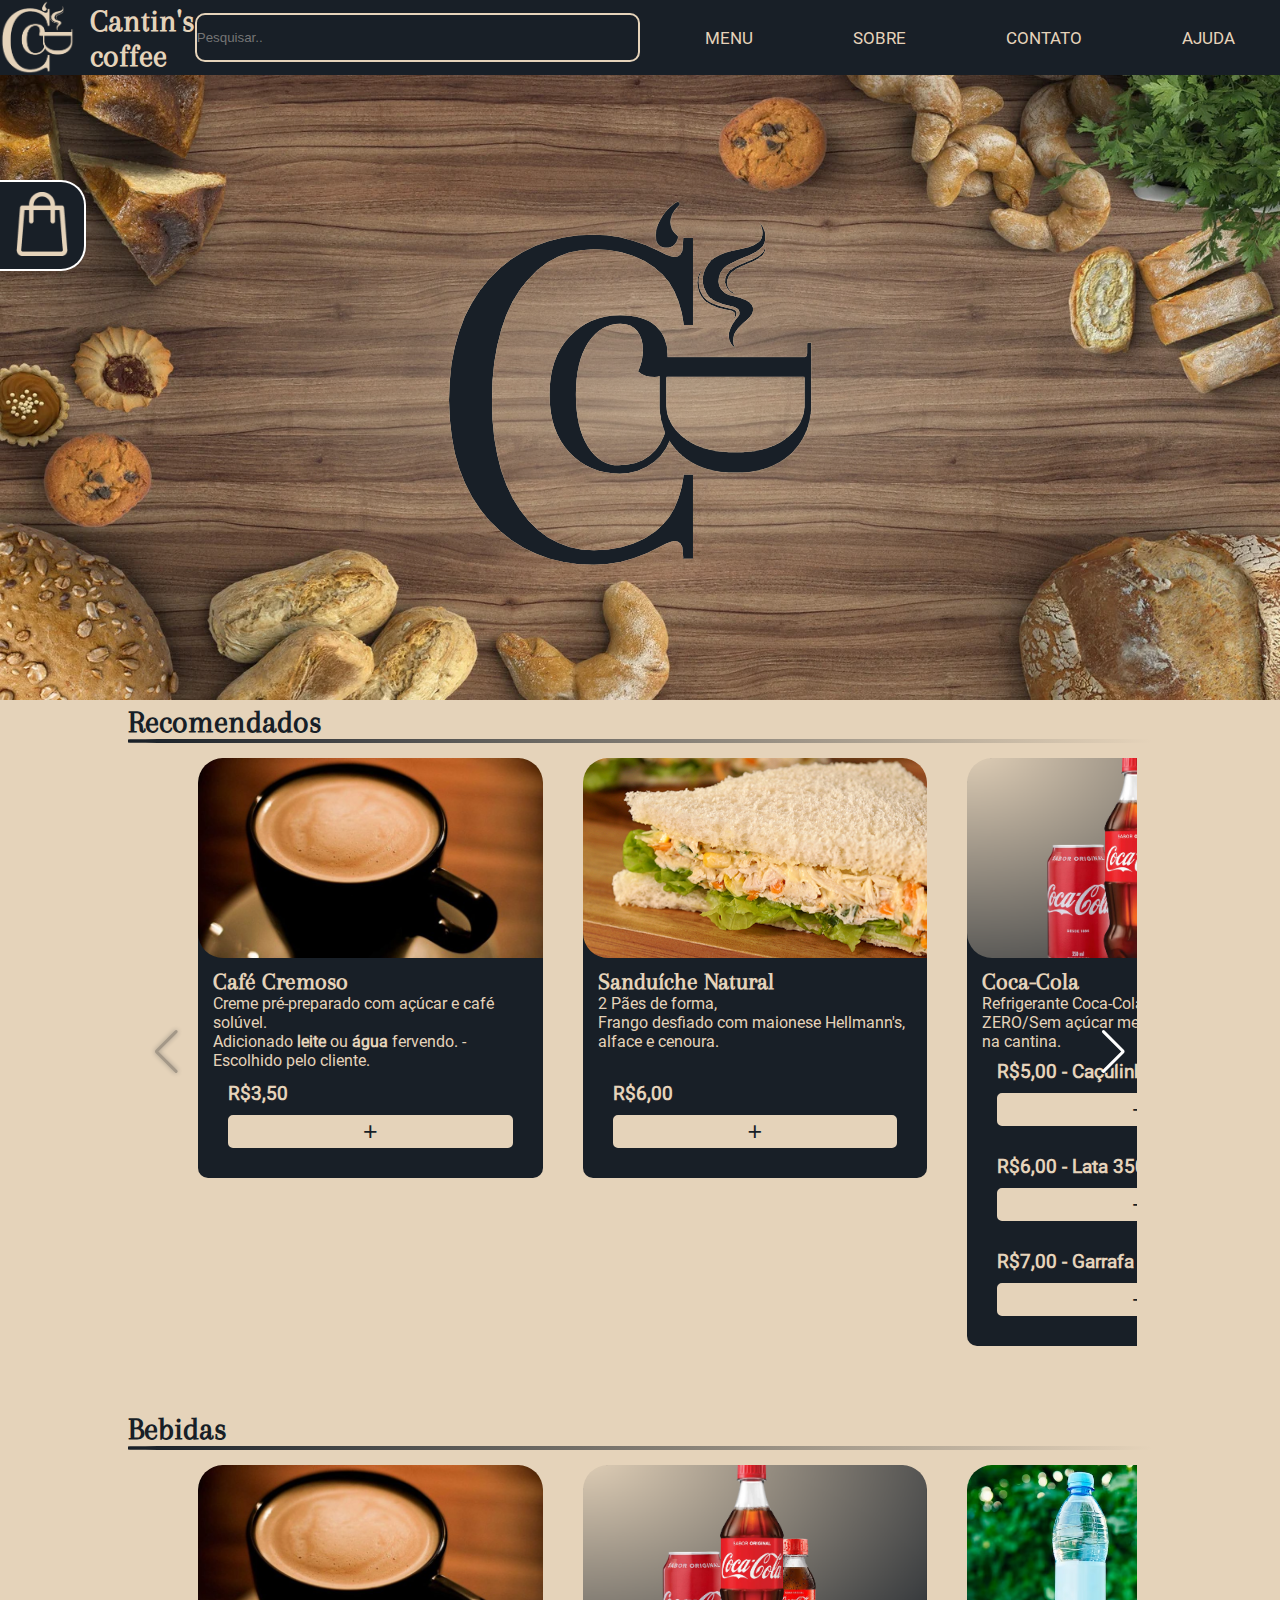
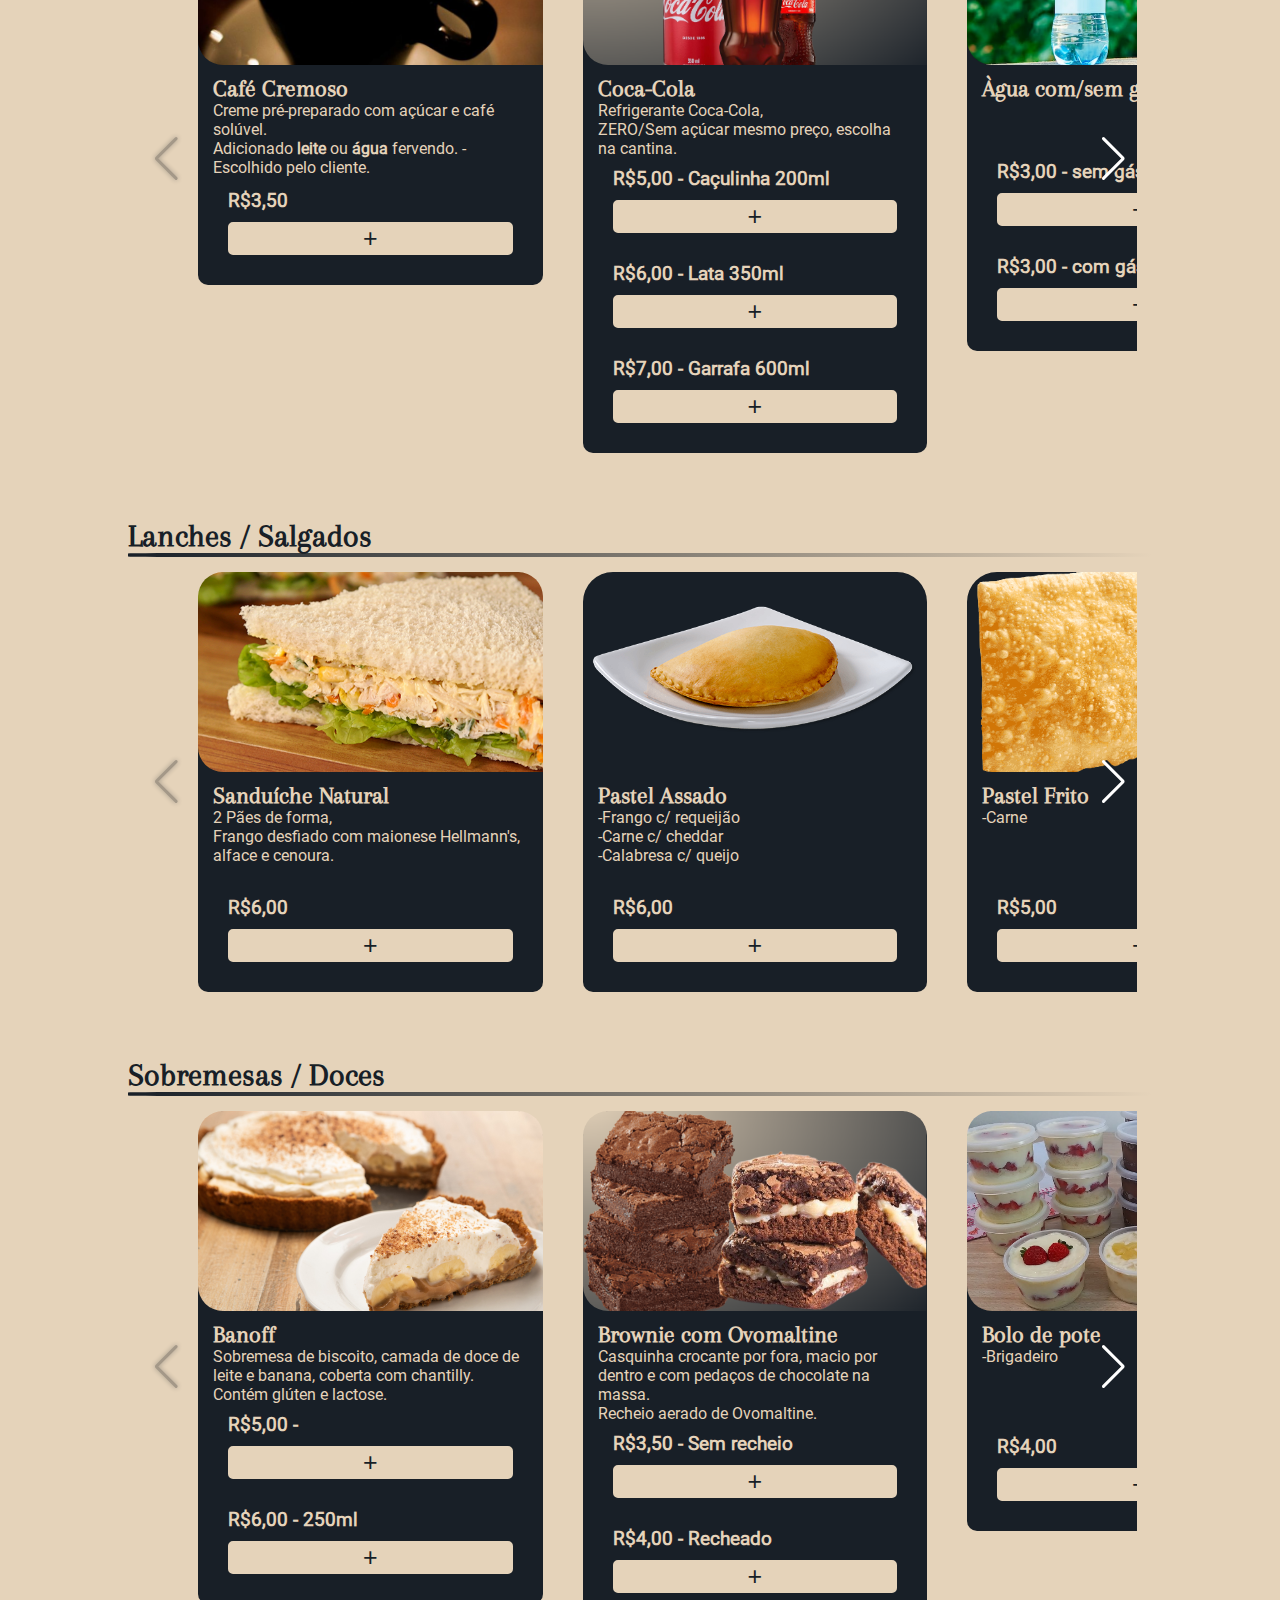
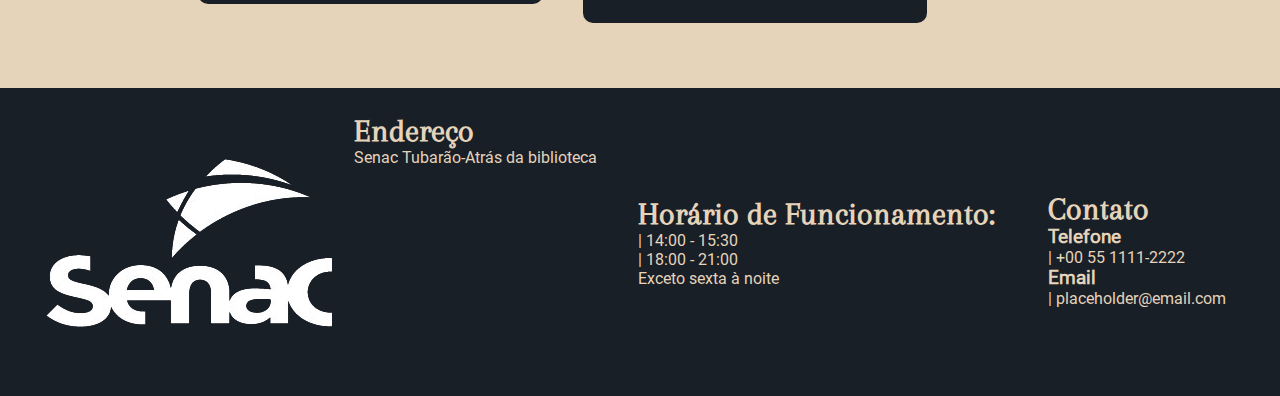
==== commit 933f4df5: "relações concertadas" ====
--- a/cantinscoffee/src/main/resources/templates/index.html
+++ b/cantinscoffee/src/main/resources/templates/index.html
@@ -4,8 +4,8 @@
     <meta charset="UTF-8">
     <meta name="viewport" content="width=device-width, initial-scale=1.0">
     
-    <link rel="stylesheet" href="css/cdn.jsdelivr.net_npm_swiper@10.3.1_swiper-bundle.min.css">
-    <link rel="stylesheet" href="css/style.css">
+    <link rel="stylesheet" href="../static/css/cdn.jsdelivr.net_npm_swiper@10.3.1_swiper-bundle.min.css">
+    <link rel="stylesheet" href="../static/css/style.css">
     <link href='https://unpkg.com/boxicons@2.1.4/css/boxicons.min.css' rel='stylesheet'>
     
     <title>Cantin's Coffee</title>
@@ -14,7 +14,7 @@
     <div class="pop-up">
         <div class="sacola unblur">
             <button id="sacola" onclick="sacolaShow()" class="icone-sacola">
-                <img src="images/sacola.png" alt="Sacola" title="Sacola">
+                <img src="../static/images/sacola.png" alt="Sacola" title="Sacola">
             </button>
         </div>
         <div class="pop-carrinho unblur">
@@ -56,7 +56,7 @@
         <header>
             <h1 class="logo">
                 <a href="#">
-                    <img src="images/Logo.PNG" alt="Cantin's coffee">
+                    <img src="../static/images/Logo.PNG" alt="Cantin's coffee">
                     <span>Cantin's coffee</span>
                 </a>
             </h1>
@@ -71,7 +71,7 @@
             </menu>
             <div class="mobile-menu-icon">
                 <button id="menu-button" onclick="menuShow()">
-                    <img class="icon" src="images/menu-icone.png" alt="Menu">
+                    <img class="icon" src="../static/images/menu-icone.png" alt="Menu">
                 </button>
             </div>
         </header>
@@ -86,9 +86,9 @@
             </menu>
             <article id="banner" class="banner">
                 <div class="logo-banner">
-                    <img src="images/Logo2-removebg.png" alt="Cantin's coffee" class="logo">
+                    <img src="../static/images/Logo2-removebg.png" alt="Cantin's coffee" class="logo">
                 </div>
-                <img src="images/s2.jpg" alt="Cafeteria" class="background">
+                <img src="../static/images/s2.jpg" alt="Cafeteria" class="background">
             </article>
             <article id="menu" class="menu">
                 <section id="recomendados" class="cardapio">
@@ -103,7 +103,7 @@
                                             <span class="overlay"></span>
                                             
                                             <div class="card-image">
-                                                <img src="images/cafe-cremoso.jpg" alt="cafe_cremoso" class="card-img">
+                                                <img src="../static/images/cafe-cremoso.jpg" alt="cafe_cremoso" class="card-img">
                                             </div>
                                         </div>
                                         <div class="card-content">
@@ -124,7 +124,7 @@
                                             <span class="overlay"></span>
                                             
                                             <div class="card-image">
-                                                <img src="images/sanduiche-natural.jpg" alt="sanduiche_natural" class="card-img">
+                                                <img src="../static/images/sanduiche-natural.jpg" alt="sanduiche_natural" class="card-img">
                                             </div>
                                         </div>
                                         <div class="card-content">
@@ -145,7 +145,7 @@
                                             <span class="overlay"></span>
                                             
                                             <div class="card-image">
-                                                <img src="images/coca-cola.PNG" alt="coca_cola" class="card-img">
+                                                <img src="../static/images/coca-cola.PNG" alt="coca_cola" class="card-img">
                                             </div>
                                         </div>
                                         <div class="card-content">
@@ -174,7 +174,7 @@
                                             <span class="overlay"></span>
                                             
                                             <div class="card-image">
-                                                <img src="images/banoff.jpg" alt="banoff" class="card-img">
+                                                <img src="../static/images/banoff.jpg" alt="banoff" class="card-img">
                                             </div>
                                         </div>
                                         <div class="card-content">
@@ -199,7 +199,7 @@
                                             <span class="overlay"></span>
                                             
                                             <div class="card-image">
-                                                <img src="images/brownie.PNG" alt="Brownie_com/sem_recheio" class="card-img">
+                                                <img src="../static/images/brownie.PNG" alt="Brownie_com/sem_recheio" class="card-img">
                                             </div>
                                         </div>
                                         <div class="card-content">
@@ -224,7 +224,7 @@
                                             <span class="overlay"></span>
                                             
                                             <div class="card-image">
-                                                <img src="images/pastel-assado.png" alt="pastel_assado" class="card-img">
+                                                <img src="../static/images/pastel-assado.png" alt="pastel_assado" class="card-img">
                                             </div>
                                         </div>
                                         <div class="card-content">
@@ -245,7 +245,7 @@
                                             <span class="overlay"></span>
                                             
                                             <div class="card-image">
-                                                <img src="images/cupcake.jpg" alt="cupcake" class="card-img">
+                                                <img src="../static/images/cupcake.jpg" alt="cupcake" class="card-img">
                                             </div>
                                         </div>
                                         <div class="card-content">
@@ -266,7 +266,7 @@
                                             <span class="overlay"></span>
                                             
                                             <div class="card-image">
-                                                <img src="images/torta-fria.jpg" alt="torta_fria" class="card-img">
+                                                <img src="../static/images/torta-fria.jpg" alt="torta_fria" class="card-img">
                                             </div>
                                         </div>
                                         <div class="card-content">
@@ -287,7 +287,7 @@
                                             <span class="overlay"></span>
                                             
                                             <div class="card-image">
-                                                <img src="images/bolo-pote.jpg" alt="bolo_de_pote" class="card-img">
+                                                <img src="../static/images/bolo-pote.jpg" alt="bolo_de_pote" class="card-img">
                                             </div>
                                         </div>
                                         <div class="card-content">
@@ -308,7 +308,7 @@
                                             <span class="overlay"></span>
                                             
                                             <div class="card-image">
-                                                <img src="images/snickers.png" alt="snickers" class="card-img">
+                                                <img src="../static/images/snickers.png" alt="snickers" class="card-img">
                                             </div>
                                         </div>
                                         <div class="card-content">
@@ -343,7 +343,7 @@
                                             <span class="overlay"></span>
                                             
                                             <div class="card-image">
-                                                <img src="images/cafe-cremoso.jpg" alt="cafe_cremoso" class="card-img">
+                                                <img src="../static/images/cafe-cremoso.jpg" alt="cafe_cremoso" class="card-img">
                                             </div>
                                         </div>
                                         <div class="card-content">
@@ -364,7 +364,7 @@
                                             <span class="overlay"></span>
                                             
                                             <div class="card-image">
-                                                <img src="images/coca-cola.PNG" alt="coca_cola" class="card-img">
+                                                <img src="../static/images/coca-cola.PNG" alt="coca_cola" class="card-img">
                                             </div>
                                         </div>
                                         <div class="card-content">
@@ -393,7 +393,7 @@
                                             <span class="overlay"></span>
                                             
                                             <div class="card-image">
-                                                <img src="images/agua.png" alt="agua" class="card-img">
+                                                <img src="../static/images/agua.png" alt="agua" class="card-img">
                                             </div>
                                         </div>
                                         <div class="card-content">
@@ -418,7 +418,7 @@
                                             <span class="overlay"></span>
                                             
                                             <div class="card-image">
-                                                <img src="images/redbull.jpg" alt="redbull_energy_drink" class="card-img">
+                                                <img src="../static/images/redbull.jpg" alt="redbull_energy_drink" class="card-img">
                                             </div>
                                         </div>
                                         <div class="card-content">
@@ -439,7 +439,7 @@
                                             <span class="overlay"></span>
                                             
                                             <div class="card-image">
-                                                <img src="images/baly.jpg" alt="baly_energy_drink" class="card-img">
+                                                <img src="../static/images/baly.jpg" alt="baly_energy_drink" class="card-img">
                                             </div>
                                         </div>
                                         <div class="card-content">
@@ -460,7 +460,7 @@
                                             <span class="overlay"></span>
                                             
                                             <div class="card-image">
-                                                <img src="images/guarana.jpg" alt="guarana_antartica" class="card-img">
+                                                <img src="../static/images/guarana.jpg" alt="guarana_antartica" class="card-img">
                                             </div>
                                         </div>
                                         <div class="card-content">
@@ -489,7 +489,7 @@
                                             <span class="overlay"></span>
                                             
                                             <div class="card-image">
-                                                <img src="images/pepsi.JPG" alt="pepsi" class="card-img">
+                                                <img src="../static/images/pepsi.JPG" alt="pepsi" class="card-img">
                                             </div>
                                         </div>
                                         <div class="card-content">
@@ -518,7 +518,7 @@
                                             <span class="overlay"></span>
                                             
                                             <div class="card-image">
-                                                <img src="images/fanta.JPG" alt="fanta" class="card-img">
+                                                <img src="../static/images/fanta.JPG" alt="fanta" class="card-img">
                                             </div>
                                         </div>
                                         <div class="card-content">
@@ -561,7 +561,7 @@
                                             <span class="overlay"></span>
                                             
                                             <div class="card-image">
-                                                <img src="images/sanduiche-natural.jpg" alt="sanduiche_natural" class="card-img">
+                                                <img src="../static/images/sanduiche-natural.jpg" alt="sanduiche_natural" class="card-img">
                                             </div>
                                         </div>
                                         <div class="card-content">
@@ -582,7 +582,7 @@
                                             <span class="overlay"></span>
                                             
                                             <div class="card-image">
-                                                <img src="images/pastel-assado.png" alt="pastel_assado" class="card-img">
+                                                <img src="../static/images/pastel-assado.png" alt="pastel_assado" class="card-img">
                                             </div>
                                         </div>
                                         <div class="card-content">
@@ -603,7 +603,7 @@
                                             <span class="overlay"></span>
                                             
                                             <div class="card-image">
-                                                <img src="images/pastel-frito.png" alt="pastel_frito" class="card-img">
+                                                <img src="../static/images/pastel-frito.png" alt="pastel_frito" class="card-img">
                                             </div>
                                         </div>
                                         <div class="card-content">
@@ -624,7 +624,7 @@
                                             <span class="overlay"></span>
                                             
                                             <div class="card-image">
-                                                <img src="images/torta-fria.jpg" alt="torta_fria" class="card-img">
+                                                <img src="../static/images/torta-fria.jpg" alt="torta_fria" class="card-img">
                                             </div>
                                         </div>
                                         <div class="card-content">
@@ -645,7 +645,7 @@
                                             <span class="overlay"></span>
                                             
                                             <div class="card-image">
-                                                <img src="images/empadao.jpg" alt="empadao" class="card-img">
+                                                <img src="../static/images/empadao.jpg" alt="empadao" class="card-img">
                                             </div>
                                         </div>
                                         <div class="card-content">
@@ -680,7 +680,7 @@
                                             <span class="overlay"></span>
                                             
                                             <div class="card-image">
-                                                <img src="images/banoff.jpg" alt="banoff" class="card-img">
+                                                <img src="../static/images/banoff.jpg" alt="banoff" class="card-img">
                                             </div>
                                         </div>
                                         <div class="card-content">
@@ -705,7 +705,7 @@
                                             <span class="overlay"></span>
                                             
                                             <div class="card-image">
-                                                <img src="images/brownie.PNG" alt="Brownie_com/sem_recheio" class="card-img">
+                                                <img src="../static/images/brownie.PNG" alt="Brownie_com/sem_recheio" class="card-img">
                                             </div>
                                         </div>
                                         <div class="card-content">
@@ -730,7 +730,7 @@
                                             <span class="overlay"></span>
                                             
                                             <div class="card-image">
-                                                <img src="images/bolo-pote.jpg" alt="bolo_de_pote" class="card-img">
+                                                <img src="../static/images/bolo-pote.jpg" alt="bolo_de_pote" class="card-img">
                                             </div>
                                         </div>
                                         <div class="card-content">
@@ -751,7 +751,7 @@
                                             <span class="overlay"></span>
                                             
                                             <div class="card-image">
-                                                <img src="images/cupcake.jpg" alt="cupcake" class="card-img">
+                                                <img src="../static/images/cupcake.jpg" alt="cupcake" class="card-img">
                                             </div>
                                         </div>
                                         <div class="card-content">
@@ -772,7 +772,7 @@
                                             <span class="overlay"></span>
                                             
                                             <div class="card-image">
-                                                <img src="images/trento.jpg" alt="trento" class="card-img">
+                                                <img src="../static/images/trento.jpg" alt="trento" class="card-img">
                                             </div>
                                         </div>
                                         <div class="card-content">
@@ -793,7 +793,7 @@
                                             <span class="overlay"></span>
                                             
                                             <div class="card-image">
-                                                <img src="images/kitkat.png" alt="kitkat" class="card-img">
+                                                <img src="../static/images/kitkat.png" alt="kitkat" class="card-img">
                                             </div>
                                         </div>
                                         <div class="card-content">
@@ -814,7 +814,7 @@
                                             <span class="overlay"></span>
                                             
                                             <div class="card-image">
-                                                <img src="images/snickers.png" alt="snickers" class="card-img">
+                                                <img src="../static/images/snickers.png" alt="snickers" class="card-img">
                                             </div>
                                         </div>
                                         <div class="card-content">
@@ -841,7 +841,7 @@
         </main>
         <footer>
             <article id="sobre" class="sobre">
-                <img src="images/senac.png" alt="Senac Tubarão">
+                <img src="../static/images/senac.png" alt="Senac Tubarão">
                 <div class="mapa">
                     <h1>Endereço</h1>
                     <p>Senac Tubarão-Atrás da biblioteca</p>
@@ -862,6 +862,6 @@
         </footer>
     </div>
 </body>
-<script src="js/cdn.jsdelivr.net_npm_swiper@10.3.1_swiper-bundle.min.js"></script>
-<script src="js/script.js"></script>
+<script src="../static/js/cdn.jsdelivr.net_npm_swiper@10.3.1_swiper-bundle.min.js"></script>
+<script src="../static/js/script.js"></script>
 </html>--- a/cantinscoffee/src/main/resources/static/css/style.css
+++ b/cantinscoffee/src/main/resources/static/css/style.css
@@ -0,0 +1,614 @@
+@font-face {
+    font-family: 'Arapey';
+    src: url(../fonts/Arapey/Arapey-Regular.ttf);
+}
+@font-face {
+    font-family: 'Roboto';
+    src: url(../fonts/Roboto/Roboto-Regular.ttf);
+}
+:root{ 
+    --cor-primaria: #181f27;
+    --cor-secundaria: #e5d3ba;
+    --cor-fundo: #2b2b2b; 
+}
+*{
+    margin: 0;
+    padding: 0;
+    box-sizing: border-box;
+}
+body{
+    background-color: #e5d3ba;
+    color: #181f27;
+    font-family: 'Roboto';
+    overflow-x: hidden;
+    min-width: 735px;
+    max-width: 100vw;
+}
+h1{
+    font-size: xx-large;
+}
+h2{
+    font-size:x-large;
+}
+h1, h2{
+    font-family: 'Arapey';
+    font-weight: bolder;
+}
+h3, h4, h5, h6{
+    font-family: 'Roboto';
+    font-weight: bolder;
+}
+p{
+    font-family: 'Roboto';
+    font-weight: 500;
+}
+hr{
+    width: 100%;
+    padding: 2px;
+    background: linear-gradient(to right, #181f27, #e5d3ba);
+    border: 1px transparent;
+    border-radius: 10%;
+}
+
+#bg.blur{
+    filter: blur(3px);
+    pointer-events: none;
+    user-select: none;
+}
+.unblur{
+    filter: none !important;
+}
+
+/*CABEÇALHO*/
+header{
+    background-color: #181f27;
+    color: #e5d3ba;
+    position: sticky;
+    top: 0;
+    display: flex;
+    flex-direction: row;
+    justify-content: space-between;
+    align-items: center;
+    height: 75px;
+    z-index: 3;
+}
+header .logo a{
+    display: flex;
+    align-items: center;
+    justify-content: space-between;
+    font-family: 'Arapey';
+}
+header .logo img{
+    height: 75px;
+    width: auto;
+    padding-right: 15px;
+}
+.barra-pesquisa{
+    background-color: transparent;
+    border: solid 2px #e5d3ba;
+    color: #e5d3ba;
+    height: 65%;
+    width: 50%;
+    padding: 20px 0;
+    border-radius: 10px;
+}
+header menu{
+    width: 50%;
+}
+header ul{
+    display: flex;
+    list-style: none;
+    justify-content: space-around;
+    padding: 15px;
+}
+header ul li{
+    height: 100%;
+}
+header a{
+    color: #e5d3ba;
+    text-decoration: none;
+}
+header menu a{
+    font-size: 17px;
+    padding: 30px 50px;
+    background-image: linear-gradient(#e5d3ba ,#e5d3ba);
+    background-size: 100% 0;
+    background-repeat: no-repeat;
+    transition: .4s;
+}
+header menu a:hover{
+    background-size: 100% 100%;
+    color: #181f27;
+}
+
+.nav-list{
+    display: flex;
+    align-items: center;
+    list-style: none;
+    background-color: #181f27;
+    color: #e5d3ba;
+}
+.nav-link{
+    text-decoration: none;
+    color: #e5d3ba;
+}
+.mobile-menu-icon{
+    display: none;
+}
+.mobile-menu {
+    display: none;
+}
+@media screen and (max-width: 1250px){
+    .mobile-menu.open {
+        display: block;
+        position: sticky;
+        top: 75px;
+        z-index: 5;
+        background-color: #181f27;
+        color: #e5d3ba;
+    }
+    header menu{
+        display: none;
+    }
+    .mobile-menu-icon{
+        display: block;
+    }
+    .mobile-menu-icon .icon{
+        position: relative;
+        top: 2px;
+        width: auto;
+        height: 75px;
+    }
+    .mobile-menu-icon .icon:hover{
+        box-shadow: 0 2px #e5d3ba;
+    }
+    .mobile-menu-icon button{
+        background-color: transparent;
+        border: none;
+        cursor: pointer;
+    }
+
+    .mobile-menu ul{
+        display: flex;
+        flex-direction: column;
+        text-align: center;
+        padding-bottom: 3rem;
+        border-top: 1px solid #e5d3ba;
+    }
+    .nav-item{
+        display: block;
+        justify-content: space-around;
+        height: 0;
+        width: 100%;
+        padding: 2rem 0;
+    }
+    .nav-link{
+        display: list-item;
+        position: relative;
+        padding: 1.5rem 0;
+    }
+    .nav-link:hover{
+        background-color: #e5d3ba;
+        color: #181f27;
+    }
+    footer{
+        flex-direction: column !important;
+        justify-content: space-evenly !important;
+        align-items: start !important;
+        width: 100%;
+        padding: 50px;
+    }
+}
+/*CORPO*/
+.banner{
+    display: block;
+    position: relative;
+    width: 100%;
+    pointer-events: none;
+    user-select: none;
+}
+.banner .background{
+    object-fit:cover;
+    object-position: 50% 100%;
+    width: 100%;
+    height: 625px;
+}
+.logo-banner{
+    display: flex;
+    position: absolute;
+    justify-content: center;
+    align-items: center;
+    z-index: 2;
+    width: 100%;
+    height: 625px;
+    background: radial-gradient(#e5d3ba80, transparent, transparent);
+}
+.logo-banner .logo{
+    position: absolute;
+}
+
+/*SACOLA / CARRINHO*/
+.pop-ajuda{
+    display: none;
+}
+.pop-ajuda.open{
+    display: flex;
+    justify-content: center;
+    align-items: center;
+    position: fixed;
+    z-index: 3;
+    height: 100%;
+    width: 100%;
+}
+.ajuda{
+    display: flex;
+    flex-direction: column;
+    overflow: auto;
+    max-height: 70%;
+    width: 450px;
+    padding: 35px;
+    background: #181f27;
+    color: #e5d3ba;
+    border-radius: 10px;
+}
+.sacola{
+    position: fixed;
+    top: 20%;
+    z-index: 5;
+    width: fit-content;
+}
+.icone-sacola{
+    padding: 10px;
+    background-color: #181f27;
+    border: 2px solid #fff;
+    border-left: none;
+    border-radius: 0 25px 25px 0;
+}
+.icone-sacola:hover{
+    box-shadow: 2px 2px 10px #181f27;
+}
+.icone-sacola img{
+    height: auto;
+    width: 5vw;
+    cursor: pointer;
+    user-select: none;
+    -webkit-user-drag: none;
+}
+
+.pop-carrinho{
+    display: none;
+}
+.pop-carrinho.open{
+    display: flex;
+    justify-content: center;
+    align-items: center;
+    position: fixed;
+    z-index: 4;
+    height: 100%;
+    width: 100%;
+}
+.carrinho{
+    display: flex;
+    flex-direction: column;
+    max-height: 70%;
+    width: 450px;
+    padding: 35px;
+    background: #181f27;
+    color: #e5d3ba;
+    border-radius: 10px;
+}
+
+.pop-up .cabecalho-pop-up { 
+    display: flex;
+    flex-direction: row;
+}
+
+.pop-ajuda .fechar-pop-up{
+    position: absolute;
+}
+.pop-up .fechar-pop-up{
+   cursor: pointer;
+   width: 40px;
+   height: 40px;
+   font-size: 2rem;
+   line-height: 50%;
+   color: var(--cor-secundaria);
+   background: var(--cor-fundo);
+   border: 2px solid #fff;
+   border-radius: 8px 25px 25px 8px;
+}
+
+.pop-up .fechar-pop-up:hover{
+    color: var(--cor-primaria);
+    background: var(--cor-secundaria);
+    border-color: var(--cor-primaria);
+}
+
+.pop-up .cabecalho-pop-up h1{ 
+    margin: auto;
+    text-align: center;
+    color: var(--cor-secundaria);
+}
+.input-cliente{
+    background-color: transparent;
+    border: solid 2px #e5d3ba;
+    color: #e5d3ba;
+    min-height: 30px;
+    width: 60%;
+    border-radius: 5px;
+    font-size: 20px;
+}
+
+.carrinho ul{
+    overflow-y: auto;
+    overflow-x: hidden;
+}
+
+.carrinho .carrinho-item{ 
+    display: flex;
+    position: relative; 
+    width: 90%;
+    margin: 30px;
+    height: 20vh;
+    border-radius: 30px 10px 10px 30px;
+    background-color: var(--cor-secundaria);
+    box-shadow: 0 4px 10px var(--cor-fundo);
+    user-select: none;
+}
+
+.carrinho .carrinho-item .imagem{ 
+    display: flex;
+    justify-content: flex-end;
+    align-items: center;
+    width: 65%;
+    pointer-events: none;
+}
+.carrinho .carrinho-item img{ 
+    object-fit: cover;
+    width: 100%;
+    height: 100%;
+    border-radius: 25px 0 0 25px;
+}
+.carrinho .carrinho-item .info{ 
+    width: 100%; 
+    height: 100%;
+    border: 14px solid transparent; 
+    border-right-width: 5px;
+    color: var(--cor-primaria);
+}
+
+.carrinho .carrinho-item .detalhes{ 
+    overflow-y: auto;
+    height: 70%;
+}
+
+.carrinho .carrinho-item .preco{ 
+    color: var(--cor-primaria);
+    bottom: 0;
+}
+.preco p{
+    position: absolute;
+    margin-top: 15px;
+    bottom: 6px;
+    background: #e5d3baac;
+}
+.carrinho .carrinho-item .contador{ 
+    position: absolute;
+    right: 15px;
+    bottom: 0;
+    margin-top: 15px;
+    text-align: center;
+}
+.carrinho .carrinho-item .contador .bx{ 
+    cursor: pointer;
+    width: 25px; 
+    height: 35px; 
+    font-size: 0.75rem;
+    font-weight: 700;
+    text-align: center;
+    line-height: 35px;
+    background: var(--cor-primaria);
+    color: #fff;
+    border: 2px solid var(--cor-primaria);
+    border-bottom: none;
+    border-radius: 8px 8px 0 0;
+}
+.carrinho .carrinho-item .contador .bx:hover{ 
+    color: var(--cor-primaria);
+    background: var(--cor-secundaria);
+}
+.carrinho .carrinho-item .contador .quantidade{ 
+    max-width: 25px;
+    margin: 0 6px; 
+    font: 700 1rem; 
+    text-align: center;
+    background: #e5d3baac;
+    color: var(--cor-primaria);
+}
+
+.carrinho .finalizar {
+    cursor: pointer;
+    width: 100%;
+    margin-top: 10px; 
+    padding: 15px 0; 
+    color: var(--cor-fundo);
+    background: var(--cor-secundaria);
+    border: 2px solid var(--cor-primaria);
+    border-radius: 8px;
+    transition: 0.3s;
+}
+
+.carrinho .finalizar:hover{ 
+    background: var(--cor-primaria);
+    color: var(--cor-secundaria);
+    border-color: var(--cor-secundaria);
+}
+/**/
+
+.menu{
+    display: flex;
+    flex-direction: column;
+    align-items: center;
+    justify-content: center;
+    width: 100%;
+}
+.cardapio{
+    width: 80%;
+    margin-bottom: 50px;
+}
+
+.carrossel{
+    min-height: min-content;
+    max-height: 1000px;
+    display: flex;
+    align-items: center;
+    justify-content: center;
+    padding: 15px;
+}
+@media (max-width: 760px) {
+    .swiper-button-next {
+      transform: rotate(90deg);
+    }
+    .swiper-button-prev {
+      transform: rotate(90deg);
+    }
+    .cardapio{
+        margin-bottom: 5px;
+        width: 70%;
+    }
+    .slide-content{
+        padding-right: 30px !important;
+        max-height: 890px !important;
+    }
+    .valores{
+        display: flex;
+    }
+}
+.swiper-navBtn{
+    color: #fff;
+    text-shadow: 3px 0 #181f27;
+    transition: .3s ease;
+}
+.swiper-navBtn:hover{
+    color: #e5d3ba;
+    text-shadow: 0px 0px 5px #181f27;
+    font-weight: 900;
+}
+.swiper-button-disabled{
+    color: #2b2b2b;
+    text-shadow: 0 0 5px #181f27;
+    font-weight: 100;
+    font-size: small;
+}
+
+.slide-container{
+    width: 100%;
+    height: 100%;
+}
+.slide-content{
+    margin: 0 40px;
+    padding-right: 200px;
+    min-height: min-content;
+    max-height: 1000px;
+}
+.card{
+    height: fit-content !important;
+    min-height: 420px;
+    max-height: 40%;
+    border-radius: 30px 30px 10px 10px;
+    margin: 0 15px;
+    background-color: #181f27;
+    color: #e5d3ba;
+}
+.card-content{
+    display: flex;
+    flex-direction: column;
+    padding: 10px 15px;
+    min-height: 220px;
+    justify-content: space-between;
+}
+.card-content h2, .card-content p, .card-content .add-button{
+    z-index: 2;
+}
+.image-content{
+    position: relative;
+    row-gap: 5px;
+}
+.card-image{
+    align-content: center;
+    position: relative;
+    height: 200px;
+    border-radius: 25px 25px 0 25px;
+}
+.card-image .card-img{
+    height: 100%;
+    width: 100%;
+    object-fit: cover;
+    border-radius: 25px 25px 0 25px;
+    user-select: none;
+}
+
+.nome{
+    color: #e5d3ba;
+}
+.descricao{
+    min-height: 50px;
+    color: #e5d3ba;
+}
+.valores{
+    
+    width: 100%;
+    bottom: 0;
+}
+.valor{
+    display: flex;
+    flex-direction: column;
+    padding: 10px 15px;
+    width: 100%;
+}
+.preco{
+    color: #e5d3ba;
+}
+.add-button{    
+    border: none;
+    font-size: 25px;
+    padding: 0 15px;
+    border-radius: 5px;
+    margin: 10px 0;
+    border: 2px solid #e5d3ba;
+    background-color: #e5d3ba;
+    color: #181f27;
+    transition: all .3s ease;
+    user-select: none;
+}
+.add-button:hover{
+    background-color: #181f27;
+    color: #e5d3ba;
+    cursor: pointer;
+}
+
+/*RODAPÉ*/
+footer{
+    display: flex;
+    flex-direction: row;
+    justify-content: space-evenly;
+    align-items: center;
+    background-color: #181f27;
+    color: #e5d3ba;
+}
+.sobre{
+    display: flex;
+    align-items: left;
+    justify-content: space-between;
+    padding: 25px 0;
+}
+.sobre img{
+    object-fit: scale-down;
+    padding: 25px 15px 25px 0;
+}
+.horario{
+    padding: 15px 15px 15px 0;
+}
+.faleconosco{
+    padding: 15px 15px 0 0;
+}